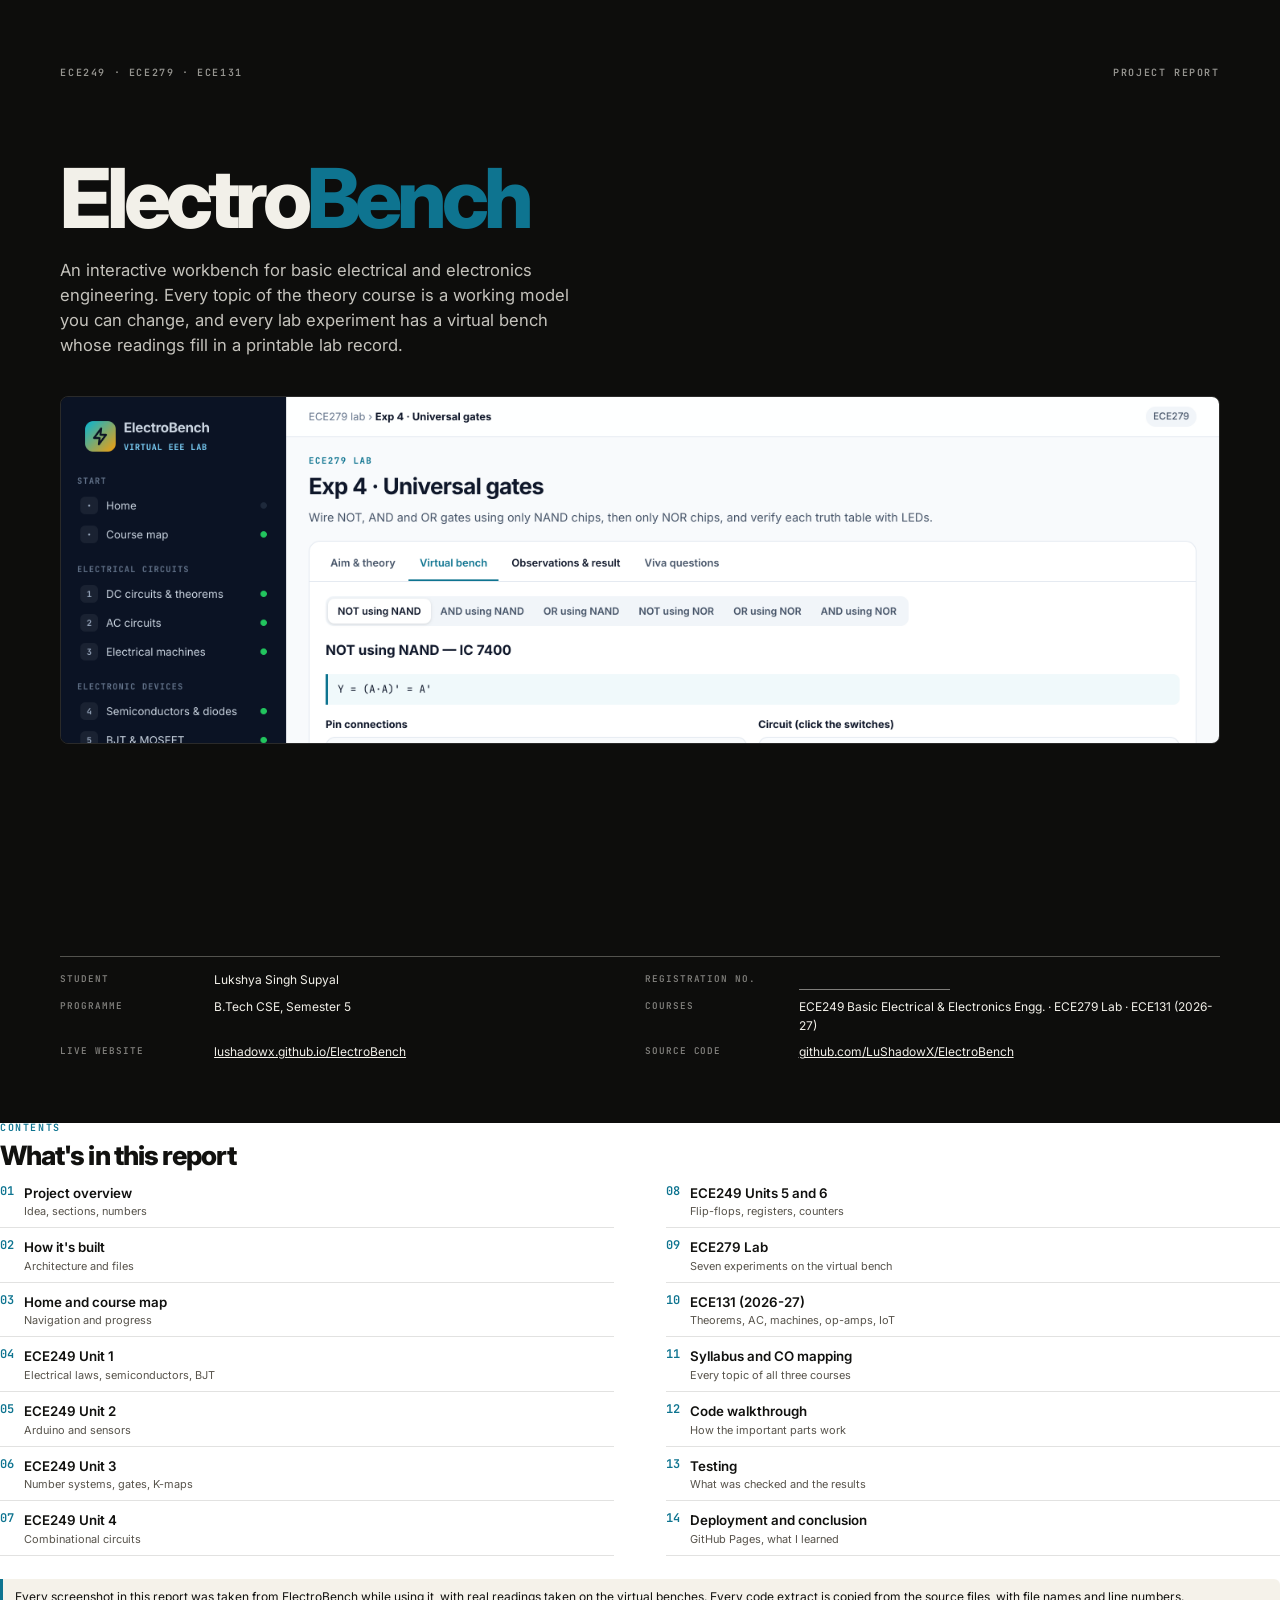
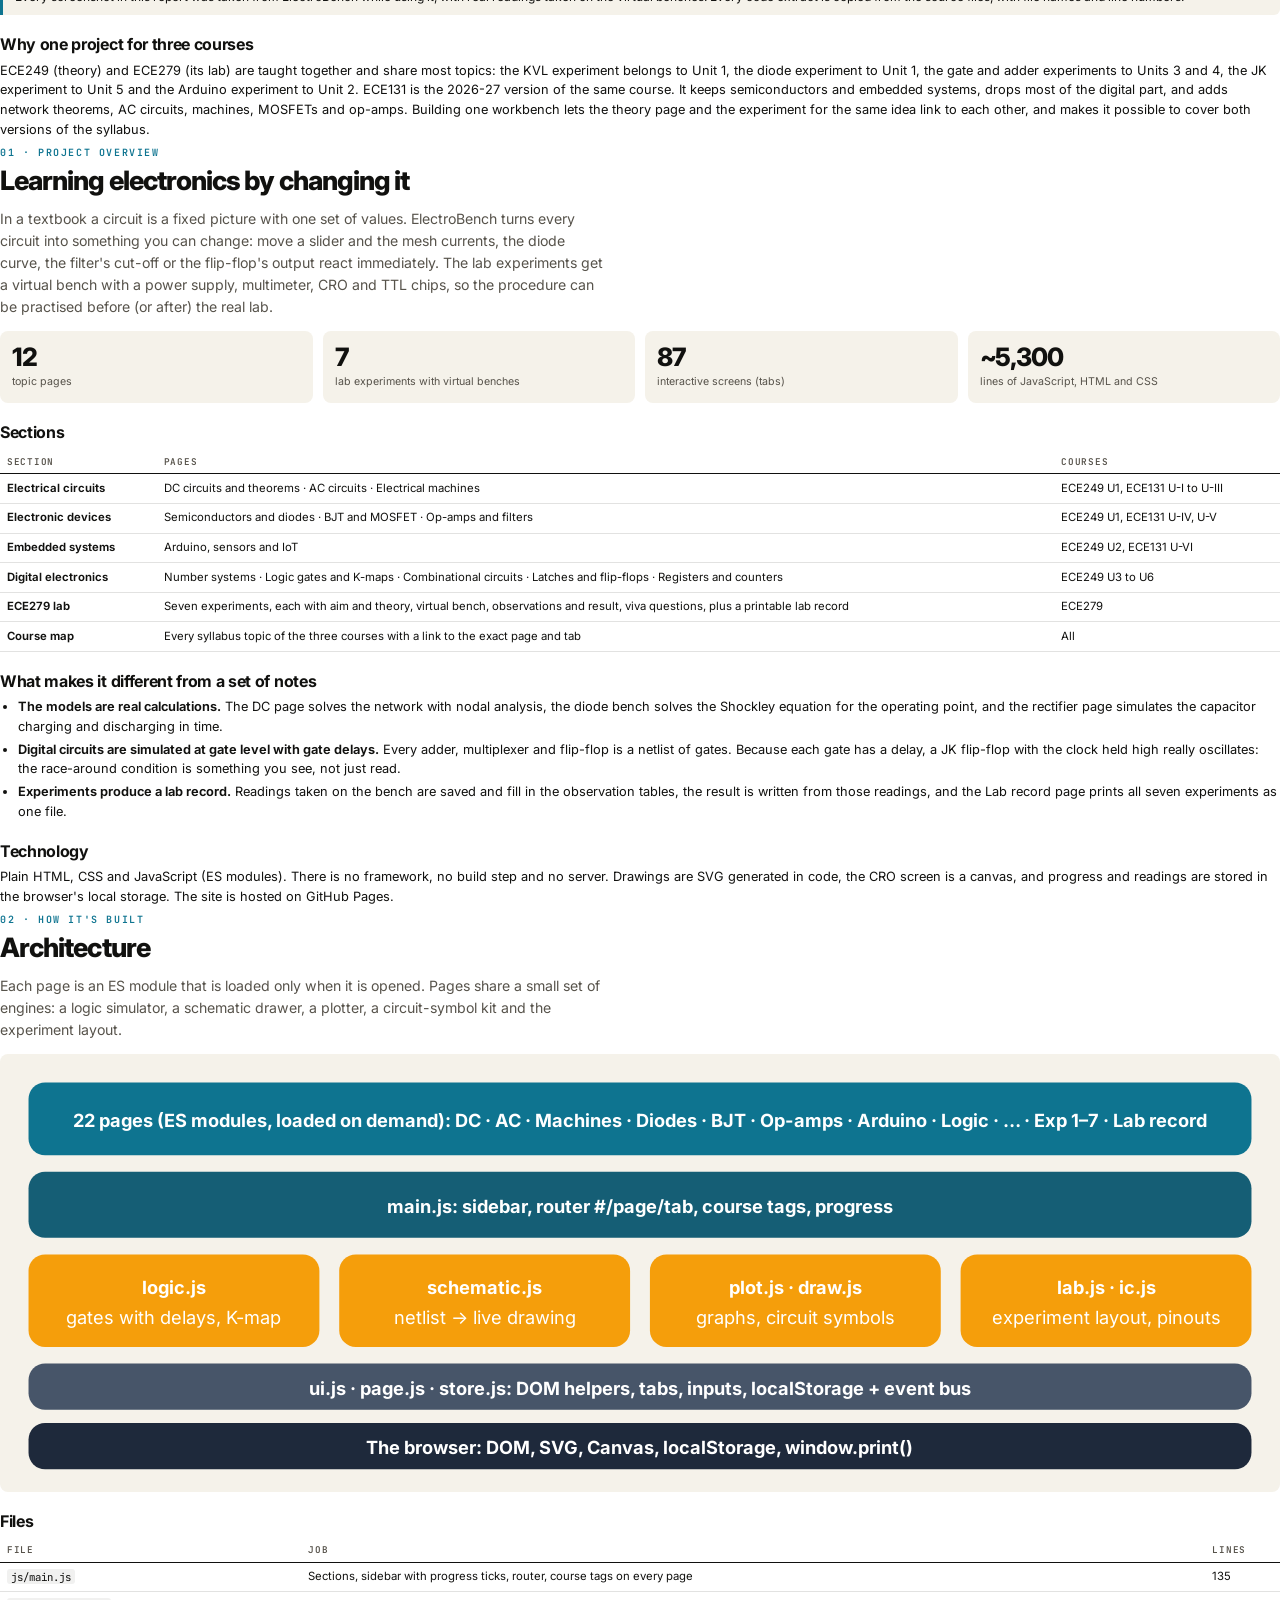
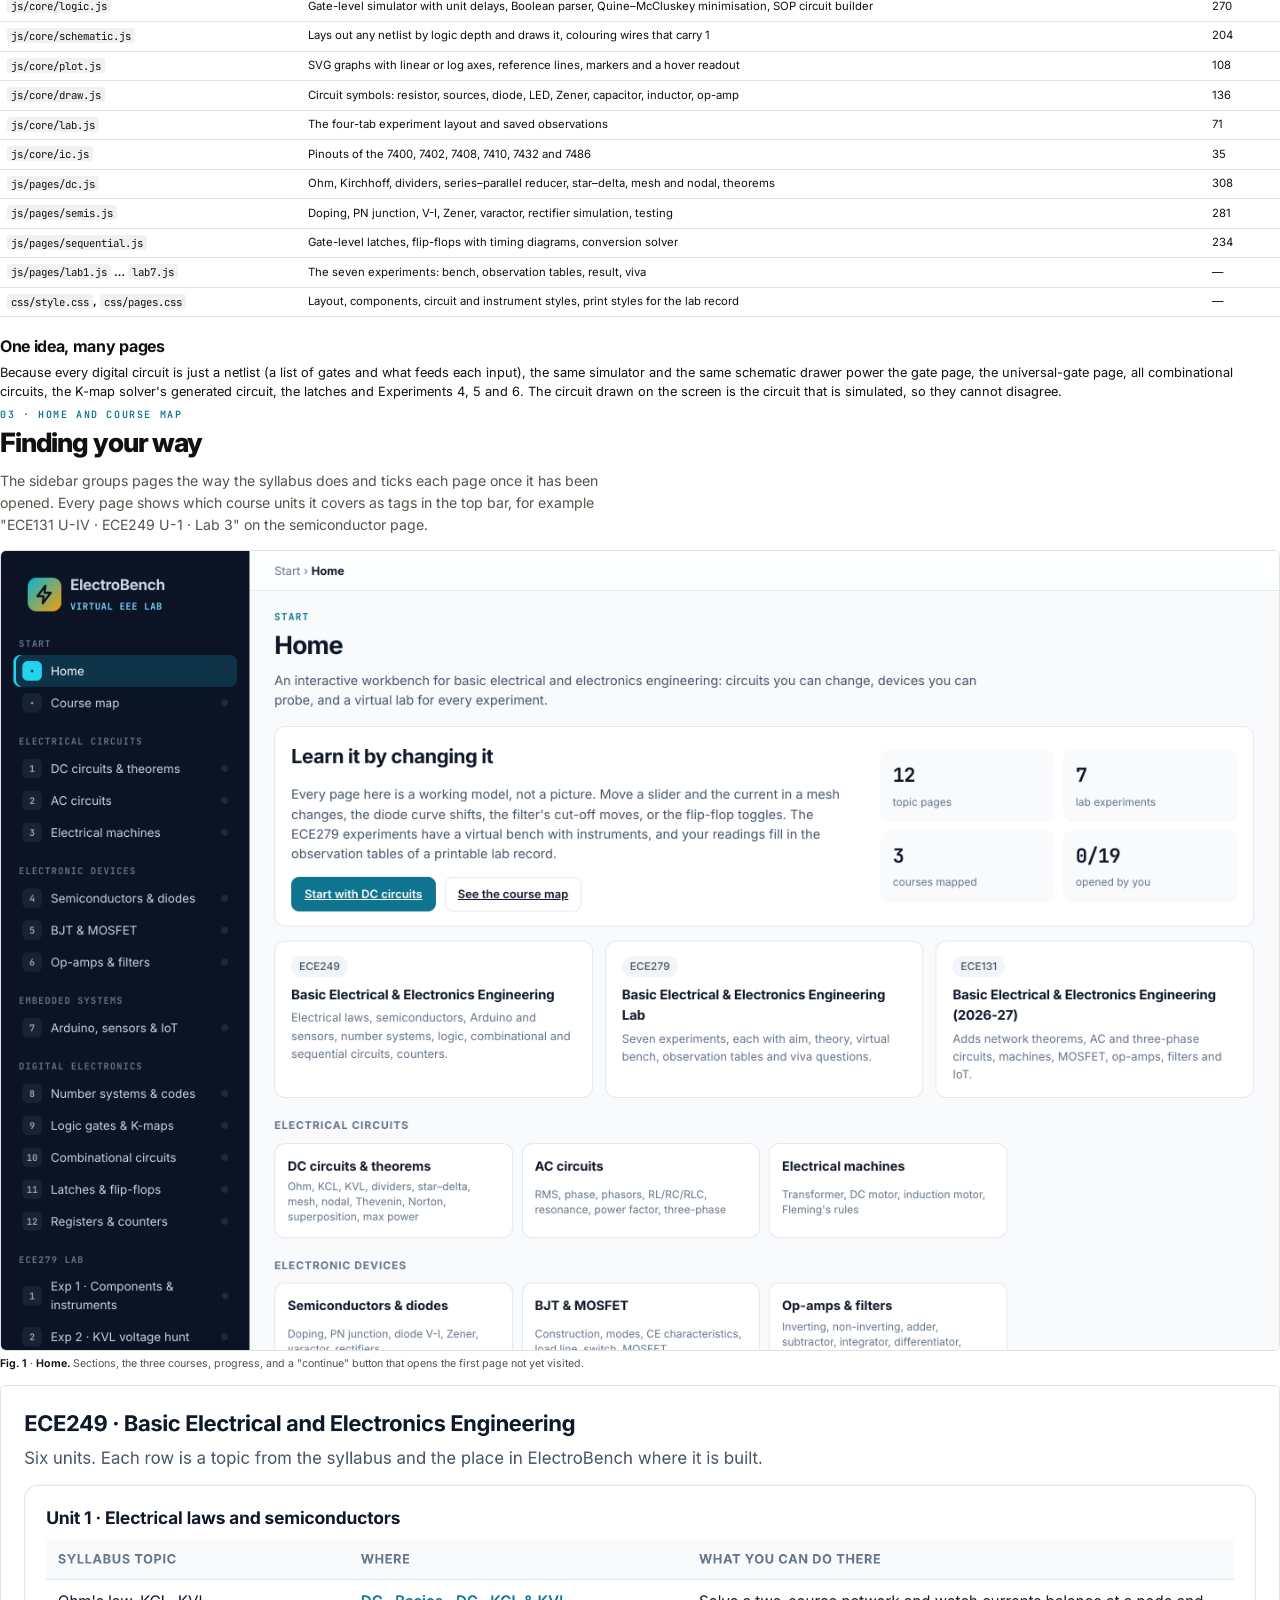
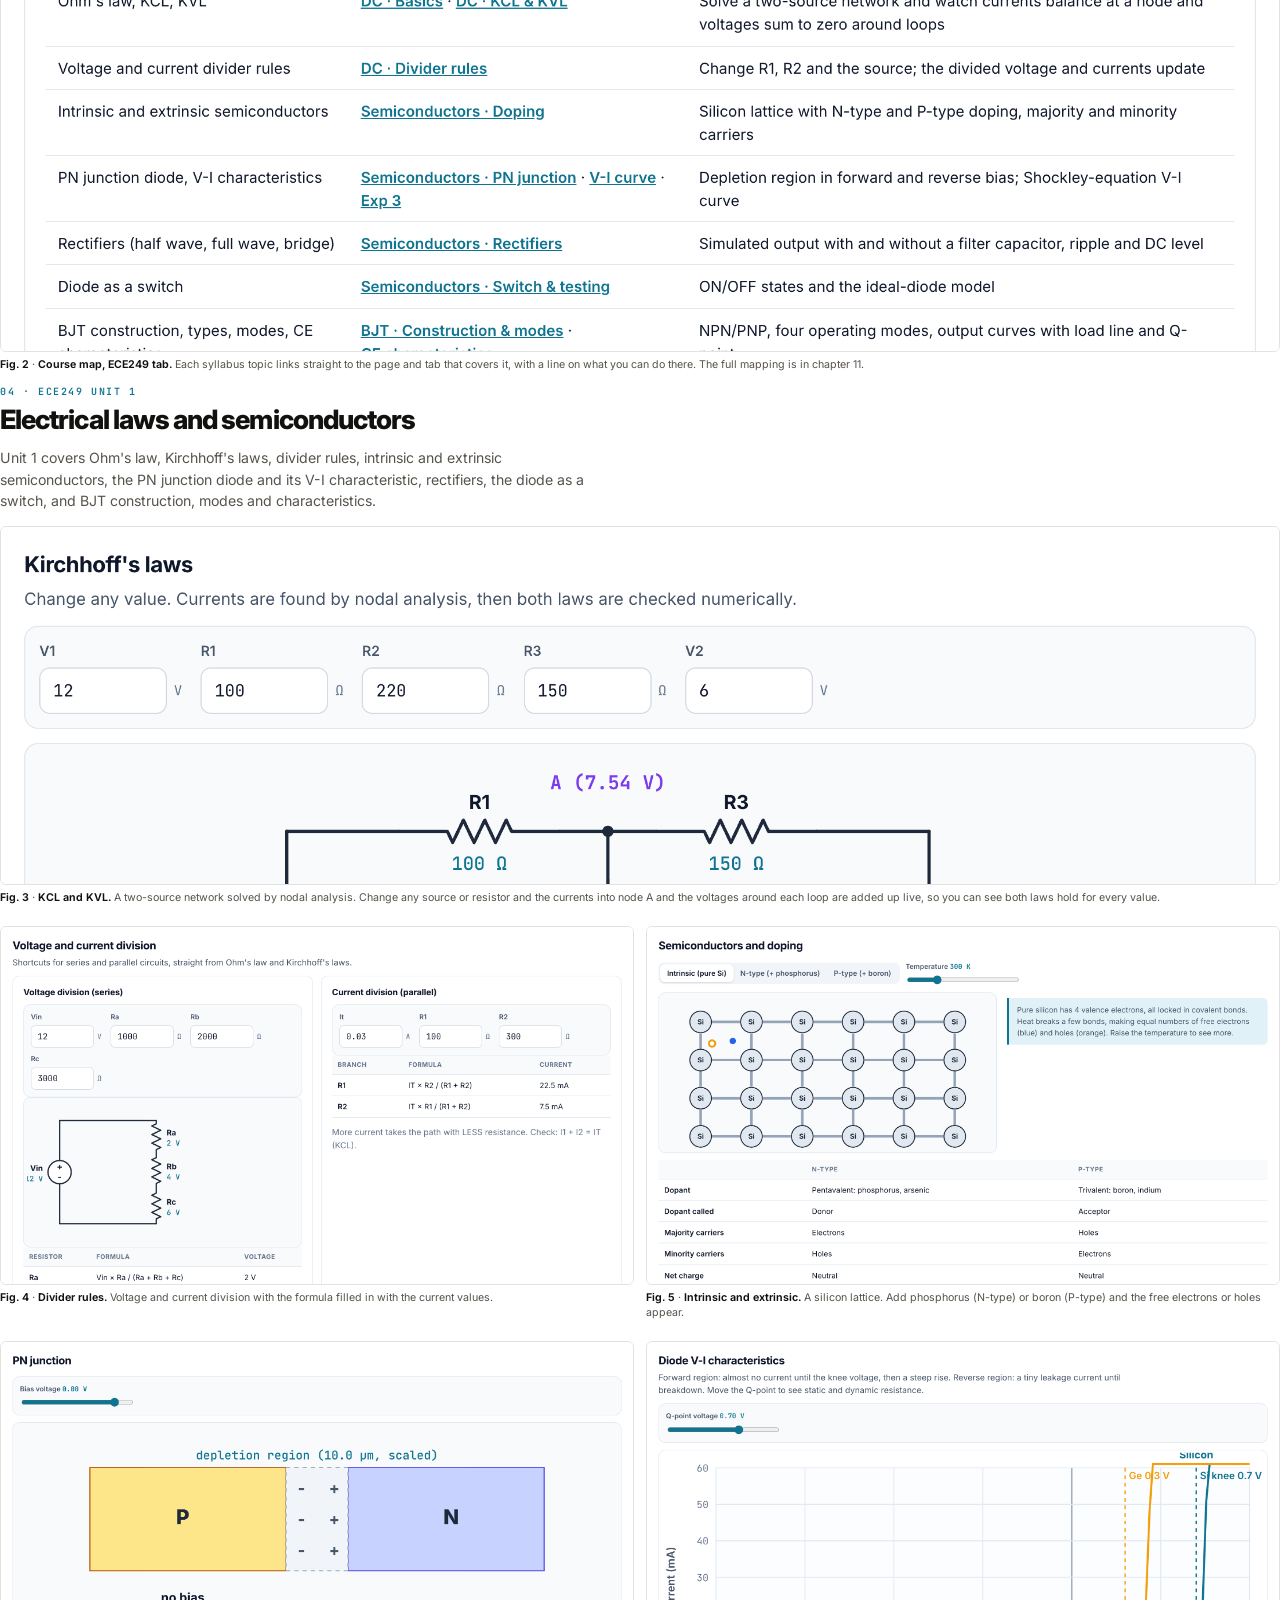
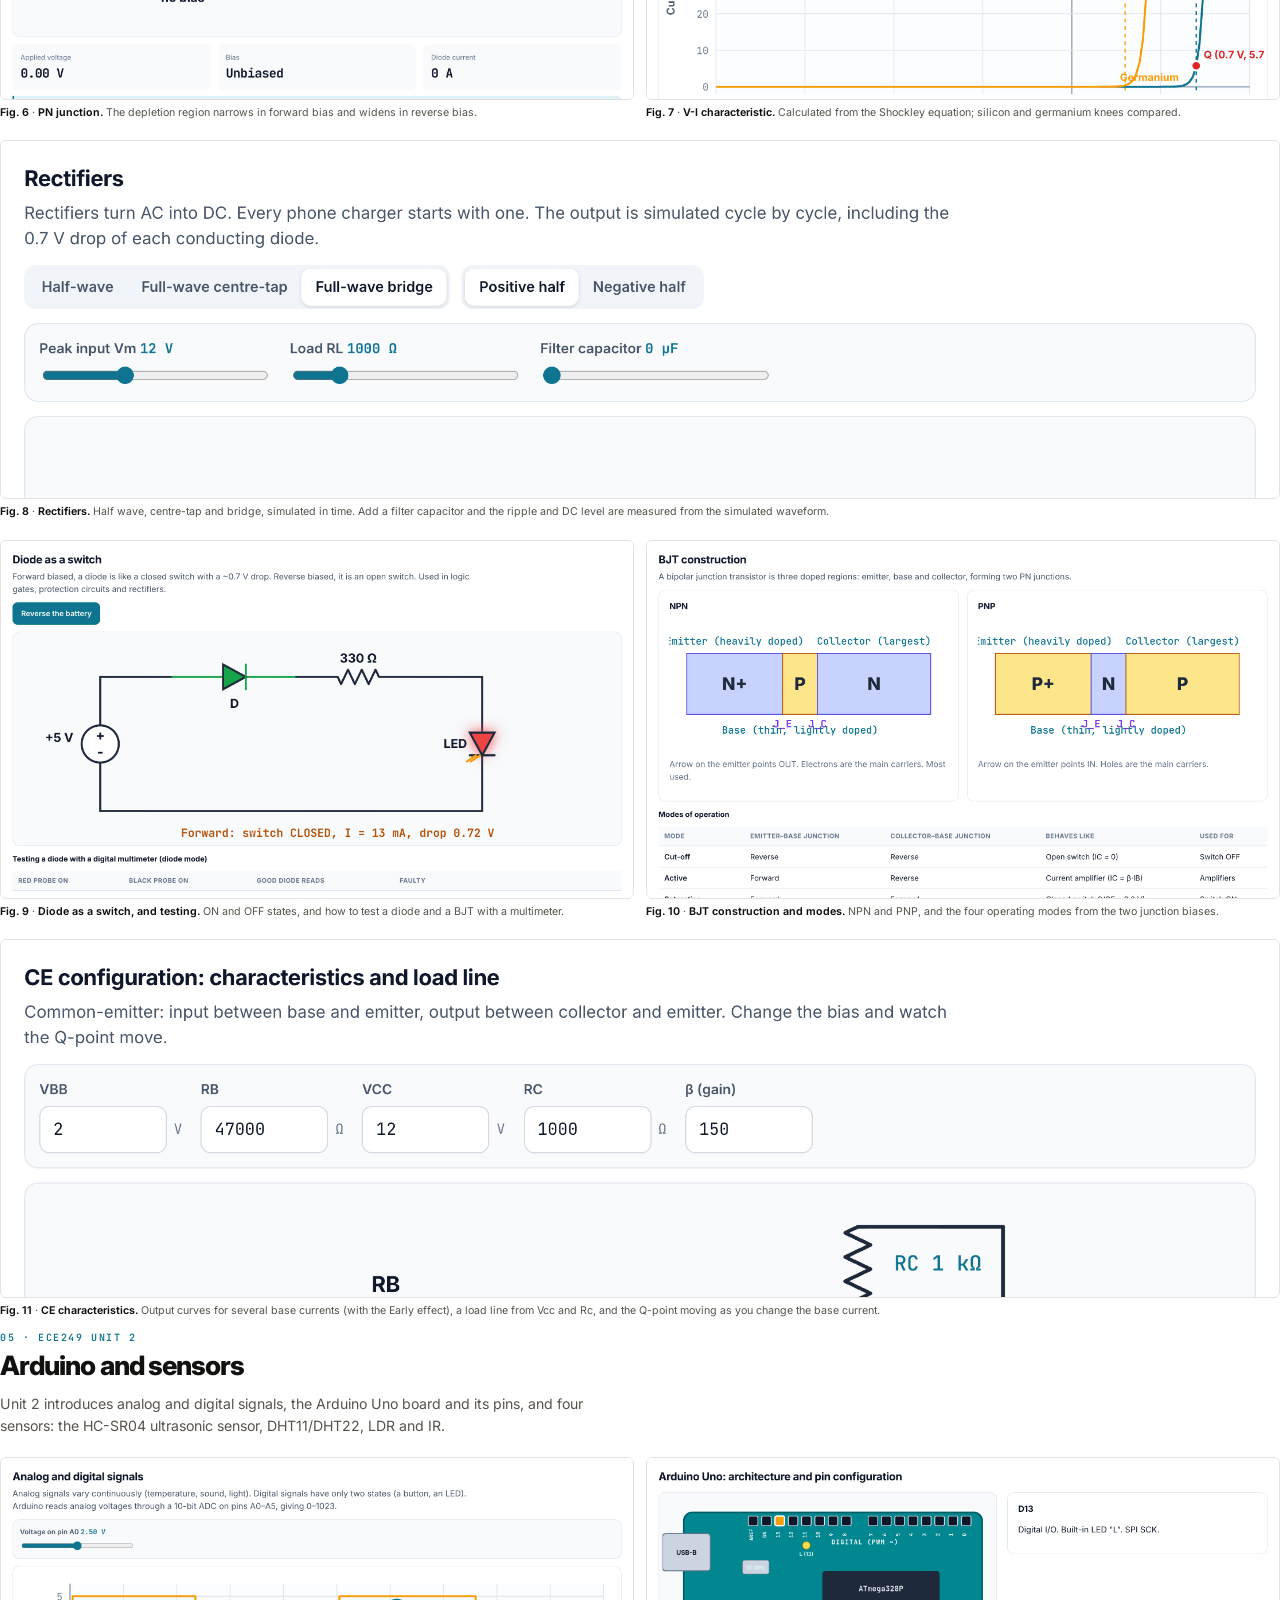
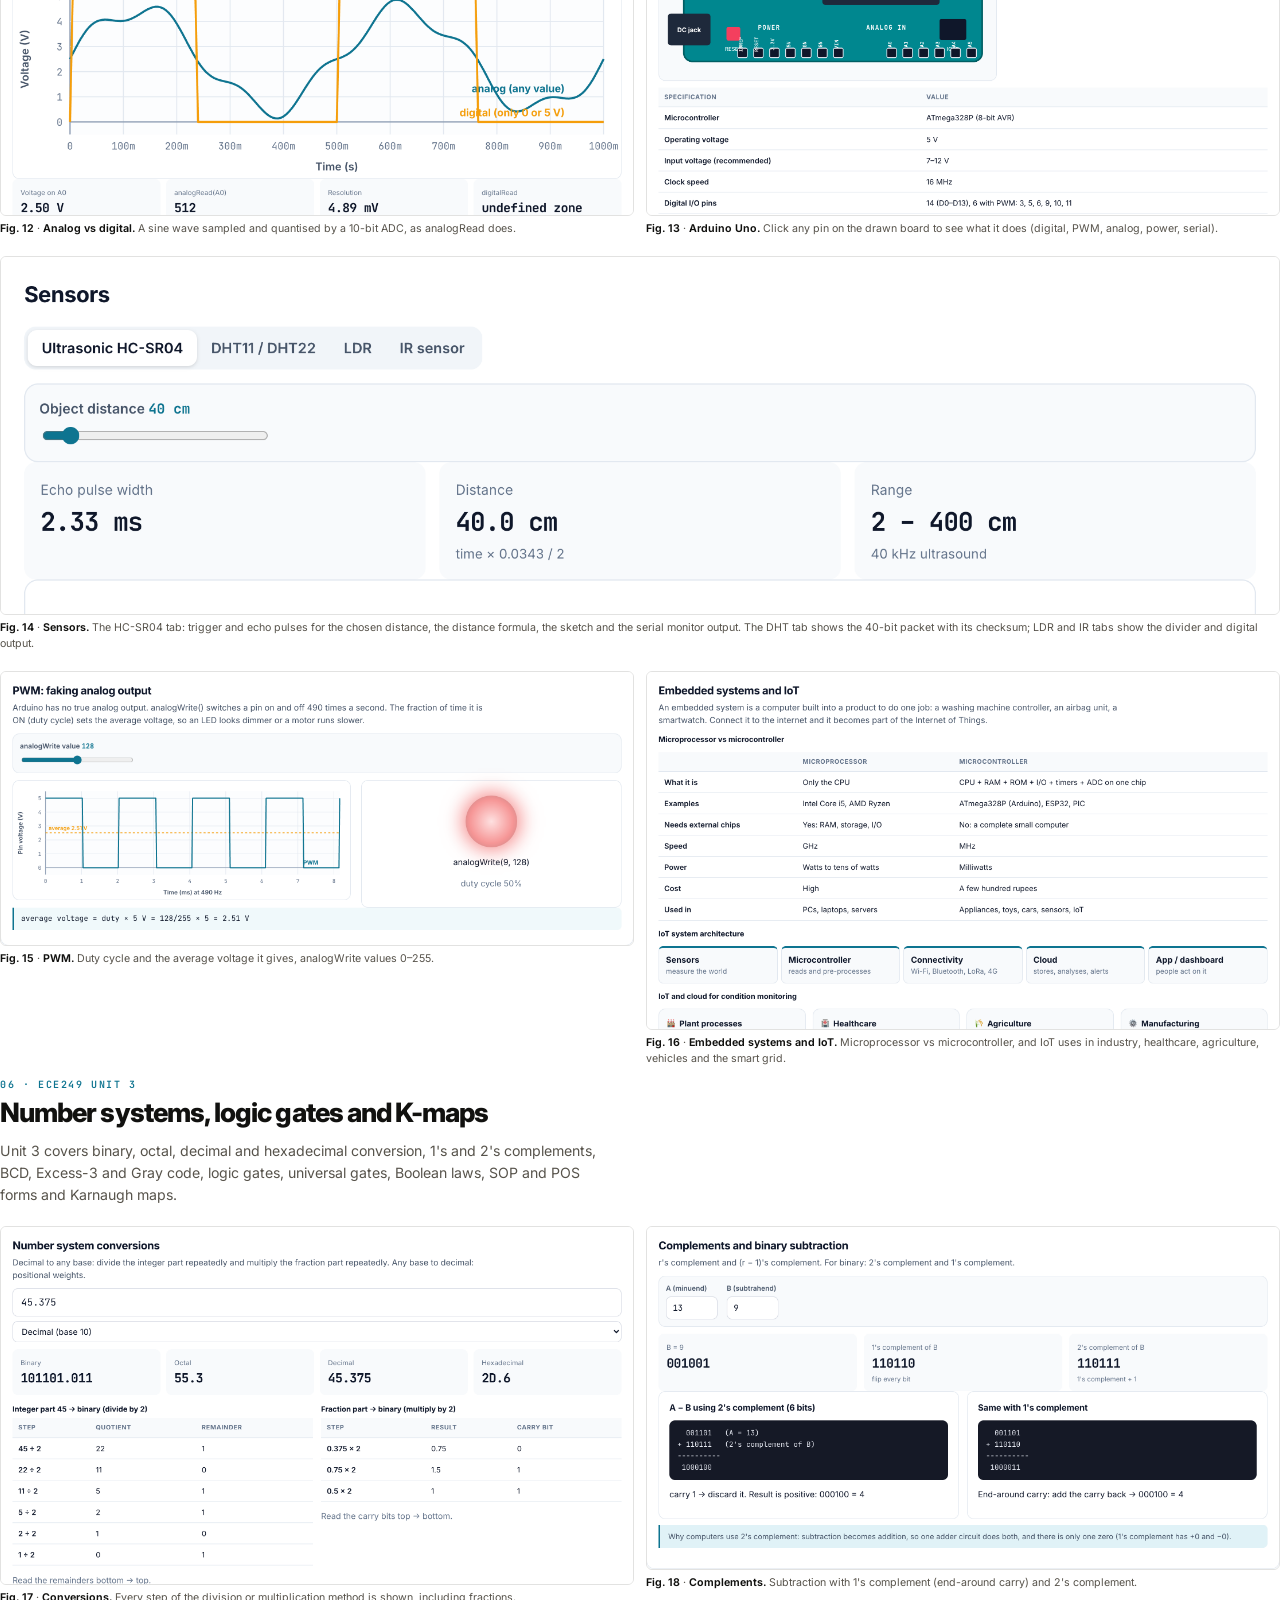
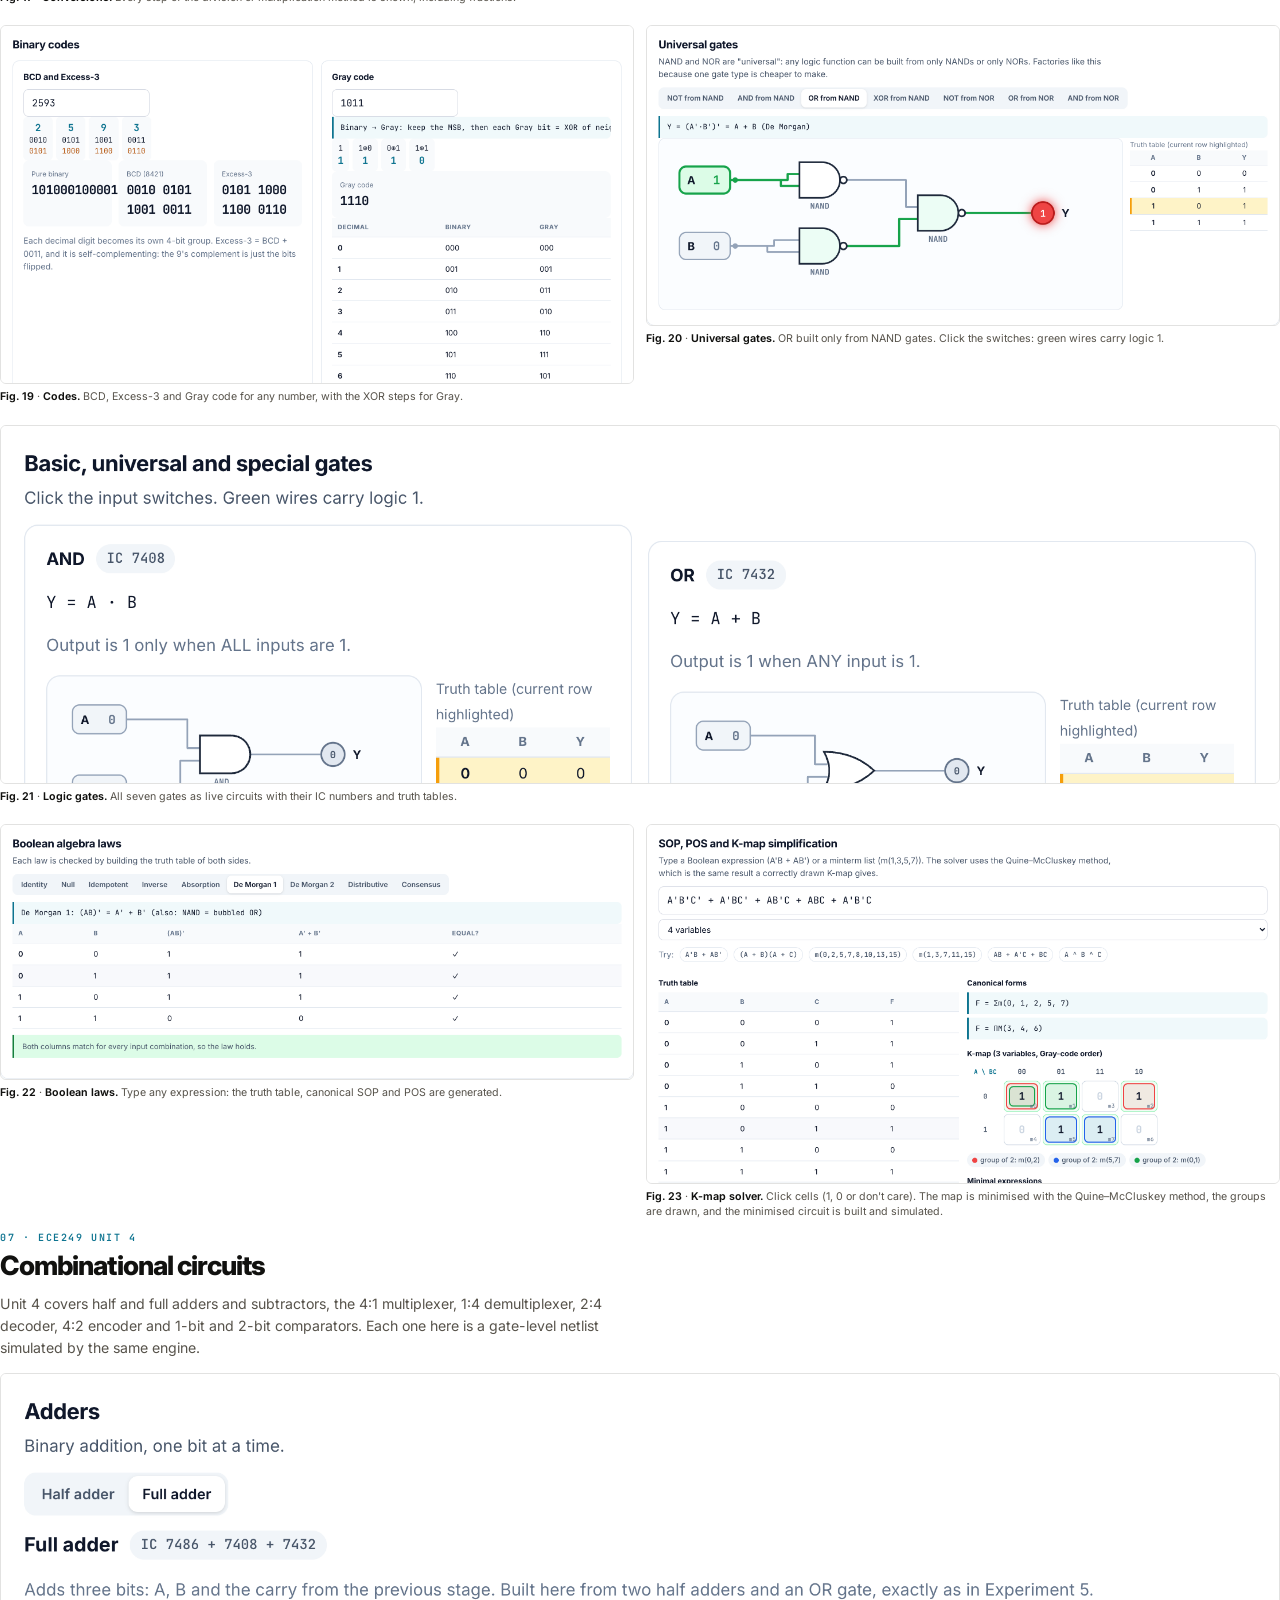
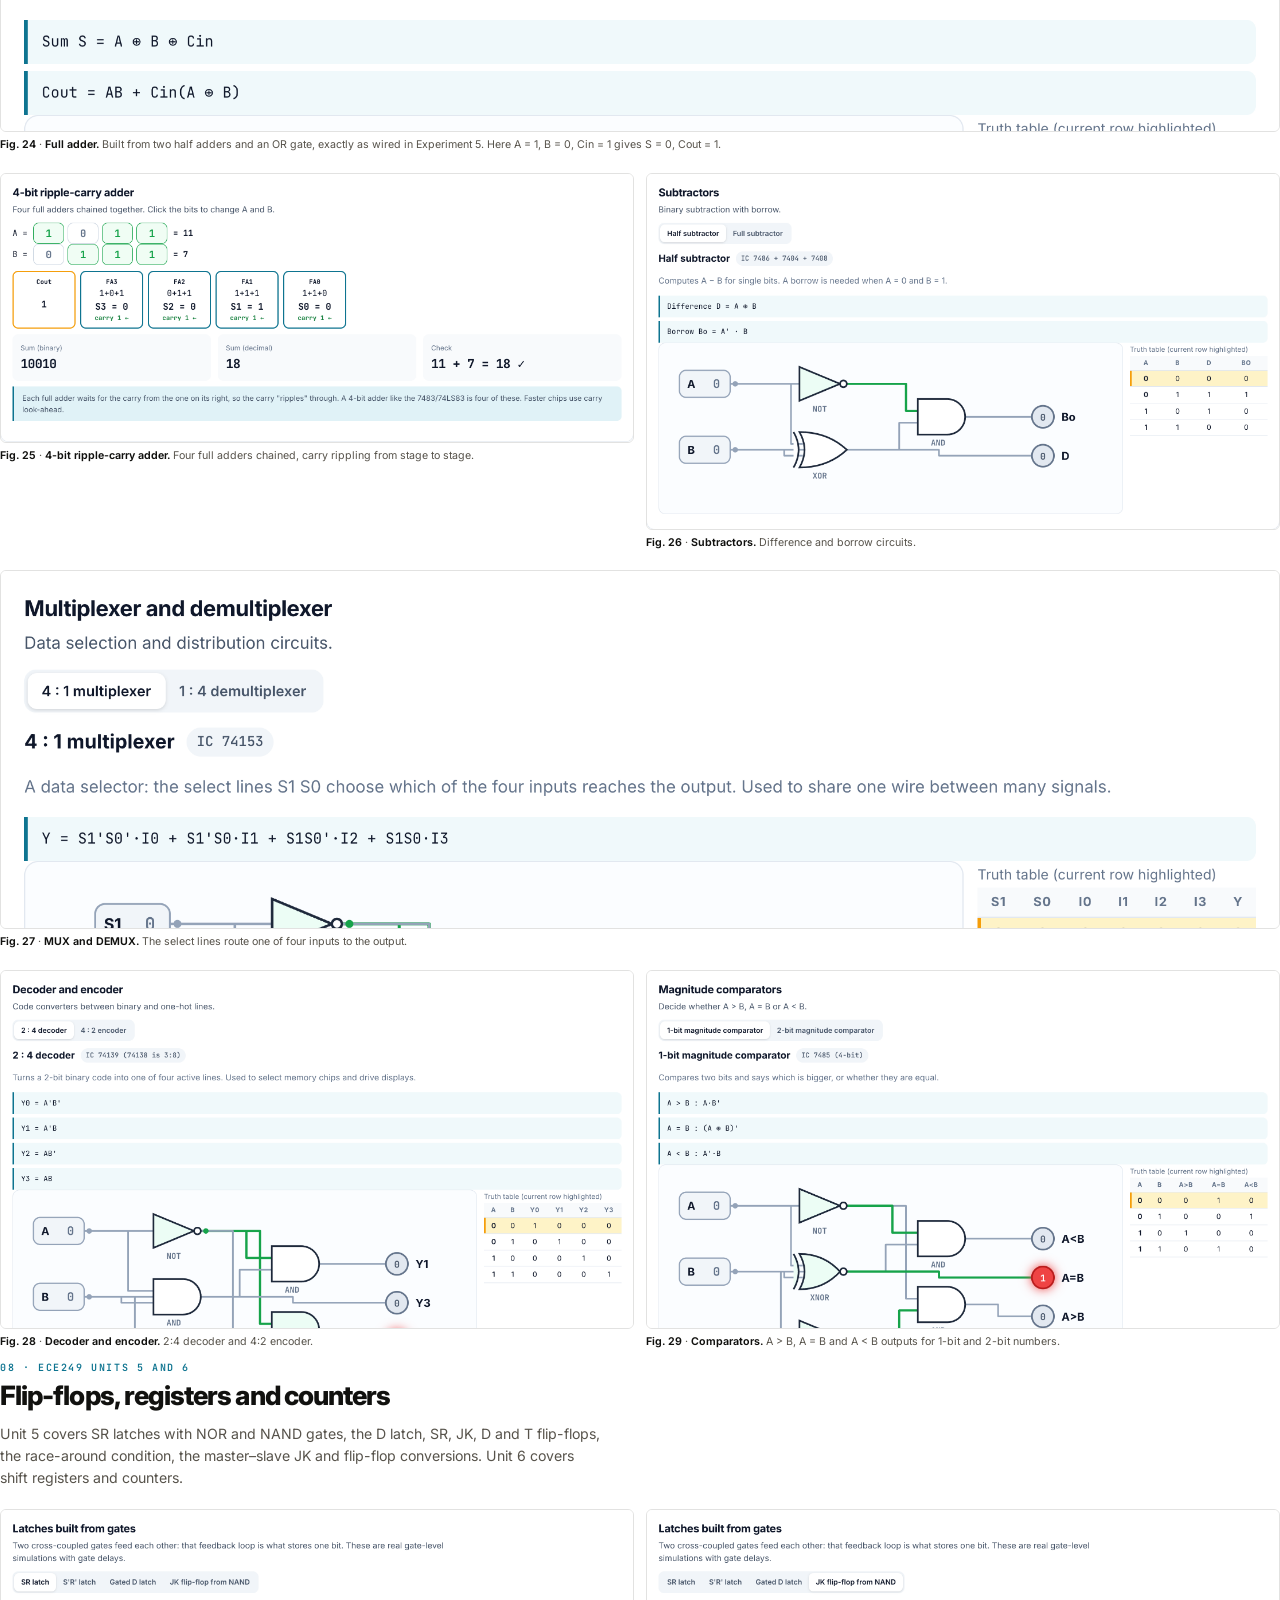
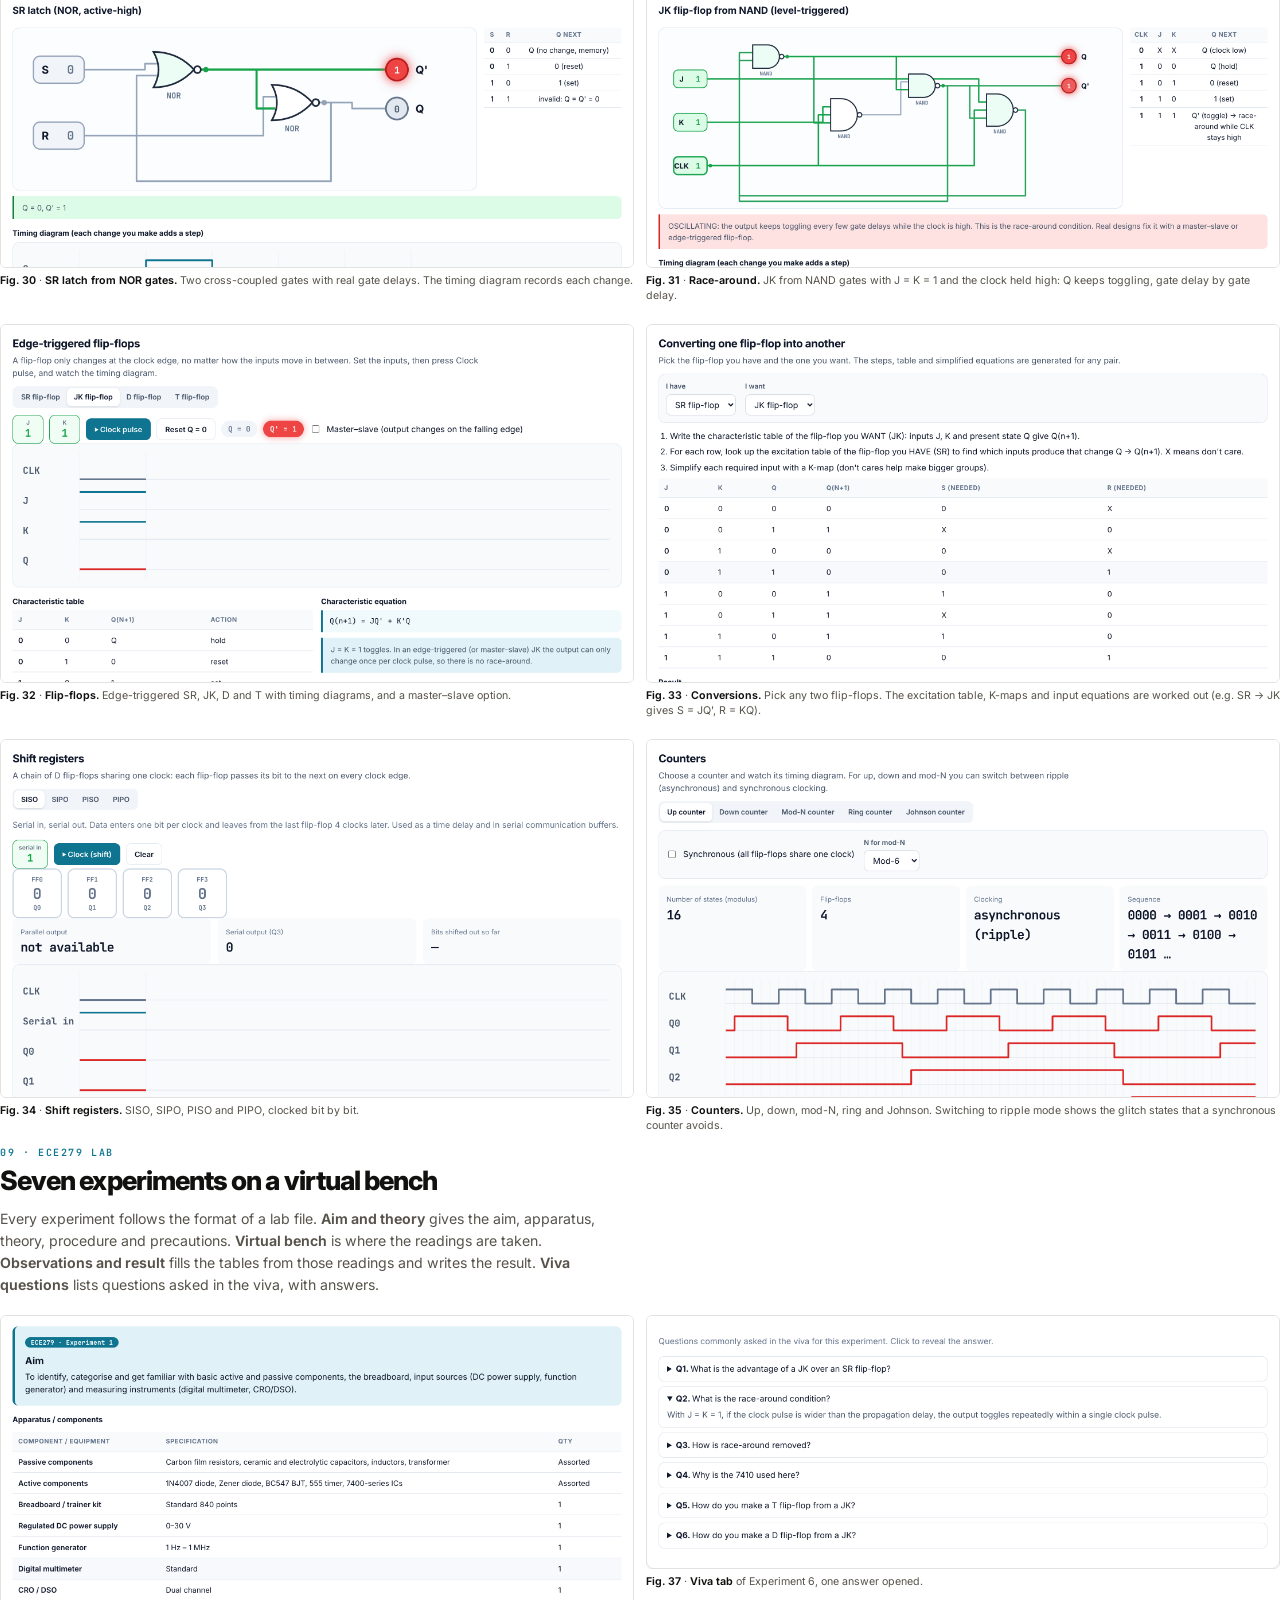
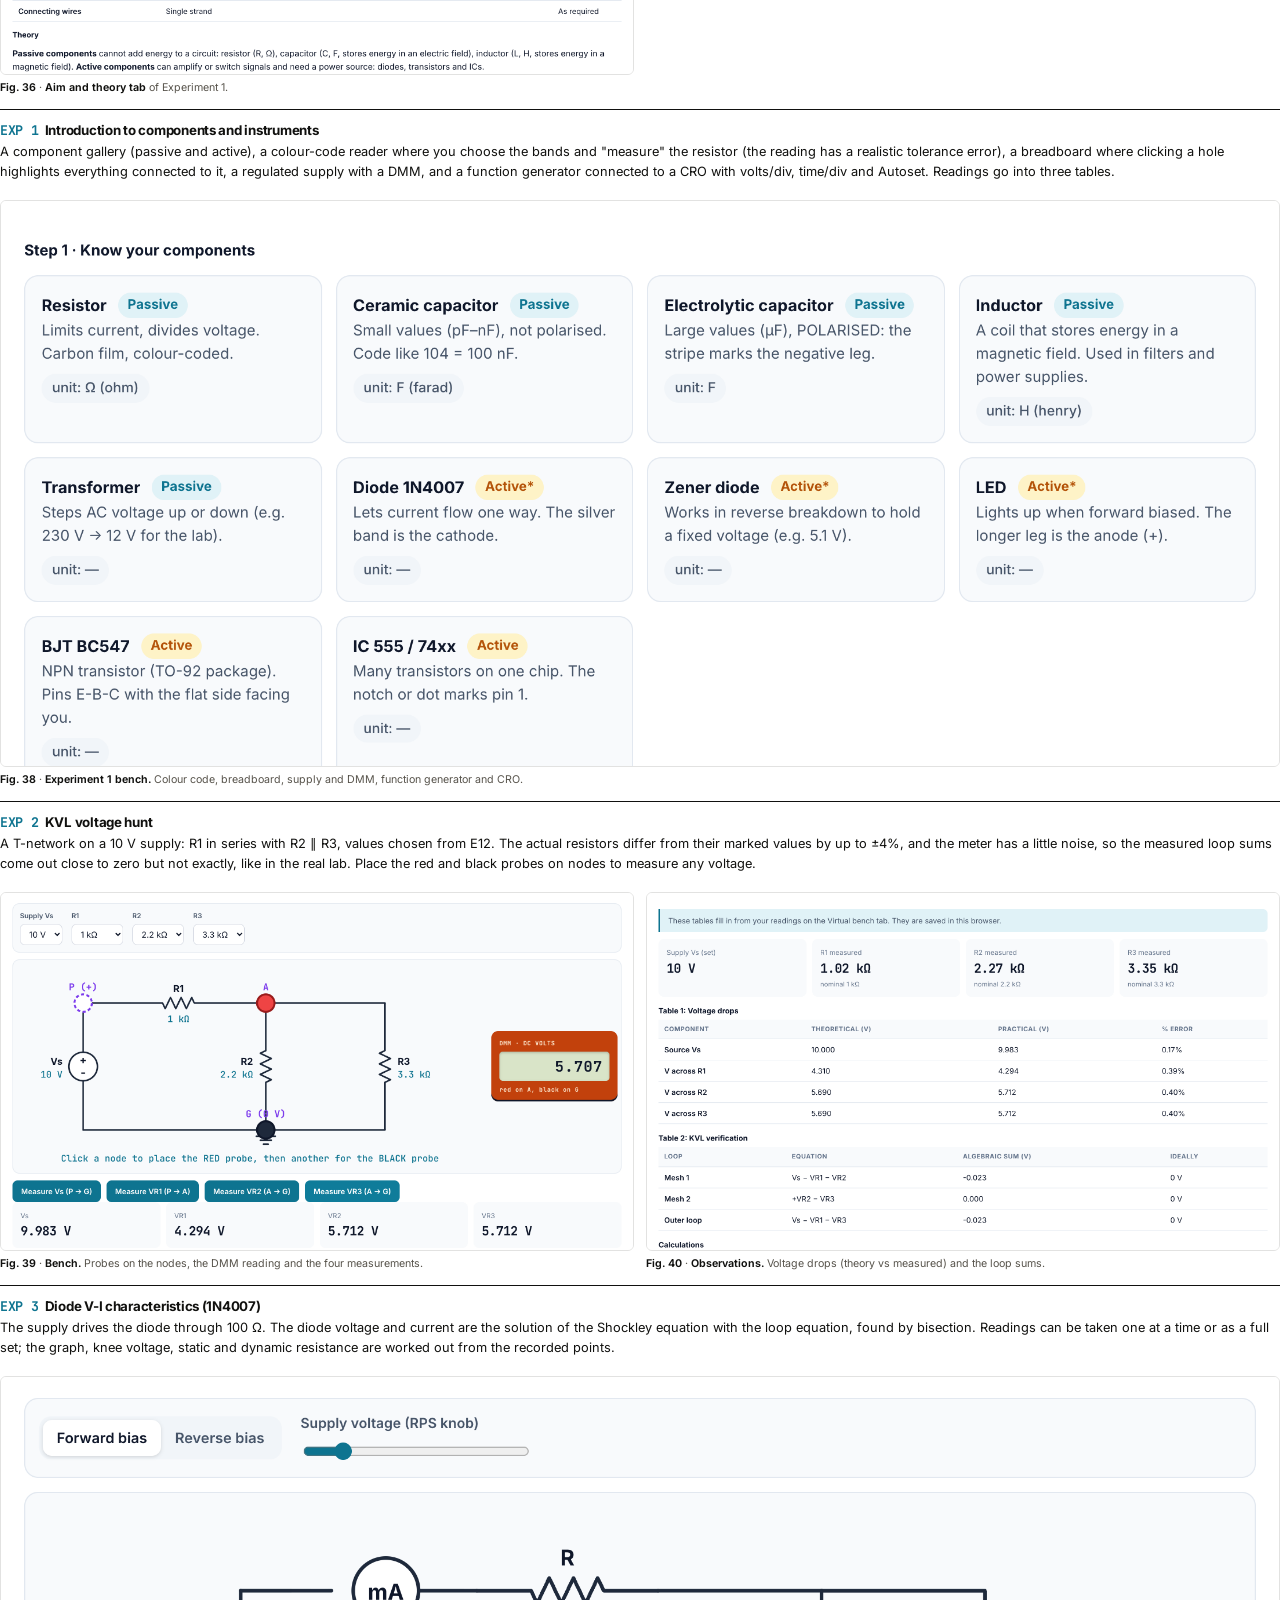
==== docs/ElectroBench_Report.html @ fcdd2e18 "README and project report" ====
<!DOCTYPE html>
<html lang="en">
<head>
<meta charset="UTF-8">
<title>ElectroBench | ECE249 · ECE279 · ECE131 Project Report</title>
<link href="https://fonts.googleapis.com/css2?family=Inter:wght@400;500;600;700;800&family=JetBrains+Mono:wght@400;600&display=swap" rel="stylesheet">
<style>
    :root { --ink: #11110f; --muted: #57534b; --faint: #8e897e; --line: #11110f1f; --accent: #0e7490; --paper: #f5f2ea; --code: #1b1b19; --green: #2f7a46; }
    @page { size: A4; margin: 15mm 14mm 16mm; }
    @page :first { margin: 0; }
    * { box-sizing: border-box; }
    html { -webkit-print-color-adjust: exact; print-color-adjust: exact; }
    body { margin: 0; color: var(--ink); font: 9.6pt/1.55 'Inter', -apple-system, 'Segoe UI', sans-serif; }
    h1, h2, h3, h4 { letter-spacing: -0.02em; line-height: 1.2; break-after: avoid; }
    h2 { margin: 0 0 12px; font-size: 20pt; font-weight: 800; letter-spacing: -0.035em; }
    h3 { margin: 20px 0 6px; font-size: 12pt; font-weight: 700; }
    h4 { margin: 14px 0 4px; font-size: 10pt; font-weight: 700; }
    p { margin: 0 0 8px; }
    a { color: var(--ink); }
    ul, ol { margin: 4px 0 10px; padding-left: 18px; }
    li { margin-bottom: 3px; }
    code { padding: 0.5px 4px; background: #11110f0f; border-radius: 3px; font: 8pt 'JetBrains Mono', ui-monospace, monospace; }
    b, strong { font-weight: 650; }

    .chapter { break-before: page; }
    .kicker { margin: 0 0 6px; color: var(--accent); font: 600 7.5pt/1 'JetBrains Mono', monospace; letter-spacing: 0.16em; text-transform: uppercase; }
    .lead { max-width: 160mm; margin-bottom: 14px; color: var(--muted); font-size: 10.6pt; line-height: 1.55; }

    table { width: 100%; margin: 8px 0 14px; border-collapse: collapse; font-size: 8.5pt; }
    th, td { padding: 5.5px 7px; text-align: left; vertical-align: top; border-bottom: 1px solid var(--line); }
    thead th { color: var(--muted); font: 600 7pt/1.3 'JetBrains Mono', monospace; letter-spacing: 0.08em; text-transform: uppercase; border-bottom: 1.5px solid var(--ink); }
    tbody th { font-weight: 650; }
    tr { break-inside: avoid; }
    .t-topics tbody th { width: 27%; }
    .t-topics td:last-child { width: 13%; color: var(--accent); font: 600 7.6pt 'JetBrains Mono', monospace; white-space: nowrap; }
    .ok { color: var(--green); font-weight: 700; }

    figure { margin: 6px 0 14px; break-inside: avoid; }
    figure img { display: block; width: 100%; border: 1px solid var(--line); border-radius: 6px; }
    figcaption { margin-top: 5px; color: var(--muted); font-size: 8pt; line-height: 1.45; }
    figcaption b { color: var(--ink); }
    .grid2 { display: grid; grid-template-columns: 1fr 1fr; gap: 0 12px; align-items: start; }
    .grid3 { display: grid; grid-template-columns: repeat(3, 1fr); gap: 0 10px; align-items: start; }
    .grid4 { display: grid; grid-template-columns: repeat(4, 1fr); gap: 0 10px; align-items: start; }
    .fig-phone { max-width: 70mm; }
    .fig-phone img { max-height: 125mm; object-fit: cover; object-position: top; }
    .fig-tall img { max-height: 150mm; object-fit: cover; object-position: top; }
    .fig-short img { max-height: 95mm; object-fit: cover; object-position: top; }

    pre { margin: 6px 0 12px; padding: 10px 12px; overflow: hidden; color: #ecebe6; background: var(--code); border-radius: 6px; font: 7.4pt/1.5 'JetBrains Mono', ui-monospace, monospace; white-space: pre-wrap; break-inside: avoid; }
    pre .file { display: block; margin-bottom: 6px; color: #7dd3e6; font-weight: 600; }
    .walk { display: grid; grid-template-columns: 1.15fr 1fr; gap: 14px; align-items: start; break-inside: avoid; margin-bottom: 6px; }
    .walk pre { margin-top: 0; }
    .walk p, .walk li { font-size: 8.8pt; }
    .tags { margin: 6px 0 0; }
    .tag { display: inline-block; margin: 0 4px 4px 0; padding: 1.5px 7px; color: var(--accent); background: #0e749014; border-radius: 99px; font: 600 7pt 'JetBrains Mono', monospace; }

    .note { margin: 8px 0 12px; padding: 9px 12px; background: var(--paper); border-left: 3px solid var(--accent); border-radius: 0 6px 6px 0; font-size: 9pt; }
    .stats { display: grid; grid-template-columns: repeat(4, 1fr); gap: 10px; margin: 12px 0 16px; }
    .stat { padding: 12px; background: var(--paper); border-radius: 8px; }
    .stat b { display: block; font-size: 19pt; font-weight: 800; letter-spacing: -0.04em; line-height: 1.1; }
    .stat span { color: var(--muted); font-size: 8pt; }
    .co-cards { display: grid; grid-template-columns: repeat(3, 1fr); gap: 8px; margin: 10px 0 14px; }
    .co-card { padding: 10px 11px; background: var(--paper); border-radius: 8px; font-size: 8.4pt; break-inside: avoid; }
    .co-card b { display: block; margin-bottom: 2px; color: var(--accent); font: 700 8.5pt 'JetBrains Mono', monospace; }
    .co-card em { display: block; margin-top: 5px; color: var(--muted); font-style: normal; font-size: 7.8pt; }
    .prac { padding: 12px 0 4px; border-top: 1.5px solid var(--ink); break-inside: avoid; }
    .prac h4 { margin: 0 0 4px; }
    .prac h4 span { color: var(--accent); font-family: 'JetBrains Mono', monospace; margin-right: 6px; }
    .toc { columns: 2; column-gap: 14mm; margin-top: 10px; padding: 0; list-style: none; }
    .toc li { display: flex; gap: 10px; margin-bottom: 9px; padding-bottom: 7px; border-bottom: 1px solid var(--line); break-inside: avoid; font-size: 10pt; font-weight: 600; }
    .toc li span { color: var(--accent); font: 600 9pt 'JetBrains Mono', monospace; }
    .toc li small { display: block; color: var(--muted); font-weight: 400; font-size: 8.2pt; }

    /* cover */
    .cover { position: relative; height: 297mm; padding: 18mm 16mm 16mm; overflow: hidden; color: #f2f0e9; background: #0d0d0c; break-after: page; }
    .cover__top { display: flex; justify-content: space-between; color: #f2f0e999; font: 600 7.5pt/1 'JetBrains Mono', monospace; letter-spacing: 0.16em; text-transform: uppercase; }
    .cover h1 { margin: 22mm 0 6mm; font-size: 62pt; font-weight: 800; letter-spacing: -0.06em; line-height: 0.9; }
    .cover h1 span { color: var(--accent); }
    .cover__sub { max-width: 140mm; margin: 0 0 10mm; color: #f2f0e9cc; font-size: 12.5pt; line-height: 1.5; }
    .cover__shot { width: 100%; height: 92mm; object-fit: cover; object-position: top; border-radius: 8px; border: 1px solid #ffffff1f; }
    .cover dl { position: absolute; left: 16mm; right: 16mm; bottom: 16mm; display: grid; grid-template-columns: 38mm 1fr 38mm 1fr; gap: 8px 10px; margin: 0; padding-top: 14px; border-top: 1px solid #f2f0e94d; font-size: 9pt; }
    .cover dt { color: #f2f0e980; font: 600 7pt/1.8 'JetBrains Mono', monospace; letter-spacing: 0.1em; text-transform: uppercase; }
    .cover dd { margin: 0; }
    .cover a { color: #f2f0e9; }
    .blank { display: inline-block; min-width: 40mm; border-bottom: 1px solid #f2f0e980; }

    .diagram { margin: 6px 0 14px; padding: 12px; background: var(--paper); border-radius: 8px; break-inside: avoid; }
    .diagram svg { display: block; width: 100%; height: auto; }
</style>
</head>
<body>

<!-- ============ COVER ============ -->
<section class="cover">
    <div class="cover__top"><span>ECE249 · ECE279 · ECE131</span><span>Project report</span></div>
    <h1>Electro<span>Bench</span></h1>
    <p class="cover__sub">An interactive workbench for basic electrical and electronics engineering. Every topic of the theory course is a working model you can change, and every lab experiment has a virtual bench whose readings fill in a printable lab record.</p>
    <img class="cover__shot" src="images/lab-window.png" alt="">
    <dl>
        <dt>Student</dt><dd>Lukshya Singh Supyal</dd>
        <dt>Registration no.</dt><dd><span class="blank">&nbsp;</span></dd>
        <dt>Programme</dt><dd>B.Tech CSE, Semester 5</dd>
        <dt>Courses</dt><dd>ECE249 Basic Electrical &amp; Electronics Engg. · ECE279 Lab · ECE131 (2026-27)</dd>
        <dt>Live website</dt><dd><a href="https://lushadowx.github.io/ElectroBench/">lushadowx.github.io/ElectroBench</a></dd>
        <dt>Source code</dt><dd><a href="https://github.com/LuShadowX/ElectroBench">github.com/LuShadowX/ElectroBench</a></dd>
    </dl>
</section>

<!-- ============ CONTENTS ============ -->
<section>
    <p class="kicker">Contents</p>
    <h2>What's in this report</h2>
    <ol class="toc">
        <li><span>01</span><div>Project overview<small>Idea, sections, numbers</small></div></li>
        <li><span>02</span><div>How it's built<small>Architecture and files</small></div></li>
        <li><span>03</span><div>Home and course map<small>Navigation and progress</small></div></li>
        <li><span>04</span><div>ECE249 Unit 1<small>Electrical laws, semiconductors, BJT</small></div></li>
        <li><span>05</span><div>ECE249 Unit 2<small>Arduino and sensors</small></div></li>
        <li><span>06</span><div>ECE249 Unit 3<small>Number systems, gates, K-maps</small></div></li>
        <li><span>07</span><div>ECE249 Unit 4<small>Combinational circuits</small></div></li>
        <li><span>08</span><div>ECE249 Units 5 and 6<small>Flip-flops, registers, counters</small></div></li>
        <li><span>09</span><div>ECE279 Lab<small>Seven experiments on the virtual bench</small></div></li>
        <li><span>10</span><div>ECE131 (2026-27)<small>Theorems, AC, machines, op-amps, IoT</small></div></li>
        <li><span>11</span><div>Syllabus and CO mapping<small>Every topic of all three courses</small></div></li>
        <li><span>12</span><div>Code walkthrough<small>How the important parts work</small></div></li>
        <li><span>13</span><div>Testing<small>What was checked and the results</small></div></li>
        <li><span>14</span><div>Deployment and conclusion<small>GitHub Pages, what I learned</small></div></li>
    </ol>
    <div class="note" style="margin-top:14px">Every screenshot in this report was taken from ElectroBench while using it, with real readings taken on the virtual benches. Every code extract is copied from the source files, with file names and line numbers.</div>
    <h3>Why one project for three courses</h3>
    <p>ECE249 (theory) and ECE279 (its lab) are taught together and share most topics: the KVL experiment belongs to Unit 1, the diode experiment to Unit 1, the gate and adder experiments to Units 3 and 4, the JK experiment to Unit 5 and the Arduino experiment to Unit 2. ECE131 is the 2026-27 version of the same course. It keeps semiconductors and embedded systems, drops most of the digital part, and adds network theorems, AC circuits, machines, MOSFETs and op-amps. Building one workbench lets the theory page and the experiment for the same idea link to each other, and makes it possible to cover both versions of the syllabus.</p>
</section>

<!-- ============ 01 OVERVIEW ============ -->
<section class="chapter">
    <p class="kicker">01 · Project overview</p>
    <h2>Learning electronics by changing it</h2>
    <p class="lead">In a textbook a circuit is a fixed picture with one set of values. ElectroBench turns every circuit into something you can change: move a slider and the mesh currents, the diode curve, the filter's cut-off or the flip-flop's output react immediately. The lab experiments get a virtual bench with a power supply, multimeter, CRO and TTL chips, so the procedure can be practised before (or after) the real lab.</p>
    <div class="stats">
        <div class="stat"><b>12</b><span>topic pages</span></div>
        <div class="stat"><b>7</b><span>lab experiments with virtual benches</span></div>
        <div class="stat"><b>87</b><span>interactive screens (tabs)</span></div>
        <div class="stat"><b>~5,300</b><span>lines of JavaScript, HTML and CSS</span></div>
    </div>
    <h3>Sections</h3>
    <table>
        <thead><tr><th>Section</th><th>Pages</th><th>Courses</th></tr></thead>
        <tbody>
            <tr><th>Electrical circuits</th><td>DC circuits and theorems · AC circuits · Electrical machines</td><td>ECE249 U1, ECE131 U-I to U-III</td></tr>
            <tr><th>Electronic devices</th><td>Semiconductors and diodes · BJT and MOSFET · Op-amps and filters</td><td>ECE249 U1, ECE131 U-IV, U-V</td></tr>
            <tr><th>Embedded systems</th><td>Arduino, sensors and IoT</td><td>ECE249 U2, ECE131 U-VI</td></tr>
            <tr><th>Digital electronics</th><td>Number systems · Logic gates and K-maps · Combinational circuits · Latches and flip-flops · Registers and counters</td><td>ECE249 U3 to U6</td></tr>
            <tr><th>ECE279 lab</th><td>Seven experiments, each with aim and theory, virtual bench, observations and result, viva questions, plus a printable lab record</td><td>ECE279</td></tr>
            <tr><th>Course map</th><td>Every syllabus topic of the three courses with a link to the exact page and tab</td><td>All</td></tr>
        </tbody>
    </table>
    <h3>What makes it different from a set of notes</h3>
    <ul>
        <li><b>The models are real calculations.</b> The DC page solves the network with nodal analysis, the diode bench solves the Shockley equation for the operating point, and the rectifier page simulates the capacitor charging and discharging in time.</li>
        <li><b>Digital circuits are simulated at gate level with gate delays.</b> Every adder, multiplexer and flip-flop is a netlist of gates. Because each gate has a delay, a JK flip-flop with the clock held high really oscillates: the race-around condition is something you see, not just read.</li>
        <li><b>Experiments produce a lab record.</b> Readings taken on the bench are saved and fill in the observation tables, the result is written from those readings, and the Lab record page prints all seven experiments as one file.</li>
    </ul>
    <h3>Technology</h3>
    <p>Plain HTML, CSS and JavaScript (ES modules). There is no framework, no build step and no server. Drawings are SVG generated in code, the CRO screen is a canvas, and progress and readings are stored in the browser's local storage. The site is hosted on GitHub Pages.</p>
</section>

<!-- ============ 02 ARCHITECTURE ============ -->
<section class="chapter">
    <p class="kicker">02 · How it's built</p>
    <h2>Architecture</h2>
    <p class="lead">Each page is an ES module that is loaded only when it is opened. Pages share a small set of engines: a logic simulator, a schematic drawer, a plotter, a circuit-symbol kit and the experiment layout.</p>
    <div class="diagram">
        <svg viewBox="0 0 760 250" font-family="Inter, sans-serif" font-size="11">
            <rect x="10" y="10" width="740" height="44" rx="10" fill="#0e7490"/><text x="380" y="37" text-anchor="middle" fill="#fff" font-weight="700">22 pages (ES modules, loaded on demand): DC · AC · Machines · Diodes · BJT · Op-amps · Arduino · Logic · … · Exp 1–7 · Lab record</text>
            <rect x="10" y="64" width="740" height="40" rx="10" fill="#155e75"/><text x="380" y="89" text-anchor="middle" fill="#fff" font-weight="700">main.js: sidebar, router #/page/tab, course tags, progress</text>
            <rect x="10" y="114" width="176" height="56" rx="10" fill="#f59e0b"/><text x="98" y="138" text-anchor="middle" fill="#fff" font-weight="700">logic.js</text><text x="98" y="156" text-anchor="middle" fill="#fff">gates with delays, K-map</text>
            <rect x="198" y="114" width="176" height="56" rx="10" fill="#f59e0b"/><text x="286" y="138" text-anchor="middle" fill="#fff" font-weight="700">schematic.js</text><text x="286" y="156" text-anchor="middle" fill="#fff">netlist → live drawing</text>
            <rect x="386" y="114" width="176" height="56" rx="10" fill="#f59e0b"/><text x="474" y="138" text-anchor="middle" fill="#fff" font-weight="700">plot.js · draw.js</text><text x="474" y="156" text-anchor="middle" fill="#fff">graphs, circuit symbols</text>
            <rect x="574" y="114" width="176" height="56" rx="10" fill="#f59e0b"/><text x="662" y="138" text-anchor="middle" fill="#fff" font-weight="700">lab.js · ic.js</text><text x="662" y="156" text-anchor="middle" fill="#fff">experiment layout, pinouts</text>
            <rect x="10" y="180" width="740" height="28" rx="10" fill="#475569"/><text x="380" y="199" text-anchor="middle" fill="#fff" font-weight="700">ui.js · page.js · store.js: DOM helpers, tabs, inputs, localStorage + event bus</text>
            <rect x="10" y="216" width="740" height="28" rx="10" fill="#1e293b"/><text x="380" y="235" text-anchor="middle" fill="#fff" font-weight="700">The browser: DOM, SVG, Canvas, localStorage, window.print()</text>
        </svg>
    </div>
    <h3>Files</h3>
    <table>
        <thead><tr><th>File</th><th>Job</th><th>Lines</th></tr></thead>
        <tbody>
            <tr><th><code>js/main.js</code></th><td>Sections, sidebar with progress ticks, router, course tags on every page</td><td>135</td></tr>
            <tr><th><code>js/core/logic.js</code></th><td>Gate-level simulator with unit delays, Boolean parser, Quine–McCluskey minimisation, SOP circuit builder</td><td>270</td></tr>
            <tr><th><code>js/core/schematic.js</code></th><td>Lays out any netlist by logic depth and draws it, colouring wires that carry 1</td><td>204</td></tr>
            <tr><th><code>js/core/plot.js</code></th><td>SVG graphs with linear or log axes, reference lines, markers and a hover readout</td><td>108</td></tr>
            <tr><th><code>js/core/draw.js</code></th><td>Circuit symbols: resistor, sources, diode, LED, Zener, capacitor, inductor, op-amp</td><td>136</td></tr>
            <tr><th><code>js/core/lab.js</code></th><td>The four-tab experiment layout and saved observations</td><td>71</td></tr>
            <tr><th><code>js/core/ic.js</code></th><td>Pinouts of the 7400, 7402, 7408, 7410, 7432 and 7486</td><td>35</td></tr>
            <tr><th><code>js/pages/dc.js</code></th><td>Ohm, Kirchhoff, dividers, series–parallel reducer, star–delta, mesh and nodal, theorems</td><td>308</td></tr>
            <tr><th><code>js/pages/semis.js</code></th><td>Doping, PN junction, V-I, Zener, varactor, rectifier simulation, testing</td><td>281</td></tr>
            <tr><th><code>js/pages/sequential.js</code></th><td>Gate-level latches, flip-flops with timing diagrams, conversion solver</td><td>234</td></tr>
            <tr><th><code>js/pages/lab1.js</code> … <code>lab7.js</code></th><td>The seven experiments: bench, observation tables, result, viva</td><td>—</td></tr>
            <tr><th><code>css/style.css</code>, <code>css/pages.css</code></th><td>Layout, components, circuit and instrument styles, print styles for the lab record</td><td>—</td></tr>
        </tbody>
    </table>
    <h3>One idea, many pages</h3>
    <p>Because every digital circuit is just a netlist (a list of gates and what feeds each input), the same simulator and the same schematic drawer power the gate page, the universal-gate page, all combinational circuits, the K-map solver's generated circuit, the latches and Experiments 4, 5 and 6. The circuit drawn on the screen is the circuit that is simulated, so they cannot disagree.</p>
</section>

<!-- ============ 03 HOME + MAP ============ -->
<section class="chapter">
    <p class="kicker">03 · Home and course map</p>
    <h2>Finding your way</h2>
    <p class="lead">The sidebar groups pages the way the syllabus does and ticks each page once it has been opened. Every page shows which course units it covers as tags in the top bar, for example "ECE131 U-IV · ECE249 U-1 · Lab 3" on the semiconductor page.</p>
    <figure class=""><img src="images/home.png" alt=""><figcaption><b>Fig. 1</b> · <b>Home.</b> Sections, the three courses, progress, and a "continue" button that opens the first page not yet visited.</figcaption></figure>
    <figure class="fig-tall"><img src="images/map249.png" alt=""><figcaption><b>Fig. 2</b> · <b>Course map, ECE249 tab.</b> Each syllabus topic links straight to the page and tab that covers it, with a line on what you can do there. The full mapping is in chapter 11.</figcaption></figure>
</section>

<!-- ============ 04 UNIT 1 ============ -->
<section class="chapter">
    <p class="kicker">04 · ECE249 Unit 1</p>
    <h2>Electrical laws and semiconductors</h2>
    <p class="lead">Unit 1 covers Ohm's law, Kirchhoff's laws, divider rules, intrinsic and extrinsic semiconductors, the PN junction diode and its V-I characteristic, rectifiers, the diode as a switch, and BJT construction, modes and characteristics.</p>
    <figure class="fig-short"><img src="images/dc-kirchhoff.png" alt=""><figcaption><b>Fig. 3</b> · <b>KCL and KVL.</b> A two-source network solved by nodal analysis. Change any source or resistor and the currents into node A and the voltages around each loop are added up live, so you can see both laws hold for every value.</figcaption></figure>
    <div class="grid2">
        <figure class="fig-short"><img src="images/dc-dividers.png" alt=""><figcaption><b>Fig. 4</b> · <b>Divider rules.</b> Voltage and current division with the formula filled in with the current values.</figcaption></figure>
        <figure class="fig-short"><img src="images/s-doping.png" alt=""><figcaption><b>Fig. 5</b> · <b>Intrinsic and extrinsic.</b> A silicon lattice. Add phosphorus (N-type) or boron (P-type) and the free electrons or holes appear.</figcaption></figure>
    </div>
    <div class="grid2">
        <figure class="fig-short"><img src="images/s-junction.png" alt=""><figcaption><b>Fig. 6</b> · <b>PN junction.</b> The depletion region narrows in forward bias and widens in reverse bias.</figcaption></figure>
        <figure class="fig-short"><img src="images/s-vi.png" alt=""><figcaption><b>Fig. 7</b> · <b>V-I characteristic.</b> Calculated from the Shockley equation; silicon and germanium knees compared.</figcaption></figure>
    </div>
    <figure class="fig-short"><img src="images/s-rectifiers.png" alt=""><figcaption><b>Fig. 8</b> · <b>Rectifiers.</b> Half wave, centre-tap and bridge, simulated in time. Add a filter capacitor and the ripple and DC level are measured from the simulated waveform.</figcaption></figure>
    <div class="grid2">
        <figure class="fig-short"><img src="images/s-switch.png" alt=""><figcaption><b>Fig. 9</b> · <b>Diode as a switch, and testing.</b> ON and OFF states, and how to test a diode and a BJT with a multimeter.</figcaption></figure>
        <figure class="fig-short"><img src="images/t-construction.png" alt=""><figcaption><b>Fig. 10</b> · <b>BJT construction and modes.</b> NPN and PNP, and the four operating modes from the two junction biases.</figcaption></figure>
    </div>
    <figure class="fig-short"><img src="images/t-characteristics.png" alt=""><figcaption><b>Fig. 11</b> · <b>CE characteristics.</b> Output curves for several base currents (with the Early effect), a load line from Vcc and Rc, and the Q-point moving as you change the base current.</figcaption></figure>
</section>

<!-- ============ 05 UNIT 2 ============ -->
<section class="chapter">
    <p class="kicker">05 · ECE249 Unit 2</p>
    <h2>Arduino and sensors</h2>
    <p class="lead">Unit 2 introduces analog and digital signals, the Arduino Uno board and its pins, and four sensors: the HC-SR04 ultrasonic sensor, DHT11/DHT22, LDR and IR.</p>
    <div class="grid2">
        <figure class="fig-short"><img src="images/a-signals.png" alt=""><figcaption><b>Fig. 12</b> · <b>Analog vs digital.</b> A sine wave sampled and quantised by a 10-bit ADC, as analogRead does.</figcaption></figure>
        <figure class="fig-short"><img src="images/a-board.png" alt=""><figcaption><b>Fig. 13</b> · <b>Arduino Uno.</b> Click any pin on the drawn board to see what it does (digital, PWM, analog, power, serial).</figcaption></figure>
    </div>
    <figure class="fig-short"><img src="images/a-sensors.png" alt=""><figcaption><b>Fig. 14</b> · <b>Sensors.</b> The HC-SR04 tab: trigger and echo pulses for the chosen distance, the distance formula, the sketch and the serial monitor output. The DHT tab shows the 40-bit packet with its checksum; LDR and IR tabs show the divider and digital output.</figcaption></figure>
    <div class="grid2">
        <figure class="fig-short"><img src="images/a-pwm.png" alt=""><figcaption><b>Fig. 15</b> · <b>PWM.</b> Duty cycle and the average voltage it gives, analogWrite values 0–255.</figcaption></figure>
        <figure class="fig-short"><img src="images/a-embedded.png" alt=""><figcaption><b>Fig. 16</b> · <b>Embedded systems and IoT.</b> Microprocessor vs microcontroller, and IoT uses in industry, healthcare, agriculture, vehicles and the smart grid.</figcaption></figure>
    </div>
</section>

<!-- ============ 06 UNIT 3 ============ -->
<section class="chapter">
    <p class="kicker">06 · ECE249 Unit 3</p>
    <h2>Number systems, logic gates and K-maps</h2>
    <p class="lead">Unit 3 covers binary, octal, decimal and hexadecimal conversion, 1's and 2's complements, BCD, Excess-3 and Gray code, logic gates, universal gates, Boolean laws, SOP and POS forms and Karnaugh maps.</p>
    <div class="grid2">
        <figure class="fig-short"><img src="images/n-convert.png" alt=""><figcaption><b>Fig. 17</b> · <b>Conversions.</b> Every step of the division or multiplication method is shown, including fractions.</figcaption></figure>
        <figure class="fig-short"><img src="images/n-complements.png" alt=""><figcaption><b>Fig. 18</b> · <b>Complements.</b> Subtraction with 1's complement (end-around carry) and 2's complement.</figcaption></figure>
    </div>
    <div class="grid2">
        <figure class="fig-short"><img src="images/n-codes.png" alt=""><figcaption><b>Fig. 19</b> · <b>Codes.</b> BCD, Excess-3 and Gray code for any number, with the XOR steps for Gray.</figcaption></figure>
        <figure class="fig-short"><img src="images/l-universal.png" alt=""><figcaption><b>Fig. 20</b> · <b>Universal gates.</b> OR built only from NAND gates. Click the switches: green wires carry logic 1.</figcaption></figure>
    </div>
    <figure class="fig-short"><img src="images/l-gates.png" alt=""><figcaption><b>Fig. 21</b> · <b>Logic gates.</b> All seven gates as live circuits with their IC numbers and truth tables.</figcaption></figure>
    <div class="grid2">
        <figure class="fig-short"><img src="images/l-laws.png" alt=""><figcaption><b>Fig. 22</b> · <b>Boolean laws.</b> Type any expression: the truth table, canonical SOP and POS are generated.</figcaption></figure>
        <figure class="fig-short"><img src="images/l-kmap.png" alt=""><figcaption><b>Fig. 23</b> · <b>K-map solver.</b> Click cells (1, 0 or don't care). The map is minimised with the Quine–McCluskey method, the groups are drawn, and the minimised circuit is built and simulated.</figcaption></figure>
    </div>
</section>

<!-- ============ 07 UNIT 4 ============ -->
<section class="chapter">
    <p class="kicker">07 · ECE249 Unit 4</p>
    <h2>Combinational circuits</h2>
    <p class="lead">Unit 4 covers half and full adders and subtractors, the 4:1 multiplexer, 1:4 demultiplexer, 2:4 decoder, 4:2 encoder and 1-bit and 2-bit comparators. Each one here is a gate-level netlist simulated by the same engine.</p>
    <figure class="fig-short"><img src="images/c-adders.png" alt=""><figcaption><b>Fig. 24</b> · <b>Full adder.</b> Built from two half adders and an OR gate, exactly as wired in Experiment 5. Here A = 1, B = 0, Cin = 1 gives S = 0, Cout = 1.</figcaption></figure>
    <div class="grid2">
        <figure class="fig-short"><img src="images/c-ripple.png" alt=""><figcaption><b>Fig. 25</b> · <b>4-bit ripple-carry adder.</b> Four full adders chained, carry rippling from stage to stage.</figcaption></figure>
        <figure class="fig-short"><img src="images/c-subtractors.png" alt=""><figcaption><b>Fig. 26</b> · <b>Subtractors.</b> Difference and borrow circuits.</figcaption></figure>
    </div>
    <figure class="fig-short"><img src="images/c-mux.png" alt=""><figcaption><b>Fig. 27</b> · <b>MUX and DEMUX.</b> The select lines route one of four inputs to the output.</figcaption></figure>
    <div class="grid2">
        <figure class="fig-short"><img src="images/c-codec.png" alt=""><figcaption><b>Fig. 28</b> · <b>Decoder and encoder.</b> 2:4 decoder and 4:2 encoder.</figcaption></figure>
        <figure class="fig-short"><img src="images/c-comparators.png" alt=""><figcaption><b>Fig. 29</b> · <b>Comparators.</b> A &gt; B, A = B and A &lt; B outputs for 1-bit and 2-bit numbers.</figcaption></figure>
    </div>
</section>

<!-- ============ 08 UNITS 5-6 ============ -->
<section class="chapter">
    <p class="kicker">08 · ECE249 Units 5 and 6</p>
    <h2>Flip-flops, registers and counters</h2>
    <p class="lead">Unit 5 covers SR latches with NOR and NAND gates, the D latch, SR, JK, D and T flip-flops, the race-around condition, the master–slave JK and flip-flop conversions. Unit 6 covers shift registers and counters.</p>
    <div class="grid2">
        <figure class="fig-short"><img src="images/q-latches.png" alt=""><figcaption><b>Fig. 30</b> · <b>SR latch from NOR gates.</b> Two cross-coupled gates with real gate delays. The timing diagram records each change.</figcaption></figure>
        <figure class="fig-short"><img src="images/q-race.png" alt=""><figcaption><b>Fig. 31</b> · <b>Race-around.</b> JK from NAND gates with J = K = 1 and the clock held high: Q keeps toggling, gate delay by gate delay.</figcaption></figure>
    </div>
    <div class="grid2">
        <figure class="fig-short"><img src="images/q-flipflops.png" alt=""><figcaption><b>Fig. 32</b> · <b>Flip-flops.</b> Edge-triggered SR, JK, D and T with timing diagrams, and a master–slave option.</figcaption></figure>
        <figure class="fig-short"><img src="images/q-conversions.png" alt=""><figcaption><b>Fig. 33</b> · <b>Conversions.</b> Pick any two flip-flops. The excitation table, K-maps and input equations are worked out (e.g. SR → JK gives S = JQ', R = KQ).</figcaption></figure>
    </div>
    <div class="grid2">
        <figure class="fig-short"><img src="images/r-shift.png" alt=""><figcaption><b>Fig. 34</b> · <b>Shift registers.</b> SISO, SIPO, PISO and PIPO, clocked bit by bit.</figcaption></figure>
        <figure class="fig-short"><img src="images/r-counters.png" alt=""><figcaption><b>Fig. 35</b> · <b>Counters.</b> Up, down, mod-N, ring and Johnson. Switching to ripple mode shows the glitch states that a synchronous counter avoids.</figcaption></figure>
    </div>
</section>

<!-- ============ 09 LAB ============ -->
<section class="chapter">
    <p class="kicker">09 · ECE279 Lab</p>
    <h2>Seven experiments on a virtual bench</h2>
    <p class="lead">Every experiment follows the format of a lab file. <b>Aim and theory</b> gives the aim, apparatus, theory, procedure and precautions. <b>Virtual bench</b> is where the readings are taken. <b>Observations and result</b> fills the tables from those readings and writes the result. <b>Viva questions</b> lists questions asked in the viva, with answers.</p>
    <div class="grid2">
        <figure class="fig-short"><img src="images/lab1-aim.png" alt=""><figcaption><b>Fig. 36</b> · <b>Aim and theory tab</b> of Experiment 1.</figcaption></figure>
        <figure class="fig-short"><img src="images/lab-viva.png" alt=""><figcaption><b>Fig. 37</b> · <b>Viva tab</b> of Experiment 6, one answer opened.</figcaption></figure>
    </div>

    <div class="prac"><h4><span>EXP 1</span>Introduction to components and instruments</h4>
        <p>A component gallery (passive and active), a colour-code reader where you choose the bands and "measure" the resistor (the reading has a realistic tolerance error), a breadboard where clicking a hole highlights everything connected to it, a regulated supply with a DMM, and a function generator connected to a CRO with volts/div, time/div and Autoset. Readings go into three tables.</p></div>
    <figure class="fig-tall"><img src="images/lab1-bench.png" alt=""><figcaption><b>Fig. 38</b> · <b>Experiment 1 bench.</b> Colour code, breadboard, supply and DMM, function generator and CRO.</figcaption></figure>

    <div class="prac"><h4><span>EXP 2</span>KVL voltage hunt</h4>
        <p>A T-network on a 10 V supply: R1 in series with R2 ∥ R3, values chosen from E12. The actual resistors differ from their marked values by up to ±4%, and the meter has a little noise, so the measured loop sums come out close to zero but not exactly, like in the real lab. Place the red and black probes on nodes to measure any voltage.</p></div>
    <div class="grid2">
        <figure class="fig-short"><img src="images/lab2-bench.png" alt=""><figcaption><b>Fig. 39</b> · <b>Bench.</b> Probes on the nodes, the DMM reading and the four measurements.</figcaption></figure>
        <figure class="fig-short"><img src="images/lab2-obs.png" alt=""><figcaption><b>Fig. 40</b> · <b>Observations.</b> Voltage drops (theory vs measured) and the loop sums.</figcaption></figure>
    </div>

    <div class="prac"><h4><span>EXP 3</span>Diode V-I characteristics (1N4007)</h4>
        <p>The supply drives the diode through 100 Ω. The diode voltage and current are the solution of the Shockley equation with the loop equation, found by bisection. Readings can be taken one at a time or as a full set; the graph, knee voltage, static and dynamic resistance are worked out from the recorded points.</p></div>
    <figure class=""><img src="images/lab3-bench.png" alt=""><figcaption><b>Fig. 41</b> · <b>Bench.</b> Forward-bias circuit with voltmeter and milliammeter, and the V-I graph drawn from the readings: forward in quadrant I (mA) and reverse in quadrant III (nA).</figcaption></figure>
    <figure class="fig-tall"><img src="images/lab3-obs.png" alt=""><figcaption><b>Fig. 42</b> · <b>Observations and result.</b> Forward and reverse tables, the graph and the calculations, all from the recorded readings.</figcaption></figure>

    <div class="prac"><h4><span>EXP 4</span>Universal gates (7400, 7402)</h4>
        <p>NOT, AND and OR built from NAND only and from NOR only. For each circuit the IC pinout is drawn with the pins you wire highlighted and labelled, next to a connection table and the live gate circuit. "Record this row" saves the LED state for the current switches; the observation table marks each row ✓ or ✗ against the expected value.</p></div>
    <figure class="fig-short"><img src="images/lab4-bench.png" alt=""><figcaption><b>Fig. 43</b> · <b>Bench.</b> OR using NAND: A to pins 1 and 2, B to pins 4 and 5, pins 3 and 6 to pins 9 and 10, pin 8 to the LED. Note that the 7402 has its outputs on pins 1, 4, 10 and 13, which the drawing shows when you switch to the NOR circuits.</figcaption></figure>
    <figure class="fig-tall"><img src="images/lab4-obs.png" alt=""><figcaption><b>Fig. 44</b> · <b>Observations.</b> All six circuits verified.</figcaption></figure>
</section>

<section class="chapter">
    <p class="kicker">09 · ECE279 Lab (continued)</p>
    <div class="prac"><h4><span>EXP 5</span>Half and full adder (7486, 7408, 7432)</h4>
        <p>The pin wiring of all three chips for the full adder: gate 1 of the 7486 makes A⊕B, gate 2 adds Cin; the two AND gates of the 7408 make AB and Cin(A⊕B); the 7432 ORs them into Cout.</p></div>
    <figure class="fig-tall"><img src="images/lab5-bench.png" alt=""><figcaption><b>Fig. 45</b> · <b>Bench.</b> Full adder pinouts and live circuit.</figcaption></figure>
    <figure class="fig-short"><img src="images/lab5-obs.png" alt=""><figcaption><b>Fig. 46</b> · <b>Observations.</b> Both truth tables verified, observed against expected.</figcaption></figure>

    <div class="prac"><h4><span>EXP 6</span>JK flip-flop using NAND gates (7400, 7410)</h4>
        <p>The steering gates are 3-input NANDs from the 7410 (J, CLK, Q' and K, CLK, Q), and the latch is two NANDs of the 7400. A <b>short clock pulse</b> (two gate delays) lets the flip-flop change exactly once, so the truth table can be recorded: hold, reset, set, toggle. <b>Holding the clock high</b> with J = K = 1 shows the race-around condition and records how many times Q changed.</p></div>
    <figure class="fig-tall"><img src="images/lab6-bench.png" alt=""><figcaption><b>Fig. 47</b> · <b>Bench.</b> Gate-level circuit, a timing diagram with one column per gate delay after a sequence of set, hold, reset and two toggles. The pin connections of both ICs are drawn below it on the same tab.</figcaption></figure>
    <div class="grid2">
        <figure class="fig-short"><img src="images/lab6-race.png" alt=""><figcaption><b>Fig. 48</b> · <b>Race-around.</b> Clock held high with J = K = 1: Q oscillates.</figcaption></figure>
        <figure class="fig-short"><img src="images/lab6-obs.png" alt=""><figcaption><b>Fig. 49</b> · <b>Observations.</b> The truth table from the recorded pulses and the race-around observation.</figcaption></figure>
    </div>
</section>

<section>
    <div class="prac"><h4><span>EXP 7</span>Arduino projects</h4>
        <p>Three sense → decide → act projects with the full sketch, the connection table, a block diagram, the serial monitor and a picture that follows the same logic as the code: an <b>automatic street light</b> (LDR on A0, threshold 300, relay on pin 7, status LED on 13), a <b>temperature-controlled vent</b> (DHT11 on pin 2, servo on pin 5 opening to 90° above 28 °C) and a <b>parking distance alarm</b> (HC-SR04 trig 9 / echo 10, buzzer on pin 8 below 20 cm).</p></div>
    <figure class="fig-short"><img src="images/lab7-light.png" alt=""><figcaption><b>Fig. 50</b> · <b>Street light.</b> In the dark the ADC value falls below 300 and the lamp switches on.</figcaption></figure>
    <div class="grid2">
        <figure class="fig-short"><img src="images/lab7-vent.png" alt=""><figcaption><b>Fig. 51</b> · <b>Temperature vent.</b> 32 °C: the servo turns to 90°.</figcaption></figure>
        <figure class="fig-short"><img src="images/lab7-park.png" alt=""><figcaption><b>Fig. 52</b> · <b>Parking alarm.</b> 14 cm: buzzer and LED on.</figcaption></figure>
    </div>
    <figure class="fig-short"><img src="images/lab7-obs.png" alt=""><figcaption><b>Fig. 53</b> · <b>Observations.</b> Readings on both sides of each threshold.</figcaption></figure>
    <h3>Lab record</h3>
    <p>The Lab record page puts the aim, apparatus, observation tables and result of all seven experiments into one document. It has print styles, so "Print / save as PDF" gives a clean lab file without the sidebar.</p>
    <figure class="fig-short"><img src="images/record.png" alt=""><figcaption><b>Fig. 54</b> · <b>Lab record</b> (top part): the index shows which experiments have readings, followed by each experiment's aim, apparatus, tables and result.</figcaption></figure>
</section>

<!-- ============ 10 ECE131 ============ -->
<section class="chapter">
    <p class="kicker">10 · ECE131 (2026-27)</p>
    <h2>The newer syllabus</h2>
    <p class="lead">ECE131 keeps semiconductors and embedded systems from ECE249 and adds deeper circuit analysis, AC and three-phase circuits, electrical machines, the MOSFET, op-amps and filters. These pages cover those units.</p>
    <h3>Unit I · DC circuits</h3>
    <div class="grid2">
        <figure class="fig-short"><img src="images/dc-stardelta.png" alt=""><figcaption><b>Fig. 55</b> · <b>Star–delta.</b> Convert in either direction with the formulas filled in.</figcaption></figure>
        <figure class="fig-short"><img src="images/dc-mesh.png" alt=""><figcaption><b>Fig. 56</b> · <b>Mesh and nodal analysis.</b> The equations written out and solved, plus dependent and independent sources.</figcaption></figure>
    </div>
    <figure class="fig-tall"><img src="images/dc-theorems.png" alt=""><figcaption><b>Fig. 57</b> · <b>Theorems.</b> Thevenin, Norton, superposition and maximum power transfer on the same network, so the answers can be compared. The power curve peaks where RL = Rth.</figcaption></figure>
    <h3>Unit II · AC circuits</h3>
    <div class="grid2">
        <figure class="fig-short"><img src="images/ac-waveform.png" alt=""><figcaption><b>Fig. 58</b> · <b>AC waveform.</b> Amplitude, phase difference, RMS and average values.</figcaption></figure>
        <figure class="fig-short"><img src="images/ac-series.png" alt=""><figcaption><b>Fig. 59</b> · <b>RL, RC and RLC.</b> Impedance, phasor diagram, power factor and real, reactive and apparent power.</figcaption></figure>
    </div>
    <div class="grid2">
        <figure class="fig-short"><img src="images/ac-resonance.png" alt=""><figcaption><b>Fig. 60</b> · <b>Resonance.</b> Current against frequency; f0, bandwidth and Q.</figcaption></figure>
        <figure class="fig-short"><img src="images/ac-threephase.png" alt=""><figcaption><b>Fig. 61</b> · <b>Three-phase.</b> Star and delta, line and phase relations.</figcaption></figure>
    </div>
</section>

<section class="chapter">
    <p class="kicker">10 · ECE131 (continued)</p>
    <h3>Unit III · Electrical machines</h3>
    <div class="grid2">
        <figure class="fig-short"><img src="images/m-transformer.png" alt=""><figcaption><b>Fig. 62</b> · <b>Transformer.</b> Mutual induction with animated flux, turns ratio, and what happens on DC; auto- and instrument transformers.</figcaption></figure>
        <figure class="fig-short"><img src="images/m-dcmotor.png" alt=""><figcaption><b>Fig. 63</b> · <b>DC motor.</b> Working principle, types, starting and speed control (N ∝ (V − IaRa)/Φ).</figcaption></figure>
    </div>
    <div class="grid2">
        <figure class="fig-short"><img src="images/m-induction.png" alt=""><figcaption><b>Fig. 64</b> · <b>Induction motor.</b> The rotating field of three phases, slip, single- and three-phase motors.</figcaption></figure>
        <figure class="fig-short"><img src="images/m-fleming.png" alt=""><figcaption><b>Fig. 65</b> · <b>Fleming's rules.</b> Set the field and current directions; the force comes from the cross product.</figcaption></figure>
    </div>
    <h3>Unit IV · Semiconductor devices</h3>
    <div class="grid3">
        <figure class="fig-short"><img src="images/s-zener.png" alt=""><figcaption><b>Fig. 66</b> · <b>Zener.</b> Regulator with line and load changes.</figcaption></figure>
        <figure class="fig-short"><img src="images/s-varactor.png" alt=""><figcaption><b>Fig. 67</b> · <b>Varactor.</b> Capacitance falls with reverse voltage.</figcaption></figure>
        <figure class="fig-short"><img src="images/t-mosfet.png" alt=""><figcaption><b>Fig. 68</b> · <b>MOSFET.</b> Symbols and square-law characteristics.</figcaption></figure>
    </div>
    <figure class="fig-short"><img src="images/t-switch.png" alt=""><figcaption><b>Fig. 69</b> · <b>BJT as a switch</b>, with the base resistor calculation for saturation.</figcaption></figure>
</section>

<section class="chapter">
    <p class="kicker">10 · ECE131 (continued)</p>
    <h3>Unit V · Filters and operational amplifiers</h3>
    <div class="grid2">
        <figure class="fig-short"><img src="images/o-properties.png" alt=""><figcaption><b>Fig. 70</b> · <b>Op-amp properties.</b> Ideal vs 741, virtual ground.</figcaption></figure>
        <figure class="fig-short"><img src="images/o-configs.png" alt=""><figcaption><b>Fig. 71</b> · <b>Configurations.</b> Inverting, non-inverting, follower, adder and subtractor, with saturation at ±13.5 V.</figcaption></figure>
    </div>
    <div class="grid2">
        <figure class="fig-short"><img src="images/o-integrator.png" alt=""><figcaption><b>Fig. 72</b> · <b>Integrator and differentiator.</b> Square in, triangle out (and the reverse).</figcaption></figure>
        <figure class="fig-short"><img src="images/o-filters.png" alt=""><figcaption><b>Fig. 73</b> · <b>Filters.</b> Low-, high-, band-pass and band-stop on a log frequency axis, passive or active.</figcaption></figure>
    </div>
    <figure class="fig-short"><img src="images/o-comparator.png" alt=""><figcaption><b>Fig. 74</b> · <b>Comparator and ABS.</b> The comparator switches when the input crosses Vref. Below, an anti-lock braking simulation: the comparator watches wheel slip and releases the brake briefly whenever the wheel starts to lock.</figcaption></figure>
    <h3>Unit VI · Embedded systems and IoT</h3>
    <p>Covered by the Arduino page (Fig. 13, 14 and 16) and Experiment 7.</p>
</section>

<!-- ============ 11 MAPPING ============ -->
<section class="chapter">
    <p class="kicker">11 · Syllabus and CO mapping</p>
    <h2>Every topic, every course</h2>
    <p class="lead">The tables below list every topic from the ECE249 unit notes, every ECE279 practical and every line of the ECE131 2026-27 syllabus, with the place in ElectroBench that covers it.</p>
    <h3>ECE249 · Basic Electrical and Electronics Engineering</h3>
    <table class="t-topics">
        <thead><tr><th>Syllabus topic</th><th>Where in ElectroBench</th><th>Unit</th></tr></thead>
        <tbody>
            <tr><th>Ohm's law, KCL, KVL, voltage and current divider rules</th><td>DC circuits: Basics, KCL &amp; KVL, Divider rules (Fig. 3, 4); Exp 2</td><td>Unit 1</td></tr>
            <tr><th>Intrinsic and extrinsic semiconductors</th><td>Semiconductors: Doping (Fig. 5)</td><td>Unit 1</td></tr>
            <tr><th>PN junction diode, V-I characteristics</th><td>Semiconductors: PN junction, V-I curve (Fig. 6, 7); Exp 3</td><td>Unit 1</td></tr>
            <tr><th>Rectifiers: half wave, full wave, bridge</th><td>Semiconductors: Rectifiers (Fig. 8)</td><td>Unit 1</td></tr>
            <tr><th>Diode as a switch</th><td>Semiconductors: Switch &amp; testing (Fig. 9)</td><td>Unit 1</td></tr>
            <tr><th>BJT construction, types, modes, CE characteristics</th><td>BJT &amp; MOSFET: Construction, CE characteristics (Fig. 10, 11)</td><td>Unit 1</td></tr>
            <tr><th>Analog and digital signals</th><td>Arduino: Analog vs digital (Fig. 12)</td><td>Unit 2</td></tr>
            <tr><th>Arduino Uno board and pins</th><td>Arduino: Arduino Uno (Fig. 13)</td><td>Unit 2</td></tr>
            <tr><th>HC-SR04, DHT11/DHT22, LDR, IR sensors</th><td>Arduino: Sensors (Fig. 14); Exp 7</td><td>Unit 2</td></tr>
            <tr><th>Number systems and conversions</th><td>Number systems: Conversions (Fig. 17)</td><td>Unit 3</td></tr>
            <tr><th>1's and 2's complement</th><td>Number systems: Complements (Fig. 18)</td><td>Unit 3</td></tr>
            <tr><th>BCD, Excess-3, Gray code</th><td>Number systems: Codes (Fig. 19)</td><td>Unit 3</td></tr>
            <tr><th>Logic gates, universal gates</th><td>Logic: Gates, Universal gates (Fig. 21, 20); Exp 4</td><td>Unit 3</td></tr>
            <tr><th>Boolean laws, SOP and POS</th><td>Logic: Boolean laws (Fig. 22)</td><td>Unit 3</td></tr>
            <tr><th>Karnaugh maps</th><td>Logic: K-map solver (Fig. 23)</td><td>Unit 3</td></tr>
            <tr><th>Half and full adder, half and full subtractor</th><td>Combinational: Adders, 4-bit adder, Subtractors (Fig. 24, 25, 26); Exp 5</td><td>Unit 4</td></tr>
            <tr><th>MUX 4:1, DEMUX 1:4</th><td>Combinational: MUX &amp; DEMUX (Fig. 27)</td><td>Unit 4</td></tr>
            <tr><th>Decoder 2:4, encoder 4:2</th><td>Combinational: Decoder &amp; encoder (Fig. 28)</td><td>Unit 4</td></tr>
            <tr><th>1-bit and 2-bit comparators</th><td>Combinational: Comparators (Fig. 29)</td><td>Unit 4</td></tr>
            <tr><th>SR latch (NOR, NAND), D latch</th><td>Latches &amp; flip-flops: Latches (Fig. 30)</td><td>Unit 5</td></tr>
            <tr><th>SR, JK, D, T flip-flops</th><td>Latches &amp; flip-flops: Flip-flops (Fig. 32); Exp 6</td><td>Unit 5</td></tr>
            <tr><th>Race-around condition, master–slave JK</th><td>Latches (Fig. 31), Flip-flops; Exp 6 (Fig. 48)</td><td>Unit 5</td></tr>
            <tr><th>Flip-flop conversions</th><td>Latches &amp; flip-flops: Conversions (Fig. 33)</td><td>Unit 5</td></tr>
            <tr><th>Shift registers SISO, SIPO, PISO, PIPO</th><td>Registers &amp; counters: Shift registers (Fig. 34)</td><td>Unit 6</td></tr>
            <tr><th>Asynchronous and synchronous counters, up/down, mod-N, ring, Johnson</th><td>Registers &amp; counters: Counters (Fig. 35)</td><td>Unit 6</td></tr>
        </tbody>
    </table>
    <h3>ECE279 · Laboratory</h3>
    <table class="t-topics">
        <thead><tr><th>Practical</th><th>Virtual bench in ElectroBench</th><th>Linked theory</th></tr></thead>
        <tbody>
            <tr><th>1. Introduction to components and instruments</th><td>Gallery, colour code, breadboard, RPS + DMM, function generator + CRO (Fig. 38)</td><td>U1</td></tr>
            <tr><th>2. KVL voltage hunt</th><td>T-network with probes and loop sums (Fig. 39, 40)</td><td>U1</td></tr>
            <tr><th>3. Diode V-I characteristics</th><td>1N4007 forward and reverse, knee, static and dynamic resistance (Fig. 41, 42)</td><td>U1</td></tr>
            <tr><th>4. Universal gates</th><td>7400 and 7402 pin wiring, six circuits (Fig. 43, 44)</td><td>U3</td></tr>
            <tr><th>5. Half and full adder</th><td>7486 + 7408 + 7432 pin wiring (Fig. 45, 46)</td><td>U4</td></tr>
            <tr><th>6. JK flip-flop using NAND gates</th><td>7400 + 7410, short pulse vs held clock (Fig. 47, 48, 49)</td><td>U5</td></tr>
            <tr><th>7. Arduino projects with sensors</th><td>Street light, temperature vent, parking alarm (Fig. 50, 51, 52)</td><td>U2</td></tr>
        </tbody>
    </table>
</section>

<section class="chapter">
    <p class="kicker">11 · Syllabus and CO mapping (continued)</p>
    <h3>ECE131 · Basic Electrical and Electronics Engineering (session 2026-27)</h3>
    <table class="t-topics">
        <thead><tr><th>Syllabus topic</th><th>Where in ElectroBench</th><th>Unit / CO</th></tr></thead>
        <tbody>
            <tr><th>R, L, C, voltage, current, power and energy; Ohm's law; Kirchhoff's laws</th><td>DC: Basics, KCL &amp; KVL (Fig. 3)</td><td>I · CO1, CO2</td></tr>
            <tr><th>Series and parallel simplification, voltage and current division</th><td>DC: Series–parallel, Divider rules (Fig. 4)</td><td>I · CO2</td></tr>
            <tr><th>Star–delta transformation; dependent and independent sources</th><td>DC: Star–delta, Mesh &amp; nodal (Fig. 55, 56)</td><td>I · CO2</td></tr>
            <tr><th>Mesh and nodal analysis</th><td>DC: Mesh &amp; nodal (Fig. 56)</td><td>I · CO2</td></tr>
            <tr><th>Thevenin, Norton, maximum power transfer, superposition</th><td>DC: Theorems (Fig. 57)</td><td>I · CO2</td></tr>
            <tr><th>Amplitude, phase, phase difference, RMS and average value; notation i, v, I, V</th><td>AC: Waveform (Fig. 58)</td><td>II · CO2</td></tr>
            <tr><th>Complex impedance; RL, RC, RLC series; power factor and power</th><td>AC: RL · RC · RLC (Fig. 59)</td><td>II · CO2</td></tr>
            <tr><th>Resonance in series RLC</th><td>AC: Resonance (Fig. 60)</td><td>II · CO2</td></tr>
            <tr><th>Three-phase star and delta; line and phase relations</th><td>AC: Three-phase (Fig. 61)</td><td>II · CO2</td></tr>
            <tr><th>Mutual inductance, transformer working, turns ratio, transformer on DC, auto- and instrument transformers</th><td>Machines: Transformer (Fig. 62)</td><td>III · CO3</td></tr>
            <tr><th>DC machines: principle, classification, starting, speed control, applications</th><td>Machines: DC motor (Fig. 63)</td><td>III · CO3</td></tr>
            <tr><th>Single- and three-phase induction motors; AC motor applications</th><td>Machines: Induction motor (Fig. 64)</td><td>III · CO3</td></tr>
            <tr><th>Fleming's left- and right-hand rules</th><td>Machines: Fleming's rules (Fig. 65)</td><td>III · CO3</td></tr>
            <tr><th>PN junction diode working and characteristics</th><td>Semiconductors (Fig. 6, 7); Exp 3</td><td>IV · CO4</td></tr>
            <tr><th>Zener diode; varactor diode</th><td>Semiconductors: Zener, Varactor (Fig. 66, 67)</td><td>IV · CO4</td></tr>
            <tr><th>Logic gates</th><td>Logic: Gates (Fig. 21); Exp 4</td><td>IV · CO4</td></tr>
            <tr><th>Testing of diode and BJT</th><td>Semiconductors: Switch &amp; testing (Fig. 9)</td><td>IV · CO4</td></tr>
            <tr><th>Half wave, full wave and bridge rectifiers</th><td>Semiconductors: Rectifiers (Fig. 8)</td><td>IV · CO4</td></tr>
            <tr><th>MOSFET representation and characteristics; applications of diodes, transistors, MOSFET</th><td>BJT &amp; MOSFET (Fig. 68, 69)</td><td>IV · CO4</td></tr>
            <tr><th>Filters: low-, high-, band-pass, band-stop (active)</th><td>Op-amps: Filters (Fig. 73)</td><td>V · CO5</td></tr>
            <tr><th>Op-amp properties, virtual ground</th><td>Op-amps: Properties (Fig. 70)</td><td>V · CO5</td></tr>
            <tr><th>Inverting, non-inverting, adder, subtractor</th><td>Op-amps: Configurations (Fig. 71)</td><td>V · CO5</td></tr>
            <tr><th>Integrator and differentiator</th><td>Op-amps: Integrator &amp; differentiator (Fig. 72)</td><td>V · CO5</td></tr>
            <tr><th>Comparator and its use in anti-lock braking</th><td>Op-amps: Comparator &amp; ABS (Fig. 74)</td><td>V · CO5</td></tr>
            <tr><th>Embedded systems; microprocessor vs microcontroller</th><td>Arduino: Embedded systems &amp; IoT (Fig. 16)</td><td>VI · CO6</td></tr>
            <tr><th>Arduino and sensors</th><td>Arduino: Uno, Sensors (Fig. 13, 14); Exp 7</td><td>VI · CO6</td></tr>
            <tr><th>IoT and cloud in plants, healthcare, agriculture, manufacturing, automobiles, smart grid</th><td>Arduino: Embedded systems &amp; IoT (Fig. 16)</td><td>VI · CO6</td></tr>
        </tbody>
    </table>
    <h3>ECE131 course outcomes</h3>
    <div class="co-cards">
        <div class="co-card"><b>CO1</b>Enumerate the basic terminology of electrical and electronics engineering<em>DC basics, component gallery (Exp 1), properties tables on every device page</em></div>
        <div class="co-card"><b>CO2</b>Understand the behaviour and notation of electrical circuits<em>DC circuits and AC circuits pages, Exp 2</em></div>
        <div class="co-card"><b>CO3</b>Explain the principles and applications of electrical machines<em>Transformer, DC motor, induction motor, Fleming's rules</em></div>
        <div class="co-card"><b>CO4</b>Determine the characteristics of semiconductor devices<em>Diode, Zener, varactor, BJT, MOSFET pages; Exp 3 measures a real characteristic</em></div>
        <div class="co-card"><b>CO5</b>Analyse filters and operational amplifiers<em>Op-amp configurations, integrator, filters, comparator and ABS</em></div>
        <div class="co-card"><b>CO6</b>Illustrate IoT, cloud and embedded systems in various fields<em>Arduino page and the three projects of Exp 7</em></div>
    </div>
    <figure class="fig-tall"><img src="images/map131.png" alt=""><figcaption><b>Fig. 75</b> · <b>The same mapping inside the site</b> (Course map, ECE131 tab): every row is a link to the page and tab.</figcaption></figure>
</section>

<!-- ============ 12 CODE ============ -->
<section class="chapter">
    <p class="kicker">12 · Code walkthrough</p>
    <h2>How the important parts work</h2>
    <h3>Gate-level simulation with delays</h3>
    <div class="walk">
        <pre><span class="file">logic.js · lines 47–57</span>step() {
    const next = {};
    let changed = false;
    for (const g of this.gates) {
        const v = OPS[g.type](g.in.map(sig =&gt; this.get(sig))) ? 1 : 0;
        next[g.id] = v;
        if (v !== this.values[g.id]) changed = true;
    }
    Object.assign(this.values, next);
    return changed;
}</pre>
        <div>
            <p>Every gate computes its new output from the values of the <i>previous</i> instant, then all outputs change together. That is one gate delay.</p>
            <p>Combinational circuits settle after a few steps. A latch settles too, because its feedback loop reaches a stable state. A JK flip-flop with J = K = 1 and the clock high never settles: each step flips the output, which feeds back and flips it again. <code>settle()</code> reports that, and the page shows it as the race-around condition. Nothing about race-around is hard-coded; it comes out of the gate delays.</p>
        </div>
    </div>
    <h3>A clean clock pulse for Experiment 6</h3>
    <div class="walk">
        <pre><span class="file">lab6.js · lines 23–27</span>function settleLatch(c) {
    if (c.settle().stable) return;
    for (let k = 0; k &lt; 4; k++) c.gates.forEach(g =&gt; { c.values[g.id] = OPS[g.type](g.in.map(sig =&gt; c.get(sig))) ? 1 : 0; });
    c.settle();
}</pre>
        <div>
            <p>A short pulse holds the clock high for two gate delays: long enough for the steering gate and the latch to change once, too short for the new output to come back round. Tests (chapter 13) confirm every J, K, Q combination gives the right next state.</p>
            <p>If both latch outputs end up equal, a unit-delay model would oscillate for ever. Real gates are never exactly equal in speed, so the tie is broken with a few in-order passes, the same way the simulator does when a circuit is first built.</p>
        </div>
    </div>
    <h3>The diode operating point</h3>
    <div class="walk">
        <pre><span class="file">lab3.js · lines 17–30</span>export function diodeReading(Vs, reverse) {
    if (reverse) {
        const I = (0.005 * (1 - Math.exp(-Vs)) + 0.0016 * Vs) * 1e-6; // nA–µA leakage
        return { Vd: Math.max(0, Vs - I * R), I };
    }
    let lo = 0;
    let hi = Math.max(0, Vs);
    for (let k = 0; k &lt; 80; k++) {
        const mid = (lo + hi) / 2;
        if (mid + IS * (Math.exp(mid / (N * VT)) - 1) * R &gt; Vs) hi = mid; else lo = mid;
    }
    const Vd = (lo + hi) / 2;
    return { Vd, I: (Vs - Vd) / R };
}</pre>
        <div>
            <p>The current through the series resistor must equal the diode current from the Shockley equation. There is no closed-form answer, so the diode voltage is found by bisection: 80 halvings of the interval 0 to Vs, which is far more precise than the meter shows.</p>
            <p>The ideality factor and saturation current (n ≈ 1.9, Is = 5 nA) put the knee of the simulated 1N4007 at about 0.6–0.7 V, like the real diode.</p>
        </div>
    </div>
</section>

<section class="chapter">
    <p class="kicker">12 · Code walkthrough (continued)</p>
    <h3>Nodal analysis for the two-source network</h3>
    <div class="walk">
        <pre><span class="file">dc.js · lines 13–19</span>export function solveNetwork({ V1, V2, R1, R2, R3 }) {
    const VA = (V1 / R1 + V2 / R3) / (1 / R1 + 1 / R2 + 1 / R3);
    const I1 = (V1 - VA) / R1; // left source → node A
    const I3 = (V2 - VA) / R3; // right source → node A
    const I2 = VA / R2; // node A → ground
    return { VA, I1, I2, I3 };
}</pre>
        <div>
            <p>Node A is the only unknown, so KCL at A gives one equation: the currents in from both sources equal the current down through R2. Solving it gives VA, and every branch current follows from Ohm's law.</p>
            <p>The page then adds up the currents at the node and the voltages around each loop and prints the sums, which is how it demonstrates KCL and KVL.</p>
        </div>
    </div>
    <h3>Series AC circuits</h3>
    <div class="walk">
        <pre><span class="file">ac.js · lines 65–74</span>export function seriesAC({ type, R, L, C, V, f }) {
    const w = TAU * f;
    const XL = type.includes(&#x27;L&#x27;) ? w * L : 0;
    const XC = type.includes(&#x27;C&#x27;) ? 1 / (w * C) : 0;
    const X = XL - XC;
    const Z = Math.hypot(R, X);
    const theta = Math.atan2(X, R);
    const I = V / Z;
    return { XL, XC, X, Z, theta, I, VR: I * R, VL: I * XL, VC: I * XC, pf: Math.cos(theta), P: V * I * Math.cos(theta), Q: V * I * Math.sin(theta), S: V * I };
}</pre>
        <div>
            <p>Reactances come from ω = 2πf. The impedance is the magnitude of R + jX, and the phase angle its argument. Power factor, real, reactive and apparent power follow. The same function drives the phasor diagram and the resonance sweep.</p>
        </div>
    </div>
    <h3>IC pinouts</h3>
    <div class="walk">
        <pre><span class="file">ic.js · lines 17–35</span>export function drawIC(part, used = {}) {
    const ic = ICS[part];
    const w = 420;
    const els = [s(&#x27;rect&#x27;, { x: 60, y: 60, width: 300, height: 110, rx: 8, class: &#x27;ic-body&#x27; }), s(&#x27;path&#x27;, { d: &#x27;M60 100 a15 15 0 0 1 0 30&#x27;, class: &#x27;ic-notch&#x27; }),
        s(&#x27;text&#x27;, { x: 210, y: 112, &#x27;text-anchor&#x27;: &#x27;middle&#x27;, class: &#x27;ic-name&#x27; }, `IC ${ic.name}`), s(&#x27;text&#x27;, { x: 210, y: 132, &#x27;text-anchor&#x27;: &#x27;middle&#x27;, class: &#x27;ic-title&#x27; }, ic.title)];
    for (let p = 1; p &lt;= 14; p++) {
        const bottom = p &lt;= 7;
        const x = bottom ? 80 + (p - 1) * 43.3 : 80 + (14 - p) * 43.3;
        const y = bottom ? 170 : 40;
        const isUsed = used[p] !== undefined || p === 7 || p === 14;
        const role = p === 7 ? &#x27;GND&#x27; : p === 14 ? &#x27;+5 V&#x27; : used[p];
        els.push(
            s(&#x27;rect&#x27;, { x: x - 9, y, width: 18, height: 20, rx: 2, class: `ic-pin${isUsed ? &#x27; is-used&#x27; : &#x27;&#x27;}${p === 14 ? &#x27; is-vcc&#x27; : &#x27;&#x27;}${p === 7 ? &#x27; is-gnd&#x27; : &#x27;&#x27;}` }),
            s(&#x27;text&#x27;, { x, y: bottom ? 158 : 76, &#x27;text-anchor&#x27;: &#x27;middle&#x27;, class: &#x27;ic-pin-label&#x27; }, ic.pins[p]),
            s(&#x27;text&#x27;, { x, y: bottom ? 205 : 33, &#x27;text-anchor&#x27;: &#x27;middle&#x27;, class: &#x27;ic-pin-num&#x27; }, String(p)));
        if (role) els.push(s(&#x27;text&#x27;, { x, y: bottom ? 222 : 16, &#x27;text-anchor&#x27;: &#x27;middle&#x27;, class: &#x27;ic-role&#x27; }, role));
    }
    return s(&#x27;svg&#x27;, { viewBox: `0 0 ${w} 232`, class: &#x27;ic-svg&#x27;, role: &#x27;img&#x27;, &#x27;aria-label&#x27;: `IC ${ic.name} pinout` }, ...els);
}</pre>
        <div>
            <p>One function draws any of the six TTL chips. Pins 1–7 run left to right along the bottom and 8–14 right to left along the top, as on a real DIP package seen from above with the notch on the left. Pins passed in <code>used</code> are highlighted and labelled with what they connect to; VCC and GND are always marked.</p>
        </div>
    </div>
</section>

<!-- ============ 13 TESTING ============ -->
<section class="chapter">
    <p class="kicker">13 · Testing</p>
    <h2>What was checked</h2>
    <p class="lead">Three kinds of test were run: the models were checked against hand calculations and truth tables in Node.js, every page and tab was opened in a real browser to look for errors, and every experiment was carried out end to end through its buttons.</p>
    <h3>1. Model tests (Node.js)</h3>
    <table>
        <thead><tr><th>What</th><th>Check</th><th>Result</th></tr></thead>
        <tbody>
            <tr><th>Two-source DC network</th><td>KCL at node A and KVL around the left loop, two sets of values</td><td class="ok">Pass</td></tr>
            <tr><th>Experiment 2 T-network</th><td>Vs − VR1 − VR2 = 0 and I = I2 + I3 for Vs = 10 V</td><td class="ok">Pass</td></tr>
            <tr><th>Series RLC at resonance</th><td>Z = R and power factor = 1 at f0 = 1/(2π√LC)</td><td class="ok">Pass</td></tr>
            <tr><th>Op-amp</th><td>Inverting gain −10 gives −5 V for 0.5 V in; gain −100 saturates at −13.5 V</td><td class="ok">Pass</td></tr>
            <tr><th>RC filters</th><td>Low-pass and high-pass gain = 0.707 at the cut-off frequency</td><td class="ok">Pass</td></tr>
            <tr><th>Diode bench</th><td>Vd + I·R = Vs, and the forward drop at 1.7 V supply lies between 0.6 and 0.8 V</td><td class="ok">Pass</td></tr>
            <tr><th>Full adder, full subtractor, 4:1 MUX</th><td>Every row of the simulated truth table compared with arithmetic (S + 2·Cout = A + B + Cin, etc.)</td><td class="ok">Pass</td></tr>
            <tr><th>Six universal-gate circuits (Exp 4)</th><td>Every row compared with NOT, AND, OR</td><td class="ok">Pass</td></tr>
            <tr><th>K-map minimisation</th><td>m(1, 3, 7, 11, 15) minimises to A'B'D + CD</td><td class="ok">Pass</td></tr>
            <tr><th>JK flip-flop (Exp 6)</th><td>All 8 combinations of Q, J, K with a two-delay pulse give the expected next state with Q' = not Q</td><td class="ok">Pass</td></tr>
            <tr><th>Race-around</th><td>J = K = 1 with the clock held high never settles</td><td class="ok">Pass</td></tr>
        </tbody>
    </table>
    <p>124 individual checks, 124 passed.</p>
    <h3>2. Every page in the browser</h3>
    <p>An automated browser (Chromium via Playwright) opened all 22 pages and clicked through all 87 tabs, recording any JavaScript error or console error. Result: no errors. The screenshots were reviewed by eye, which found and fixed several problems: circuit labels overlapping symbols, a schematic cut off at the top when a gate sat above the first input, labels colliding at the end of the ABS graph, the diode's reverse current plotted on the same scale as its forward current, and the sticky top bar covering screenshots.</p>
    <h3>3. Experiments end to end</h3>
    <table>
        <thead><tr><th>Experiment</th><th>Done through the bench</th><th>Result written by the page</th></tr></thead>
        <tbody>
            <tr><th>Exp 3</th><td>Full set of forward and reverse readings</td><td>Knee ≈ 0.60 V, static and dynamic resistance calculated</td></tr>
            <tr><th>Exp 4</th><td>All six circuits, every input combination</td><td>All six truth tables verified</td></tr>
            <tr><th>Exp 5</th><td>Half and full adder, every combination</td><td>Both truth tables verified</td></tr>
            <tr><th>Exp 6</th><td>Set, hold, reset, toggle, toggle; then clock held high</td><td>Truth table verified; race-around recorded with the number of transitions</td></tr>
            <tr><th>Exp 7</th><td>Two readings per project, one each side of the threshold</td><td>Output switched correctly at the threshold for all three projects</td></tr>
        </tbody>
    </table>
    <figure class="fig-phone"><img src="images/mobile.png" alt=""><figcaption><b>Fig. 76</b> · <b>Phone width.</b> The sidebar collapses behind a menu button and the bench stacks vertically.</figcaption></figure>
</section>

<!-- ============ 14 DEPLOYMENT ============ -->
<section class="chapter">
    <p class="kicker">14 · Deployment and conclusion</p>
    <h2>Online and what I learned</h2>
    <h3>Deployment</h3>
    <p>The code is in a public GitHub repository and served by GitHub Pages straight from the main branch. Because there is no build step, the files in the repository are exactly the files the browser loads.</p>
    <table>
        <tbody>
            <tr><th>Live site</th><td><a href="https://lushadowx.github.io/ElectroBench/">https://lushadowx.github.io/ElectroBench/</a></td></tr>
            <tr><th>Source code</th><td><a href="https://github.com/LuShadowX/ElectroBench">https://github.com/LuShadowX/ElectroBench</a></td></tr>
            <tr><th>Run locally</th><td><code>python3 -m http.server 8000</code> in the project folder, then open <code>http://localhost:8000</code></td></tr>
        </tbody>
    </table>
    <h3>What I learned</h3>
    <ul>
        <li><b>Writing the model forces you to understand the topic.</b> To make the diode bench give sensible readings I had to solve the diode and resistor together, which is exactly the load-line idea from Unit 1. To make the flip-flop toggle once per pulse I had to think about propagation delay, which is what race-around is really about.</li>
        <li><b>Real readings are not perfect.</b> Adding resistor tolerance and meter noise to Experiment 2 made the KVL sums come out at a few millivolts instead of zero, which is what happens on the real bench and is worth discussing in the viva.</li>
        <li><b>Pin numbers matter.</b> Drawing the 7402 made it obvious why circuits copied from a 7400 diagram fail: the NOR chip has its outputs on different pins.</li>
        <li><b>The two syllabus versions overlap a lot.</b> Mapping ECE249 and ECE131 side by side showed that the newer course trades digital electronics for circuits, machines and op-amps, so both were built into one site.</li>
    </ul>
    <h3>Possible extensions</h3>
    <ul>
        <li>A drag-and-drop breadboard where the student places the chips and wires and the simulator checks the circuit.</li>
        <li>Connecting a real Arduino over Web Serial so Experiment 7 can plot live sensor values.</li>
        <li>Exporting the lab record as a filled lab-file template.</li>
    </ul>
</section>

</body>
</html>
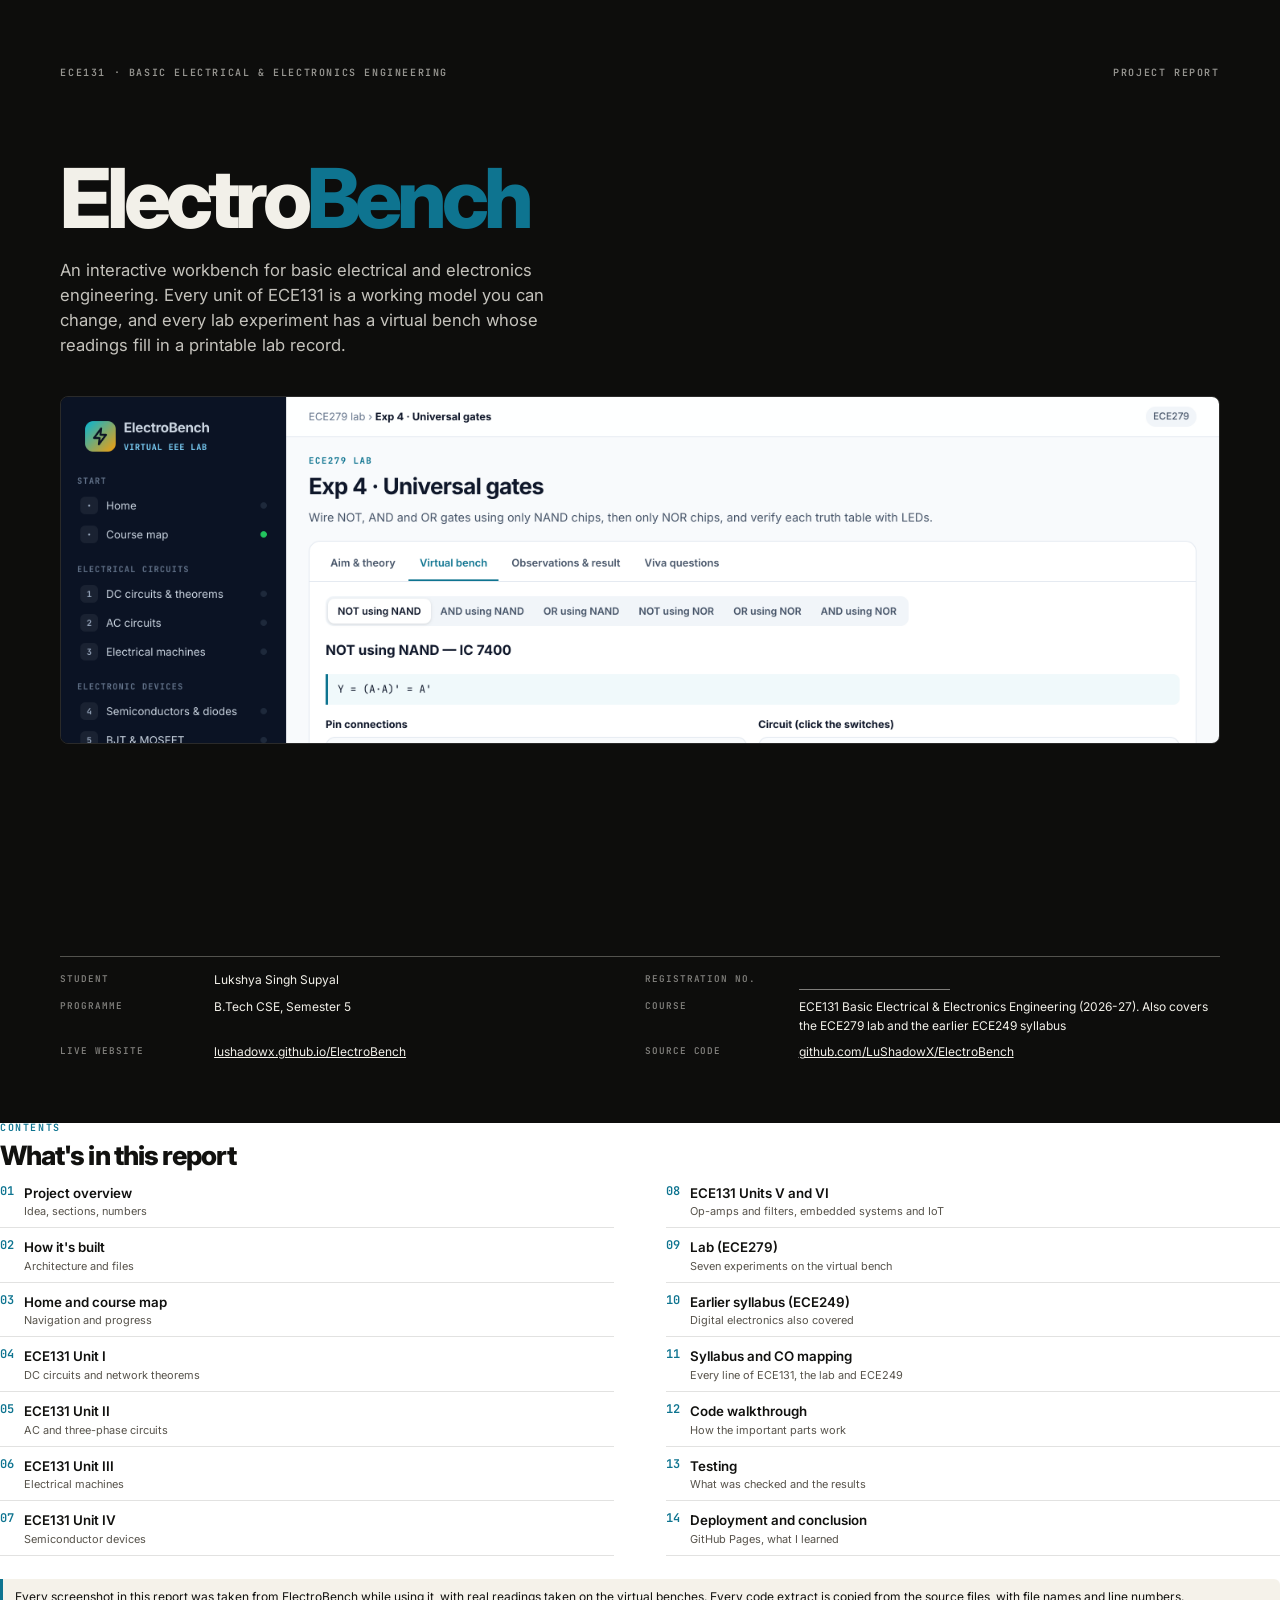
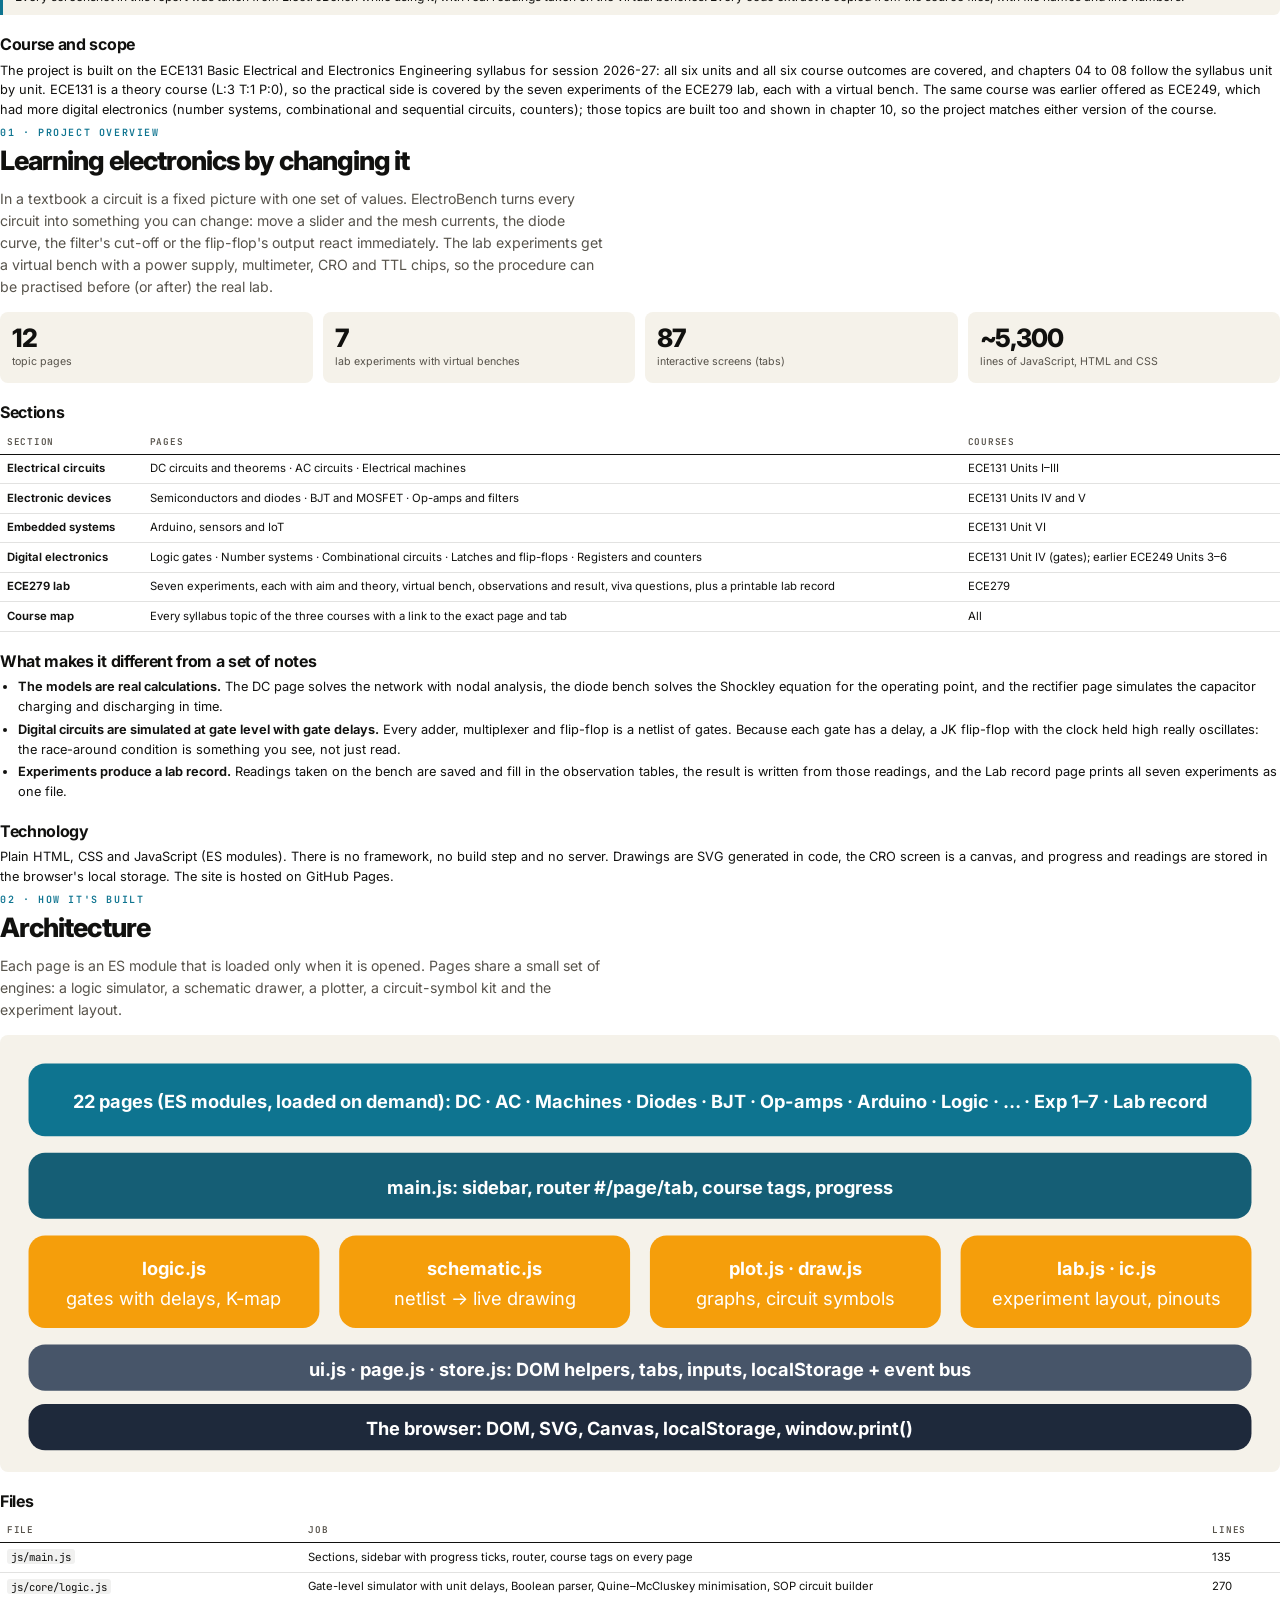
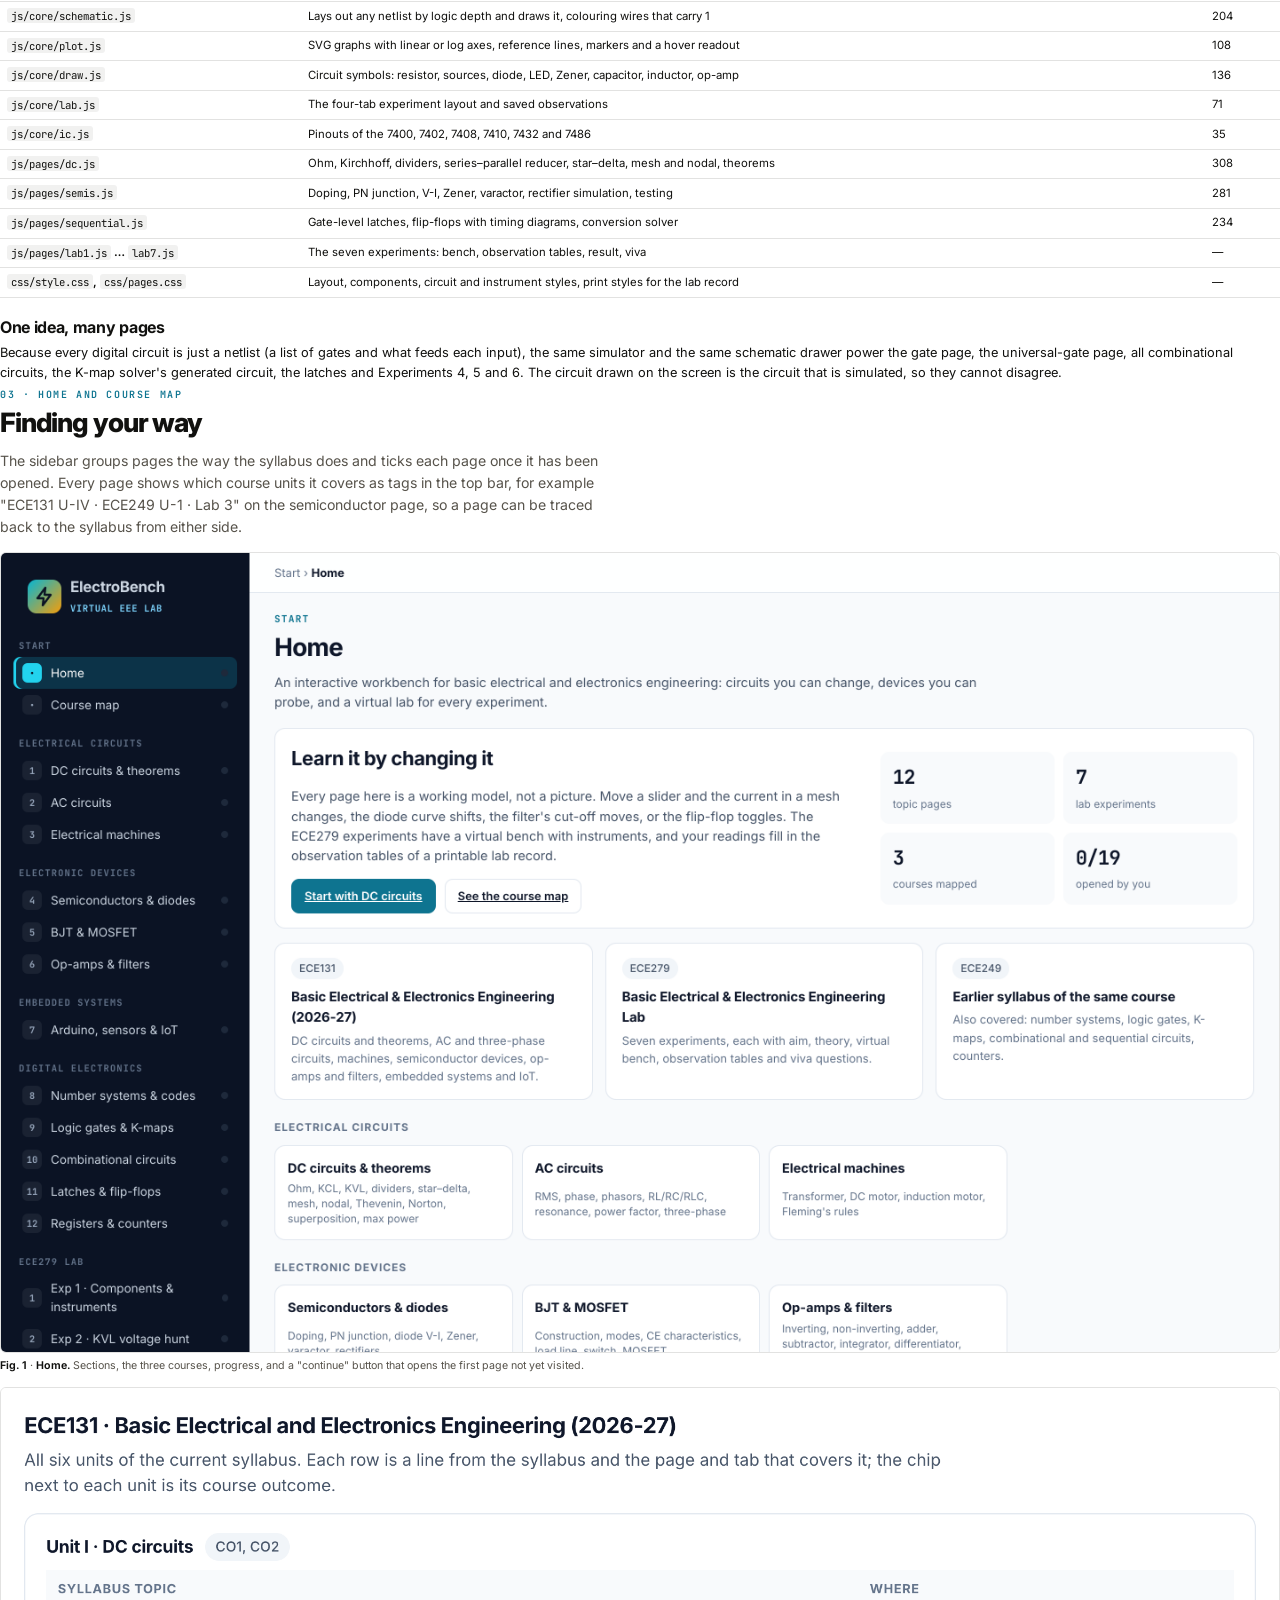
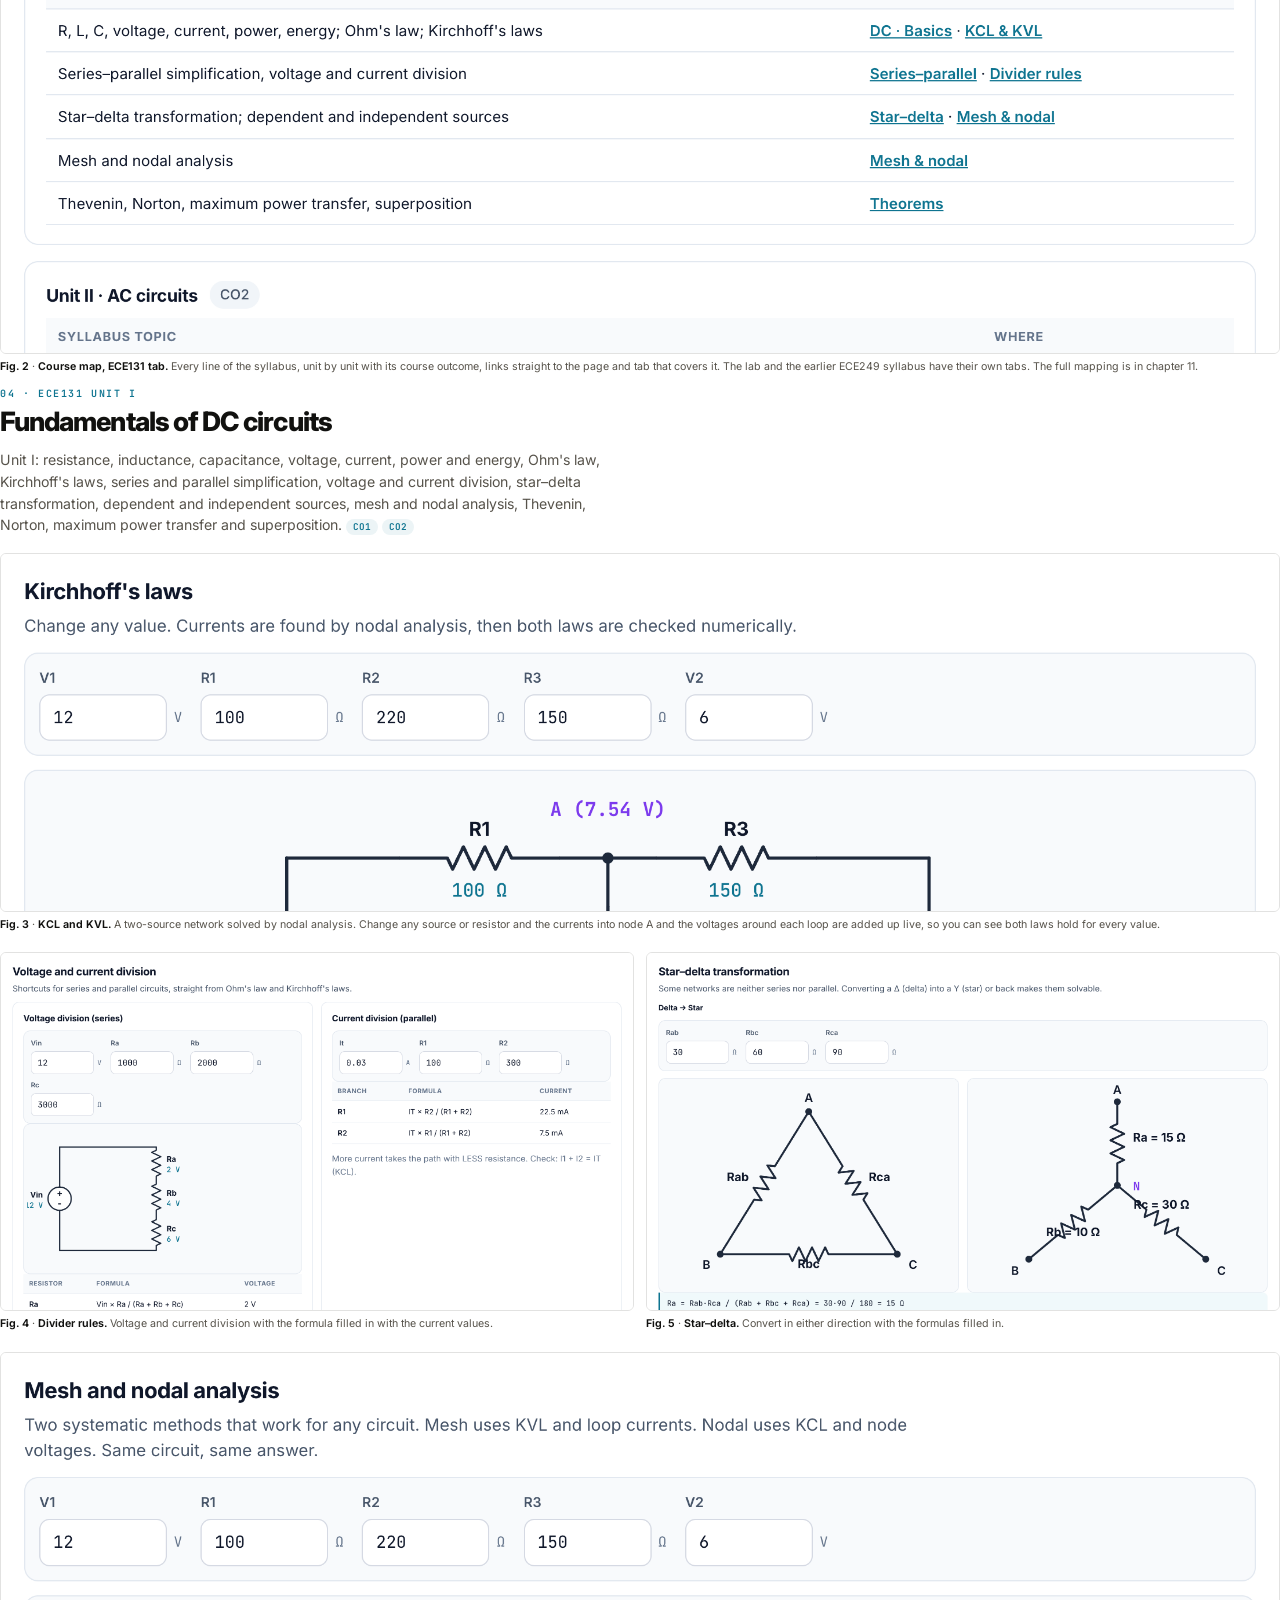
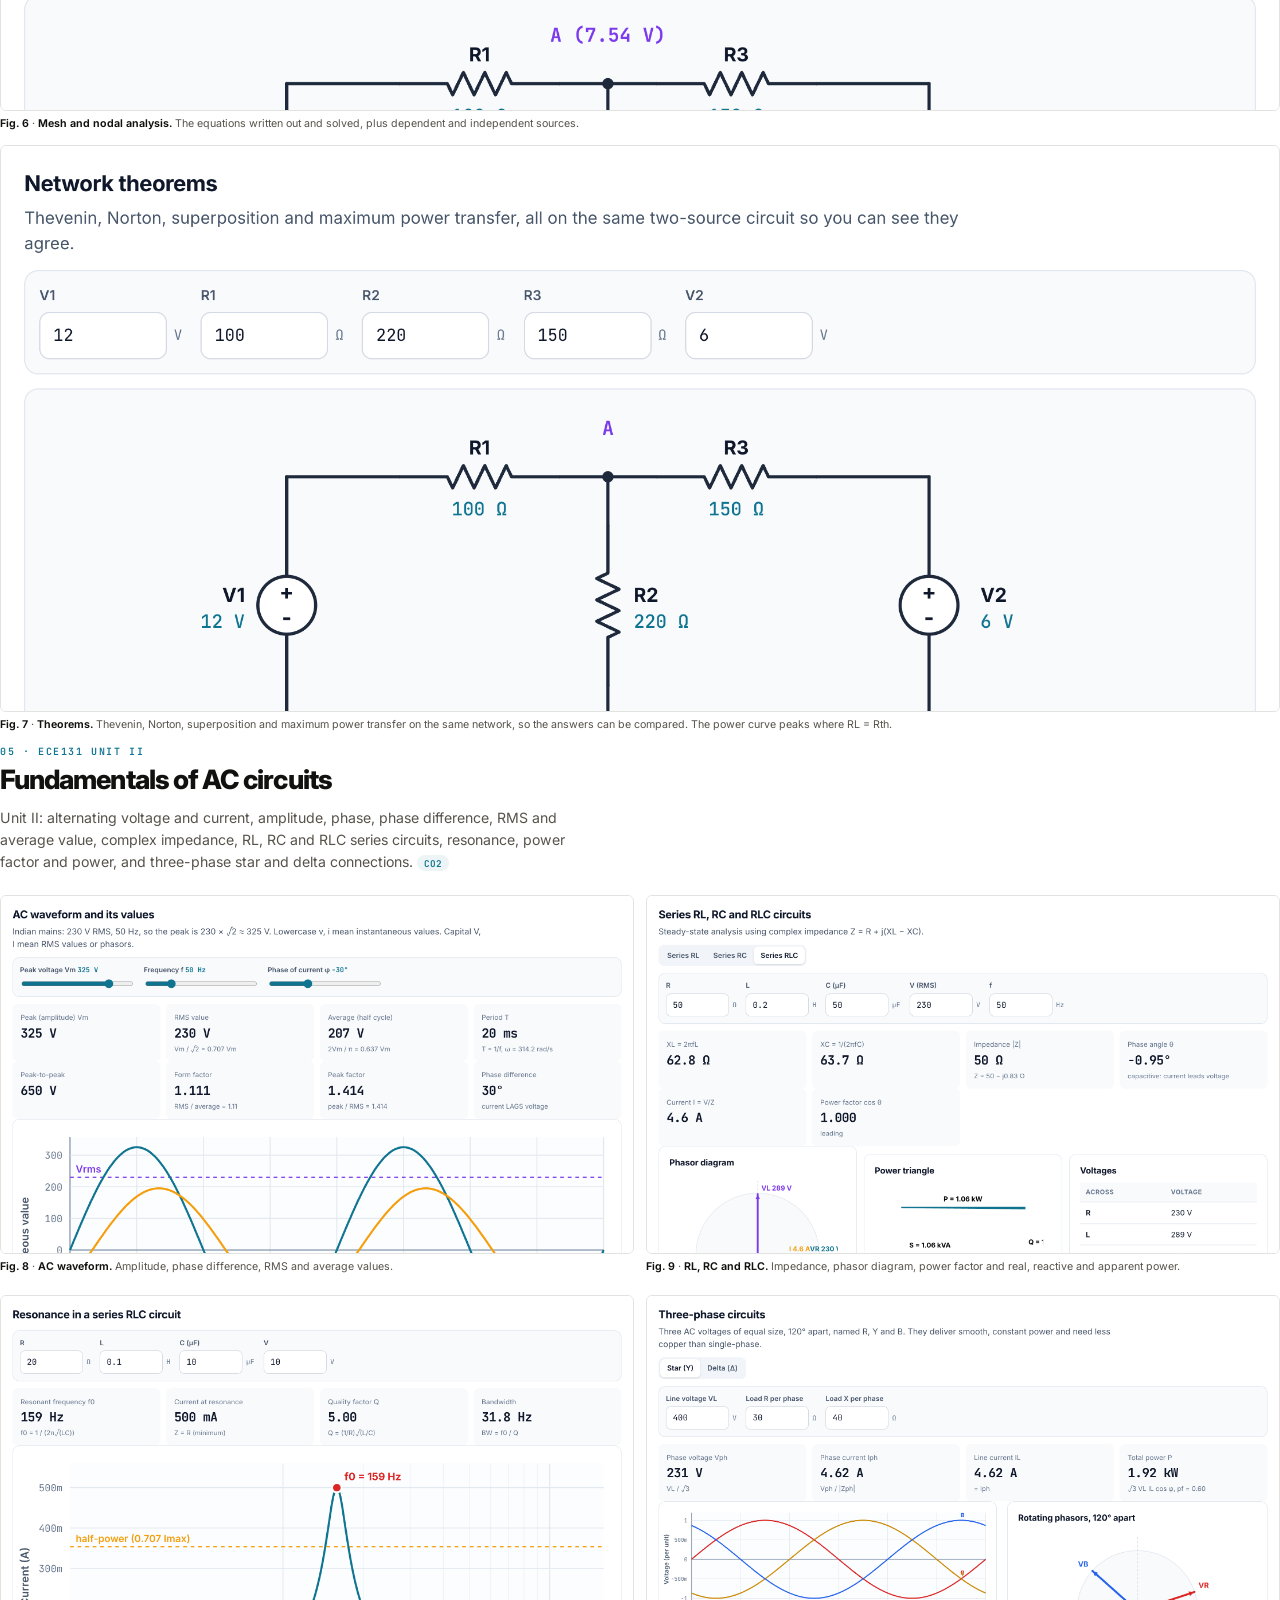
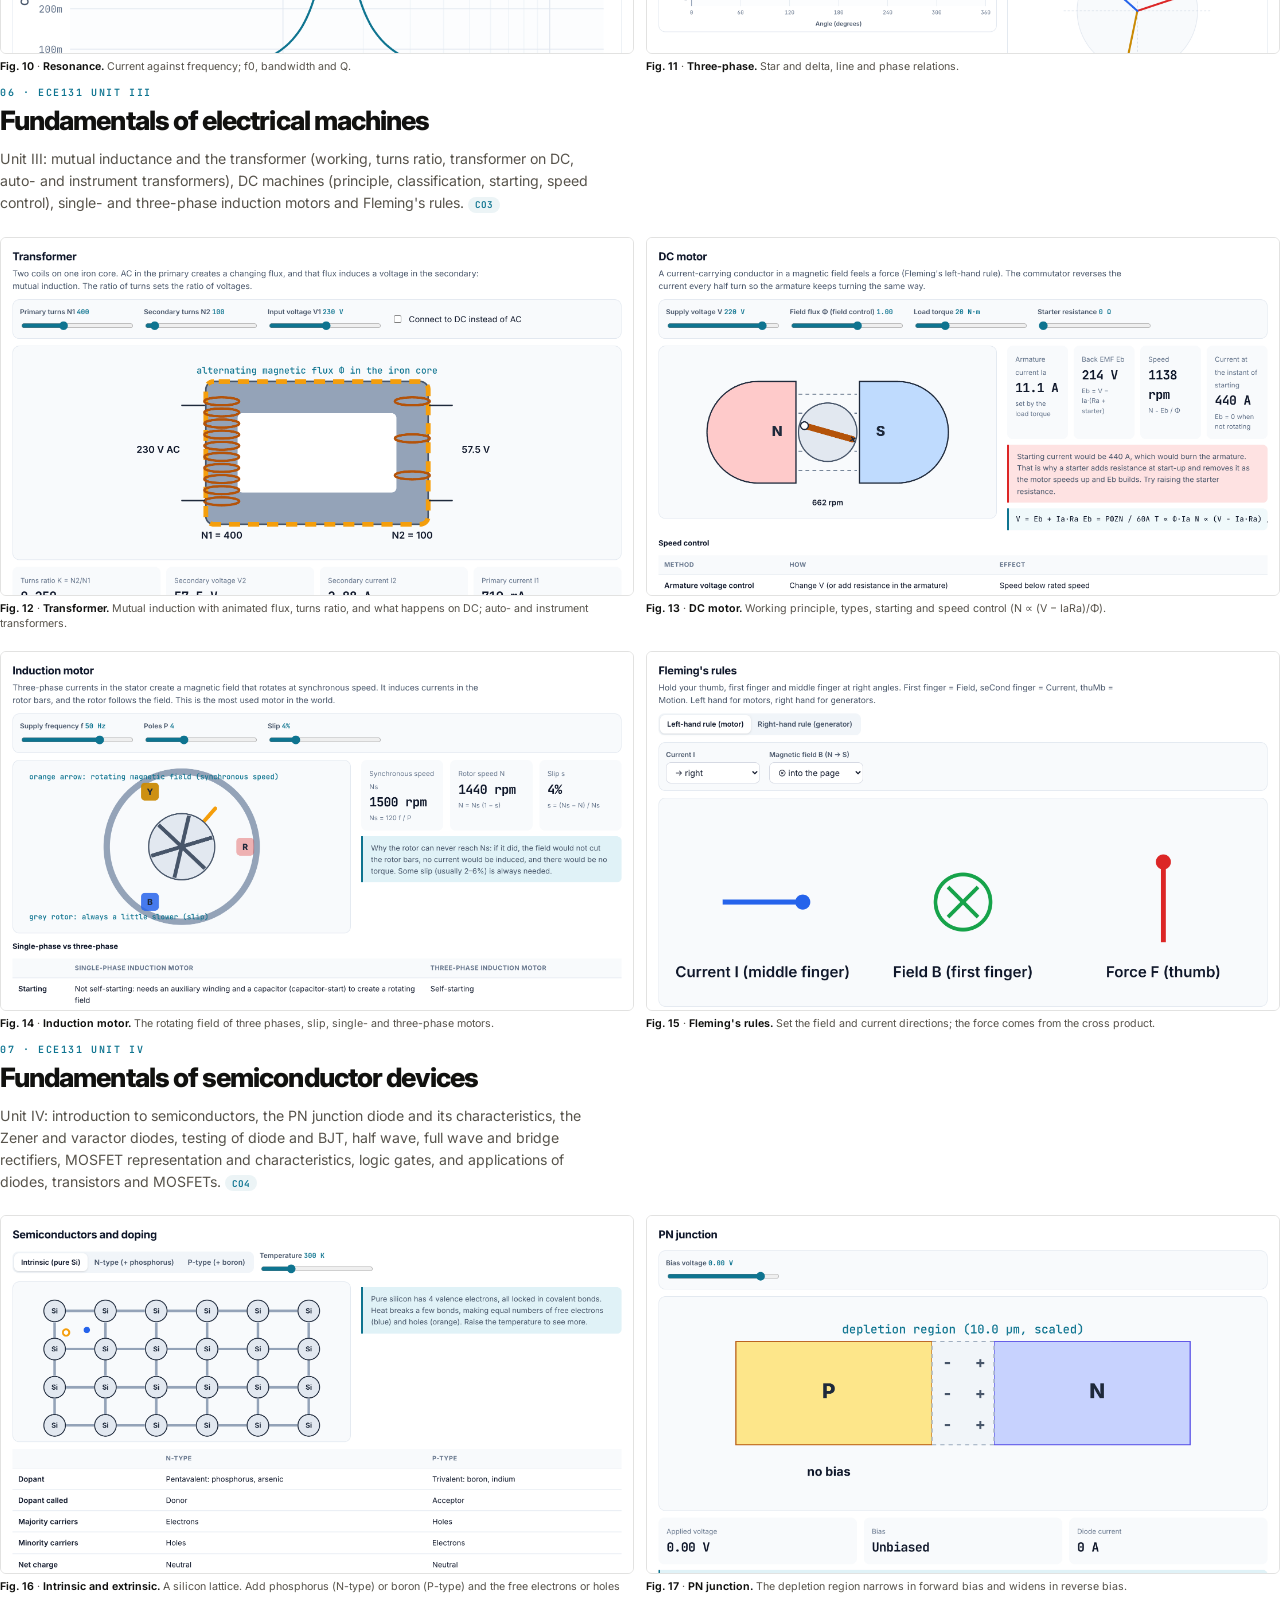
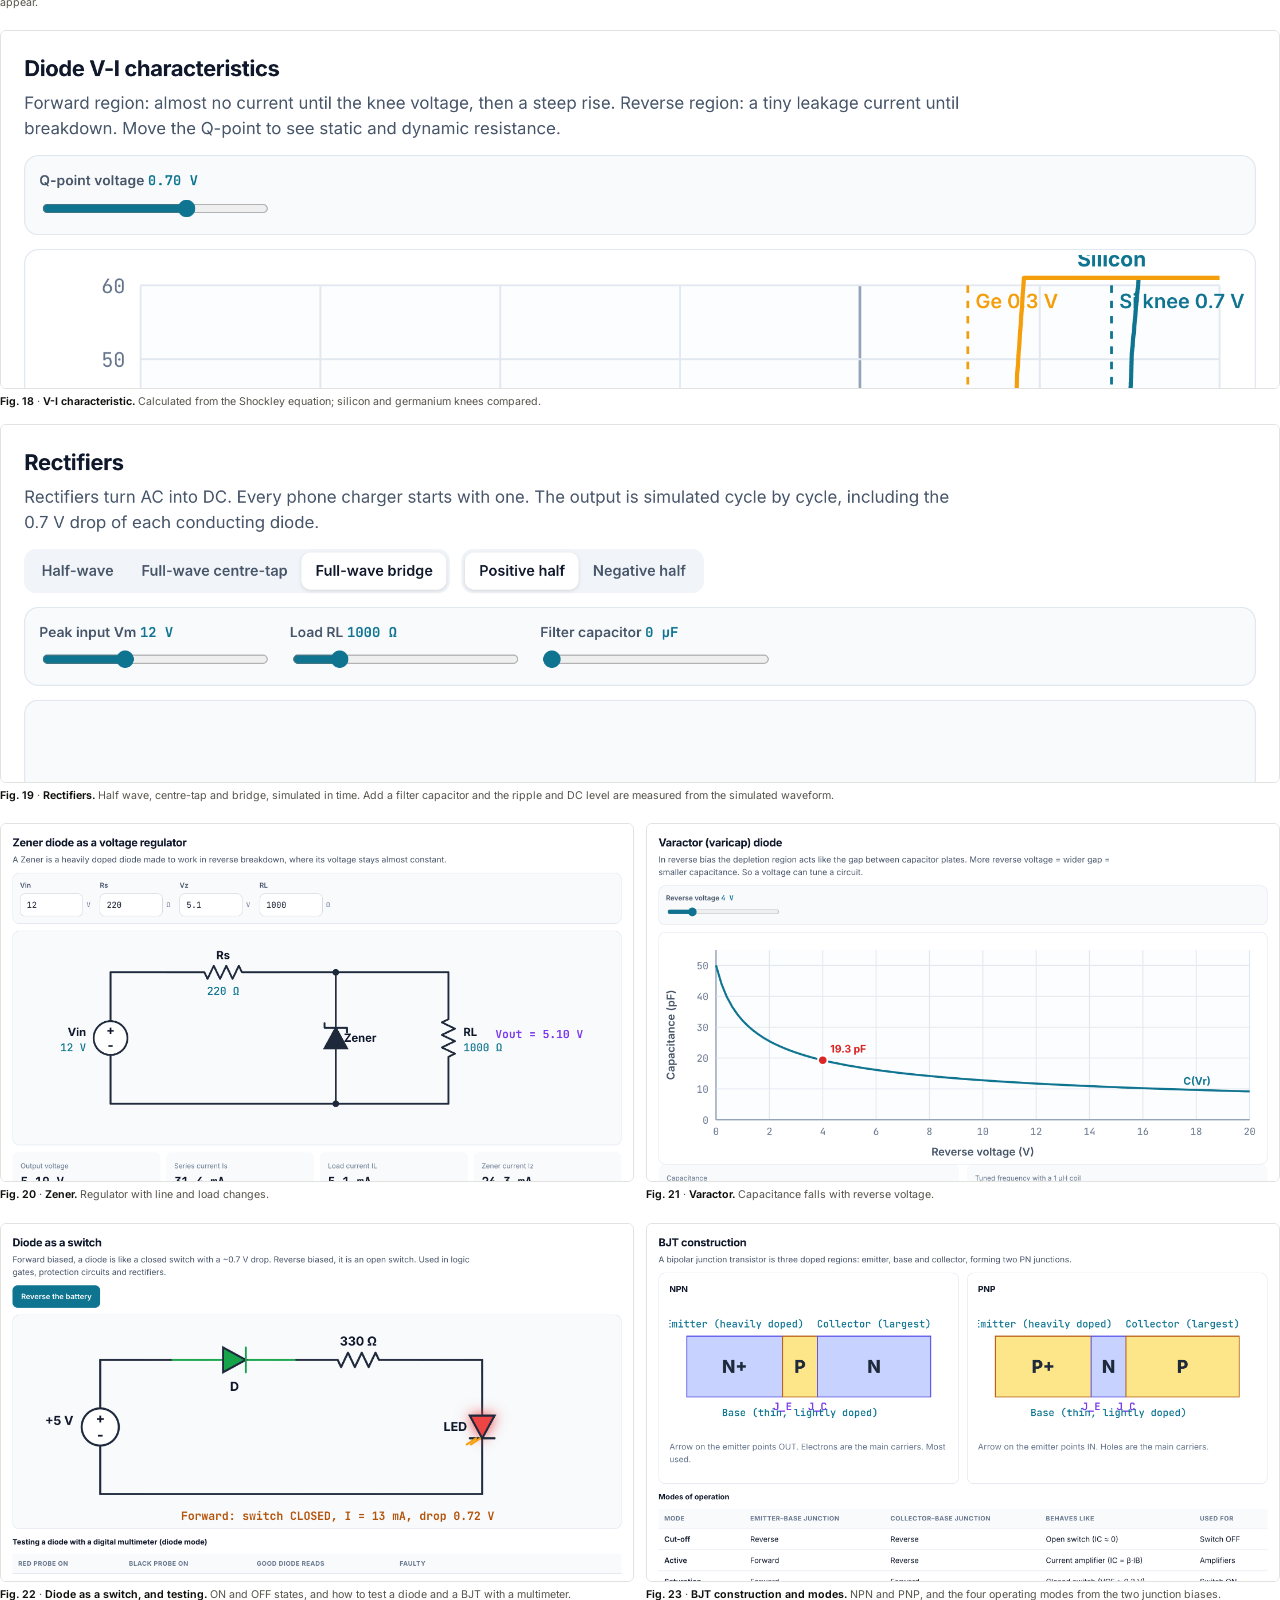
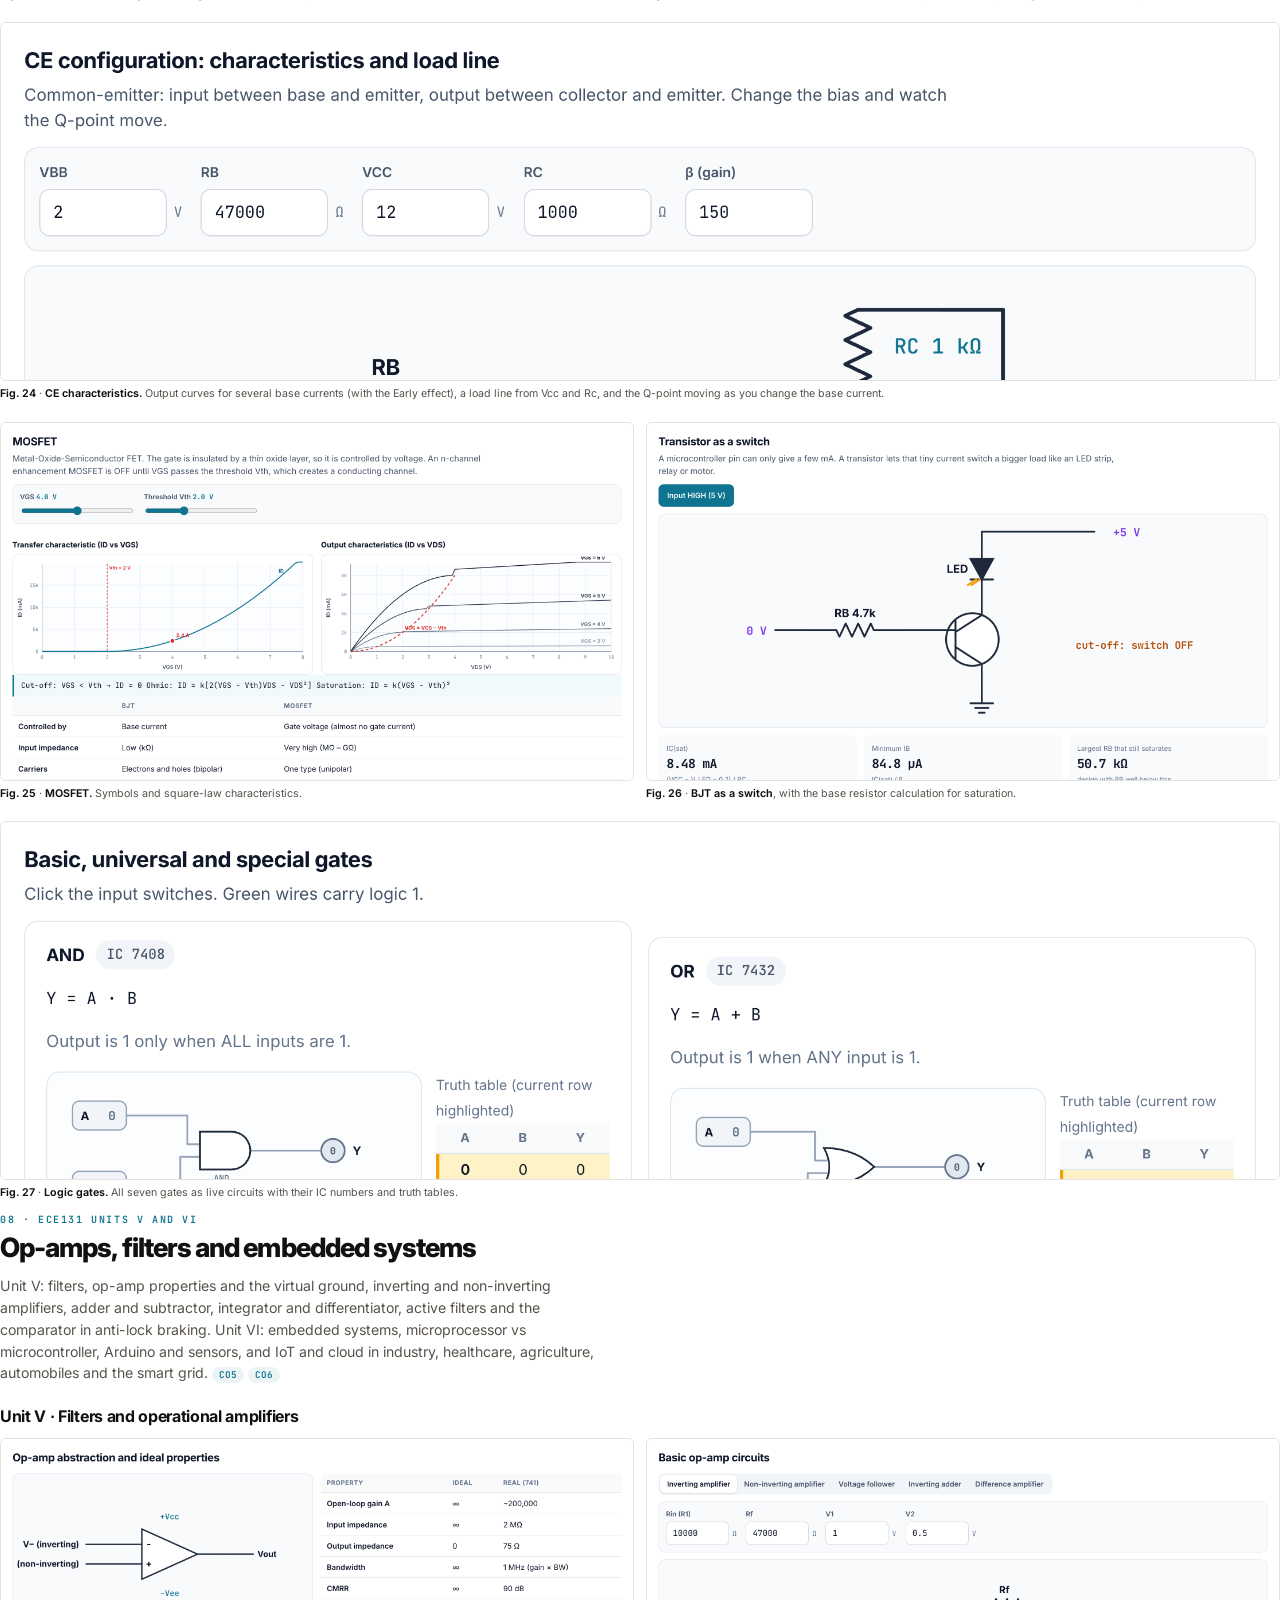
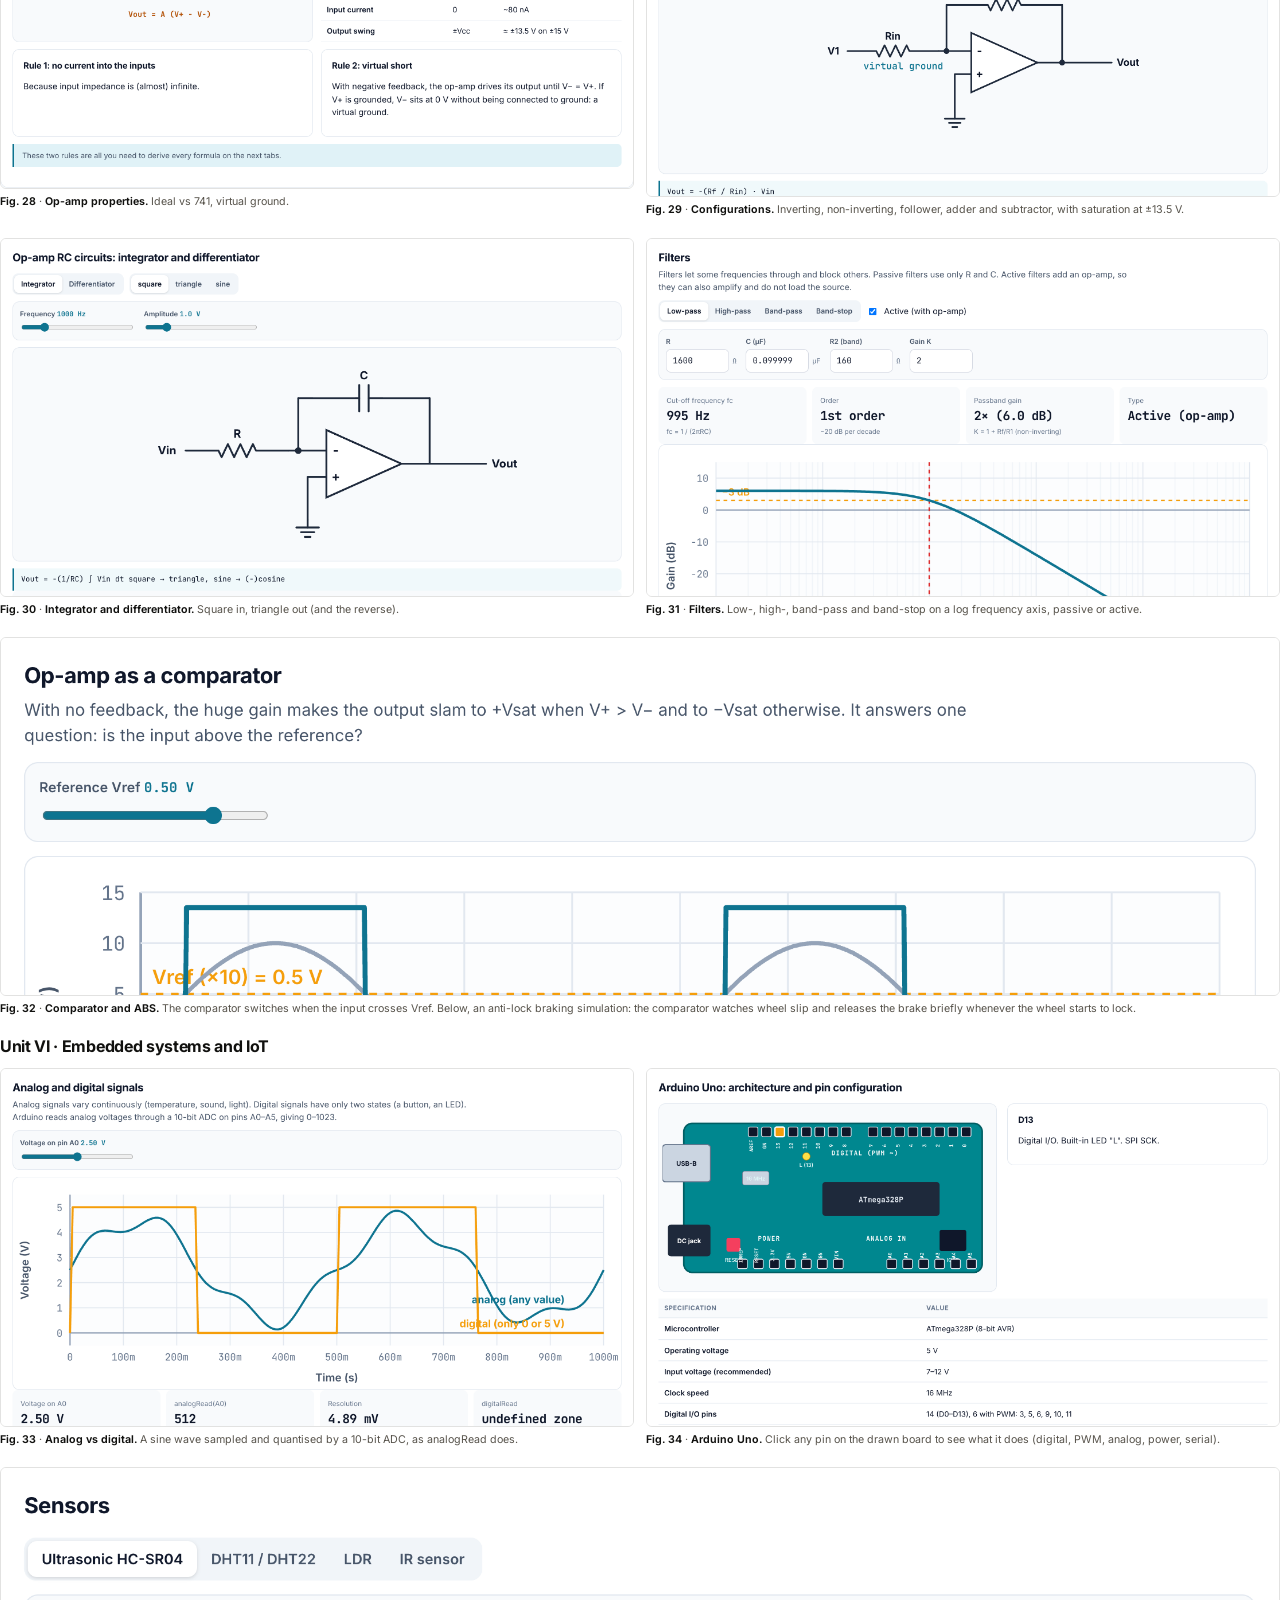
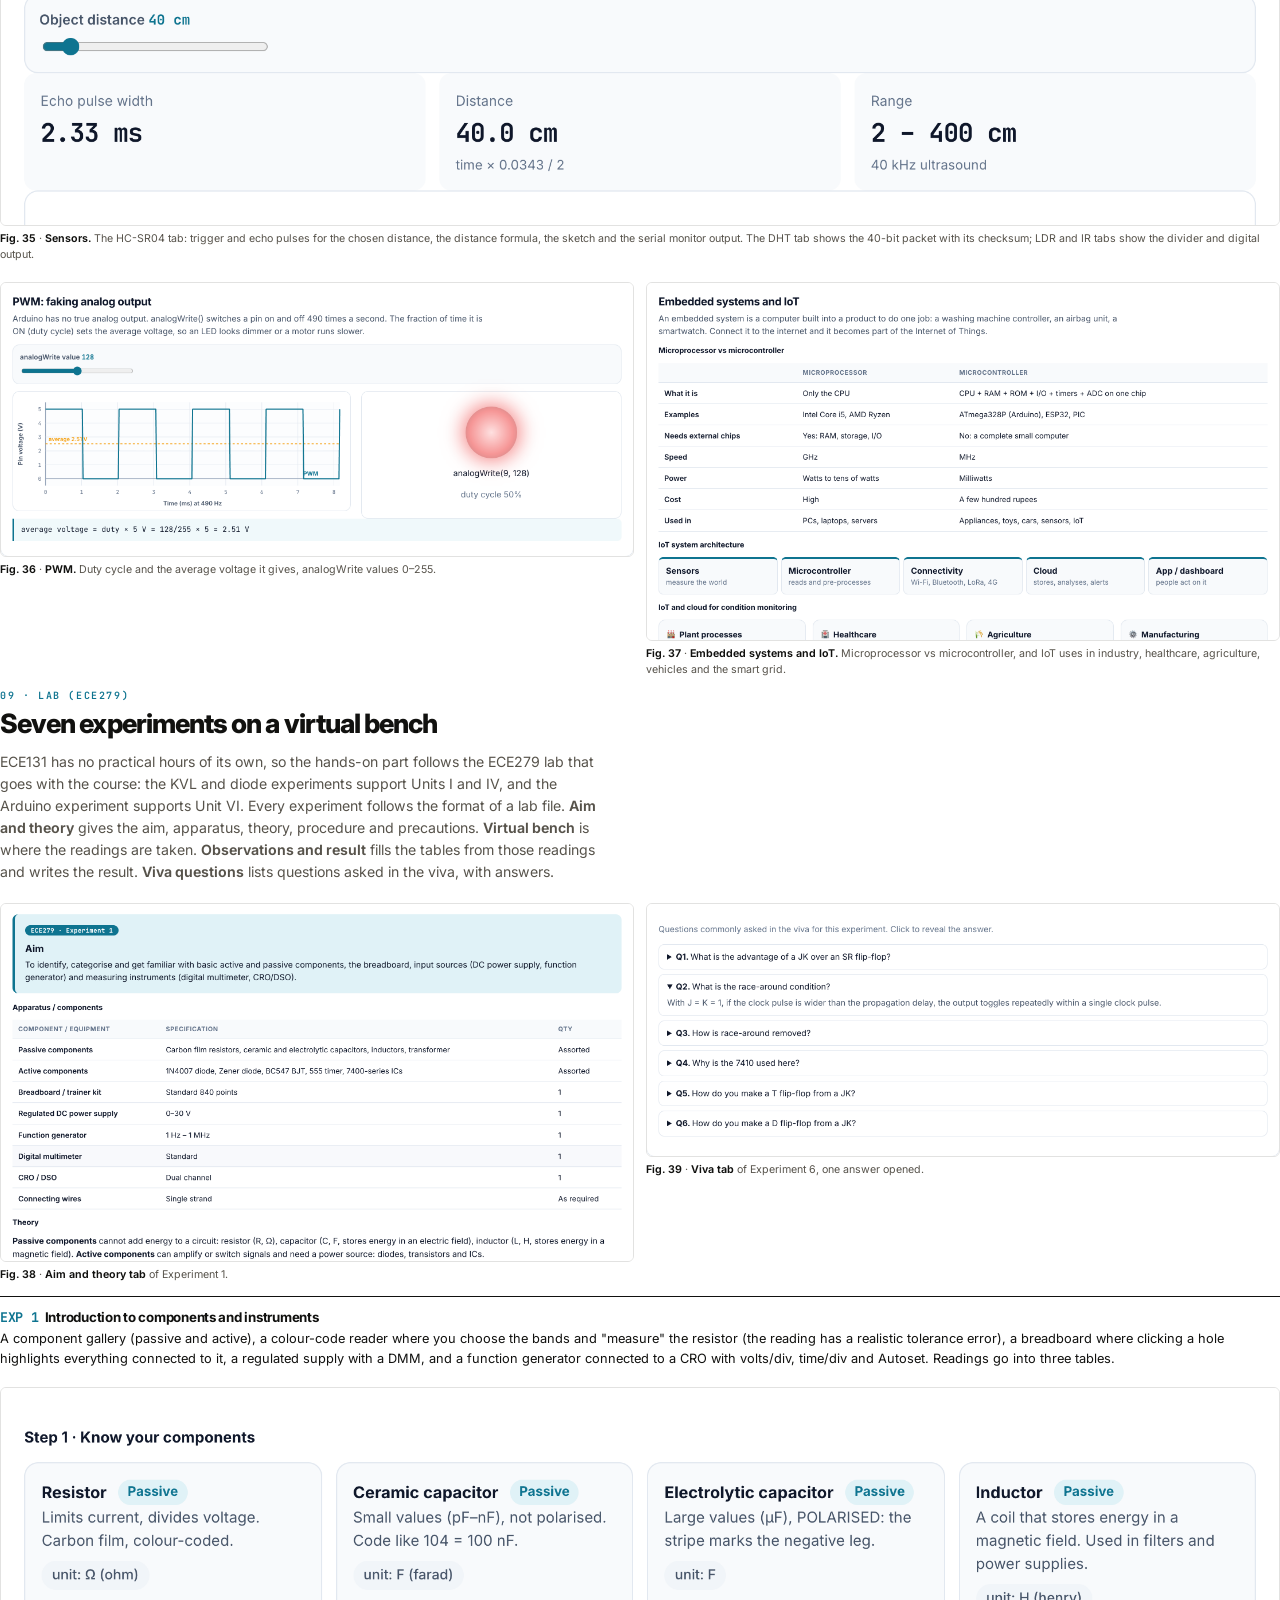
==== commit a86ce76e: "Lead with ECE131 (2026-27): course map, home page and report reorganised by ECE131 units" ====
--- a/docs/ElectroBench_Report.html
+++ b/docs/ElectroBench_Report.html
@@ -93,15 +93,15 @@
 
 <!-- ============ COVER ============ -->
 <section class="cover">
-    <div class="cover__top"><span>ECE249 · ECE279 · ECE131</span><span>Project report</span></div>
+    <div class="cover__top"><span>ECE131 · Basic Electrical &amp; Electronics Engineering</span><span>Project report</span></div>
     <h1>Electro<span>Bench</span></h1>
-    <p class="cover__sub">An interactive workbench for basic electrical and electronics engineering. Every topic of the theory course is a working model you can change, and every lab experiment has a virtual bench whose readings fill in a printable lab record.</p>
+    <p class="cover__sub">An interactive workbench for basic electrical and electronics engineering. Every unit of ECE131 is a working model you can change, and every lab experiment has a virtual bench whose readings fill in a printable lab record.</p>
     <img class="cover__shot" src="images/lab-window.png" alt="">
     <dl>
         <dt>Student</dt><dd>Lukshya Singh Supyal</dd>
         <dt>Registration no.</dt><dd><span class="blank">&nbsp;</span></dd>
         <dt>Programme</dt><dd>B.Tech CSE, Semester 5</dd>
-        <dt>Courses</dt><dd>ECE249 Basic Electrical &amp; Electronics Engg. · ECE279 Lab · ECE131 (2026-27)</dd>
+        <dt>Course</dt><dd>ECE131 Basic Electrical &amp; Electronics Engineering (2026-27). Also covers the ECE279 lab and the earlier ECE249 syllabus</dd>
         <dt>Live website</dt><dd><a href="https://lushadowx.github.io/ElectroBench/">lushadowx.github.io/ElectroBench</a></dd>
         <dt>Source code</dt><dd><a href="https://github.com/LuShadowX/ElectroBench">github.com/LuShadowX/ElectroBench</a></dd>
     </dl>
@@ -115,21 +115,21 @@
         <li><span>01</span><div>Project overview<small>Idea, sections, numbers</small></div></li>
         <li><span>02</span><div>How it's built<small>Architecture and files</small></div></li>
         <li><span>03</span><div>Home and course map<small>Navigation and progress</small></div></li>
-        <li><span>04</span><div>ECE249 Unit 1<small>Electrical laws, semiconductors, BJT</small></div></li>
-        <li><span>05</span><div>ECE249 Unit 2<small>Arduino and sensors</small></div></li>
-        <li><span>06</span><div>ECE249 Unit 3<small>Number systems, gates, K-maps</small></div></li>
-        <li><span>07</span><div>ECE249 Unit 4<small>Combinational circuits</small></div></li>
-        <li><span>08</span><div>ECE249 Units 5 and 6<small>Flip-flops, registers, counters</small></div></li>
-        <li><span>09</span><div>ECE279 Lab<small>Seven experiments on the virtual bench</small></div></li>
-        <li><span>10</span><div>ECE131 (2026-27)<small>Theorems, AC, machines, op-amps, IoT</small></div></li>
-        <li><span>11</span><div>Syllabus and CO mapping<small>Every topic of all three courses</small></div></li>
+        <li><span>04</span><div>ECE131 Unit I<small>DC circuits and network theorems</small></div></li>
+        <li><span>05</span><div>ECE131 Unit II<small>AC and three-phase circuits</small></div></li>
+        <li><span>06</span><div>ECE131 Unit III<small>Electrical machines</small></div></li>
+        <li><span>07</span><div>ECE131 Unit IV<small>Semiconductor devices</small></div></li>
+        <li><span>08</span><div>ECE131 Units V and VI<small>Op-amps and filters, embedded systems and IoT</small></div></li>
+        <li><span>09</span><div>Lab (ECE279)<small>Seven experiments on the virtual bench</small></div></li>
+        <li><span>10</span><div>Earlier syllabus (ECE249)<small>Digital electronics also covered</small></div></li>
+        <li><span>11</span><div>Syllabus and CO mapping<small>Every line of ECE131, the lab and ECE249</small></div></li>
         <li><span>12</span><div>Code walkthrough<small>How the important parts work</small></div></li>
         <li><span>13</span><div>Testing<small>What was checked and the results</small></div></li>
         <li><span>14</span><div>Deployment and conclusion<small>GitHub Pages, what I learned</small></div></li>
     </ol>
     <div class="note" style="margin-top:14px">Every screenshot in this report was taken from ElectroBench while using it, with real readings taken on the virtual benches. Every code extract is copied from the source files, with file names and line numbers.</div>
-    <h3>Why one project for three courses</h3>
-    <p>ECE249 (theory) and ECE279 (its lab) are taught together and share most topics: the KVL experiment belongs to Unit 1, the diode experiment to Unit 1, the gate and adder experiments to Units 3 and 4, the JK experiment to Unit 5 and the Arduino experiment to Unit 2. ECE131 is the 2026-27 version of the same course. It keeps semiconductors and embedded systems, drops most of the digital part, and adds network theorems, AC circuits, machines, MOSFETs and op-amps. Building one workbench lets the theory page and the experiment for the same idea link to each other, and makes it possible to cover both versions of the syllabus.</p>
+    <h3>Course and scope</h3>
+    <p>The project is built on the ECE131 Basic Electrical and Electronics Engineering syllabus for session 2026-27: all six units and all six course outcomes are covered, and chapters 04 to 08 follow the syllabus unit by unit. ECE131 is a theory course (L:3 T:1 P:0), so the practical side is covered by the seven experiments of the ECE279 lab, each with a virtual bench. The same course was earlier offered as ECE249, which had more digital electronics (number systems, combinational and sequential circuits, counters); those topics are built too and shown in chapter 10, so the project matches either version of the course.</p>
 </section>
 
 <!-- ============ 01 OVERVIEW ============ -->
@@ -147,10 +147,10 @@
     <table>
         <thead><tr><th>Section</th><th>Pages</th><th>Courses</th></tr></thead>
         <tbody>
-            <tr><th>Electrical circuits</th><td>DC circuits and theorems · AC circuits · Electrical machines</td><td>ECE249 U1, ECE131 U-I to U-III</td></tr>
-            <tr><th>Electronic devices</th><td>Semiconductors and diodes · BJT and MOSFET · Op-amps and filters</td><td>ECE249 U1, ECE131 U-IV, U-V</td></tr>
-            <tr><th>Embedded systems</th><td>Arduino, sensors and IoT</td><td>ECE249 U2, ECE131 U-VI</td></tr>
-            <tr><th>Digital electronics</th><td>Number systems · Logic gates and K-maps · Combinational circuits · Latches and flip-flops · Registers and counters</td><td>ECE249 U3 to U6</td></tr>
+            <tr><th>Electrical circuits</th><td>DC circuits and theorems · AC circuits · Electrical machines</td><td>ECE131 Units I–III</td></tr>
+            <tr><th>Electronic devices</th><td>Semiconductors and diodes · BJT and MOSFET · Op-amps and filters</td><td>ECE131 Units IV and V</td></tr>
+            <tr><th>Embedded systems</th><td>Arduino, sensors and IoT</td><td>ECE131 Unit VI</td></tr>
+            <tr><th>Digital electronics</th><td>Logic gates · Number systems · Combinational circuits · Latches and flip-flops · Registers and counters</td><td>ECE131 Unit IV (gates); earlier ECE249 Units 3–6</td></tr>
             <tr><th>ECE279 lab</th><td>Seven experiments, each with aim and theory, virtual bench, observations and result, viva questions, plus a printable lab record</td><td>ECE279</td></tr>
             <tr><th>Course map</th><td>Every syllabus topic of the three courses with a link to the exact page and tab</td><td>All</td></tr>
         </tbody>
@@ -208,309 +208,275 @@
 <section class="chapter">
     <p class="kicker">03 · Home and course map</p>
     <h2>Finding your way</h2>
-    <p class="lead">The sidebar groups pages the way the syllabus does and ticks each page once it has been opened. Every page shows which course units it covers as tags in the top bar, for example "ECE131 U-IV · ECE249 U-1 · Lab 3" on the semiconductor page.</p>
+    <p class="lead">The sidebar groups pages the way the syllabus does and ticks each page once it has been opened. Every page shows which course units it covers as tags in the top bar, for example "ECE131 U-IV · ECE249 U-1 · Lab 3" on the semiconductor page, so a page can be traced back to the syllabus from either side.</p>
     <figure class=""><img src="images/home.png" alt=""><figcaption><b>Fig. 1</b> · <b>Home.</b> Sections, the three courses, progress, and a "continue" button that opens the first page not yet visited.</figcaption></figure>
-    <figure class="fig-tall"><img src="images/map249.png" alt=""><figcaption><b>Fig. 2</b> · <b>Course map, ECE249 tab.</b> Each syllabus topic links straight to the page and tab that covers it, with a line on what you can do there. The full mapping is in chapter 11.</figcaption></figure>
-</section>
-
-<!-- ============ 04 UNIT 1 ============ -->
-<section class="chapter">
-    <p class="kicker">04 · ECE249 Unit 1</p>
-    <h2>Electrical laws and semiconductors</h2>
-    <p class="lead">Unit 1 covers Ohm's law, Kirchhoff's laws, divider rules, intrinsic and extrinsic semiconductors, the PN junction diode and its V-I characteristic, rectifiers, the diode as a switch, and BJT construction, modes and characteristics.</p>
+    <figure class="fig-tall"><img src="images/map131.png" alt=""><figcaption><b>Fig. 2</b> · <b>Course map, ECE131 tab.</b> Every line of the syllabus, unit by unit with its course outcome, links straight to the page and tab that covers it. The lab and the earlier ECE249 syllabus have their own tabs. The full mapping is in chapter 11.</figcaption></figure>
+</section>
+
+
+<!-- ============ 04 ============ -->
+<section class="chapter">
+    <p class="kicker">04 · ECE131 Unit I</p>
+    <h2>Fundamentals of DC circuits</h2>
+    <p class="lead">Unit I: resistance, inductance, capacitance, voltage, current, power and energy, Ohm's law, Kirchhoff's laws, series and parallel simplification, voltage and current division, star–delta transformation, dependent and independent sources, mesh and nodal analysis, Thevenin, Norton, maximum power transfer and superposition. <span class="tag">CO1</span><span class="tag">CO2</span></p>
     <figure class="fig-short"><img src="images/dc-kirchhoff.png" alt=""><figcaption><b>Fig. 3</b> · <b>KCL and KVL.</b> A two-source network solved by nodal analysis. Change any source or resistor and the currents into node A and the voltages around each loop are added up live, so you can see both laws hold for every value.</figcaption></figure>
     <div class="grid2">
-        <figure class="fig-short"><img src="images/dc-dividers.png" alt=""><figcaption><b>Fig. 4</b> · <b>Divider rules.</b> Voltage and current division with the formula filled in with the current values.</figcaption></figure>
-        <figure class="fig-short"><img src="images/s-doping.png" alt=""><figcaption><b>Fig. 5</b> · <b>Intrinsic and extrinsic.</b> A silicon lattice. Add phosphorus (N-type) or boron (P-type) and the free electrons or holes appear.</figcaption></figure>
-    </div>
-    <div class="grid2">
-        <figure class="fig-short"><img src="images/s-junction.png" alt=""><figcaption><b>Fig. 6</b> · <b>PN junction.</b> The depletion region narrows in forward bias and widens in reverse bias.</figcaption></figure>
-        <figure class="fig-short"><img src="images/s-vi.png" alt=""><figcaption><b>Fig. 7</b> · <b>V-I characteristic.</b> Calculated from the Shockley equation; silicon and germanium knees compared.</figcaption></figure>
-    </div>
-    <figure class="fig-short"><img src="images/s-rectifiers.png" alt=""><figcaption><b>Fig. 8</b> · <b>Rectifiers.</b> Half wave, centre-tap and bridge, simulated in time. Add a filter capacitor and the ripple and DC level are measured from the simulated waveform.</figcaption></figure>
-    <div class="grid2">
-        <figure class="fig-short"><img src="images/s-switch.png" alt=""><figcaption><b>Fig. 9</b> · <b>Diode as a switch, and testing.</b> ON and OFF states, and how to test a diode and a BJT with a multimeter.</figcaption></figure>
-        <figure class="fig-short"><img src="images/t-construction.png" alt=""><figcaption><b>Fig. 10</b> · <b>BJT construction and modes.</b> NPN and PNP, and the four operating modes from the two junction biases.</figcaption></figure>
-    </div>
-    <figure class="fig-short"><img src="images/t-characteristics.png" alt=""><figcaption><b>Fig. 11</b> · <b>CE characteristics.</b> Output curves for several base currents (with the Early effect), a load line from Vcc and Rc, and the Q-point moving as you change the base current.</figcaption></figure>
-</section>
-
-<!-- ============ 05 UNIT 2 ============ -->
-<section class="chapter">
-    <p class="kicker">05 · ECE249 Unit 2</p>
-    <h2>Arduino and sensors</h2>
-    <p class="lead">Unit 2 introduces analog and digital signals, the Arduino Uno board and its pins, and four sensors: the HC-SR04 ultrasonic sensor, DHT11/DHT22, LDR and IR.</p>
-    <div class="grid2">
-        <figure class="fig-short"><img src="images/a-signals.png" alt=""><figcaption><b>Fig. 12</b> · <b>Analog vs digital.</b> A sine wave sampled and quantised by a 10-bit ADC, as analogRead does.</figcaption></figure>
-        <figure class="fig-short"><img src="images/a-board.png" alt=""><figcaption><b>Fig. 13</b> · <b>Arduino Uno.</b> Click any pin on the drawn board to see what it does (digital, PWM, analog, power, serial).</figcaption></figure>
-    </div>
-    <figure class="fig-short"><img src="images/a-sensors.png" alt=""><figcaption><b>Fig. 14</b> · <b>Sensors.</b> The HC-SR04 tab: trigger and echo pulses for the chosen distance, the distance formula, the sketch and the serial monitor output. The DHT tab shows the 40-bit packet with its checksum; LDR and IR tabs show the divider and digital output.</figcaption></figure>
-    <div class="grid2">
-        <figure class="fig-short"><img src="images/a-pwm.png" alt=""><figcaption><b>Fig. 15</b> · <b>PWM.</b> Duty cycle and the average voltage it gives, analogWrite values 0–255.</figcaption></figure>
-        <figure class="fig-short"><img src="images/a-embedded.png" alt=""><figcaption><b>Fig. 16</b> · <b>Embedded systems and IoT.</b> Microprocessor vs microcontroller, and IoT uses in industry, healthcare, agriculture, vehicles and the smart grid.</figcaption></figure>
-    </div>
-</section>
-
-<!-- ============ 06 UNIT 3 ============ -->
-<section class="chapter">
-    <p class="kicker">06 · ECE249 Unit 3</p>
-    <h2>Number systems, logic gates and K-maps</h2>
-    <p class="lead">Unit 3 covers binary, octal, decimal and hexadecimal conversion, 1's and 2's complements, BCD, Excess-3 and Gray code, logic gates, universal gates, Boolean laws, SOP and POS forms and Karnaugh maps.</p>
-    <div class="grid2">
-        <figure class="fig-short"><img src="images/n-convert.png" alt=""><figcaption><b>Fig. 17</b> · <b>Conversions.</b> Every step of the division or multiplication method is shown, including fractions.</figcaption></figure>
-        <figure class="fig-short"><img src="images/n-complements.png" alt=""><figcaption><b>Fig. 18</b> · <b>Complements.</b> Subtraction with 1's complement (end-around carry) and 2's complement.</figcaption></figure>
-    </div>
-    <div class="grid2">
-        <figure class="fig-short"><img src="images/n-codes.png" alt=""><figcaption><b>Fig. 19</b> · <b>Codes.</b> BCD, Excess-3 and Gray code for any number, with the XOR steps for Gray.</figcaption></figure>
-        <figure class="fig-short"><img src="images/l-universal.png" alt=""><figcaption><b>Fig. 20</b> · <b>Universal gates.</b> OR built only from NAND gates. Click the switches: green wires carry logic 1.</figcaption></figure>
-    </div>
-    <figure class="fig-short"><img src="images/l-gates.png" alt=""><figcaption><b>Fig. 21</b> · <b>Logic gates.</b> All seven gates as live circuits with their IC numbers and truth tables.</figcaption></figure>
-    <div class="grid2">
-        <figure class="fig-short"><img src="images/l-laws.png" alt=""><figcaption><b>Fig. 22</b> · <b>Boolean laws.</b> Type any expression: the truth table, canonical SOP and POS are generated.</figcaption></figure>
-        <figure class="fig-short"><img src="images/l-kmap.png" alt=""><figcaption><b>Fig. 23</b> · <b>K-map solver.</b> Click cells (1, 0 or don't care). The map is minimised with the Quine–McCluskey method, the groups are drawn, and the minimised circuit is built and simulated.</figcaption></figure>
-    </div>
-</section>
-
-<!-- ============ 07 UNIT 4 ============ -->
-<section class="chapter">
-    <p class="kicker">07 · ECE249 Unit 4</p>
-    <h2>Combinational circuits</h2>
-    <p class="lead">Unit 4 covers half and full adders and subtractors, the 4:1 multiplexer, 1:4 demultiplexer, 2:4 decoder, 4:2 encoder and 1-bit and 2-bit comparators. Each one here is a gate-level netlist simulated by the same engine.</p>
-    <figure class="fig-short"><img src="images/c-adders.png" alt=""><figcaption><b>Fig. 24</b> · <b>Full adder.</b> Built from two half adders and an OR gate, exactly as wired in Experiment 5. Here A = 1, B = 0, Cin = 1 gives S = 0, Cout = 1.</figcaption></figure>
-    <div class="grid2">
-        <figure class="fig-short"><img src="images/c-ripple.png" alt=""><figcaption><b>Fig. 25</b> · <b>4-bit ripple-carry adder.</b> Four full adders chained, carry rippling from stage to stage.</figcaption></figure>
-        <figure class="fig-short"><img src="images/c-subtractors.png" alt=""><figcaption><b>Fig. 26</b> · <b>Subtractors.</b> Difference and borrow circuits.</figcaption></figure>
-    </div>
-    <figure class="fig-short"><img src="images/c-mux.png" alt=""><figcaption><b>Fig. 27</b> · <b>MUX and DEMUX.</b> The select lines route one of four inputs to the output.</figcaption></figure>
-    <div class="grid2">
-        <figure class="fig-short"><img src="images/c-codec.png" alt=""><figcaption><b>Fig. 28</b> · <b>Decoder and encoder.</b> 2:4 decoder and 4:2 encoder.</figcaption></figure>
-        <figure class="fig-short"><img src="images/c-comparators.png" alt=""><figcaption><b>Fig. 29</b> · <b>Comparators.</b> A &gt; B, A = B and A &lt; B outputs for 1-bit and 2-bit numbers.</figcaption></figure>
-    </div>
-</section>
-
-<!-- ============ 08 UNITS 5-6 ============ -->
-<section class="chapter">
-    <p class="kicker">08 · ECE249 Units 5 and 6</p>
-    <h2>Flip-flops, registers and counters</h2>
-    <p class="lead">Unit 5 covers SR latches with NOR and NAND gates, the D latch, SR, JK, D and T flip-flops, the race-around condition, the master–slave JK and flip-flop conversions. Unit 6 covers shift registers and counters.</p>
-    <div class="grid2">
-        <figure class="fig-short"><img src="images/q-latches.png" alt=""><figcaption><b>Fig. 30</b> · <b>SR latch from NOR gates.</b> Two cross-coupled gates with real gate delays. The timing diagram records each change.</figcaption></figure>
-        <figure class="fig-short"><img src="images/q-race.png" alt=""><figcaption><b>Fig. 31</b> · <b>Race-around.</b> JK from NAND gates with J = K = 1 and the clock held high: Q keeps toggling, gate delay by gate delay.</figcaption></figure>
-    </div>
-    <div class="grid2">
-        <figure class="fig-short"><img src="images/q-flipflops.png" alt=""><figcaption><b>Fig. 32</b> · <b>Flip-flops.</b> Edge-triggered SR, JK, D and T with timing diagrams, and a master–slave option.</figcaption></figure>
-        <figure class="fig-short"><img src="images/q-conversions.png" alt=""><figcaption><b>Fig. 33</b> · <b>Conversions.</b> Pick any two flip-flops. The excitation table, K-maps and input equations are worked out (e.g. SR → JK gives S = JQ', R = KQ).</figcaption></figure>
-    </div>
-    <div class="grid2">
-        <figure class="fig-short"><img src="images/r-shift.png" alt=""><figcaption><b>Fig. 34</b> · <b>Shift registers.</b> SISO, SIPO, PISO and PIPO, clocked bit by bit.</figcaption></figure>
-        <figure class="fig-short"><img src="images/r-counters.png" alt=""><figcaption><b>Fig. 35</b> · <b>Counters.</b> Up, down, mod-N, ring and Johnson. Switching to ripple mode shows the glitch states that a synchronous counter avoids.</figcaption></figure>
+            <figure class="fig-short"><img src="images/dc-dividers.png" alt=""><figcaption><b>Fig. 4</b> · <b>Divider rules.</b> Voltage and current division with the formula filled in with the current values.</figcaption></figure>
+            <figure class="fig-short"><img src="images/dc-stardelta.png" alt=""><figcaption><b>Fig. 5</b> · <b>Star–delta.</b> Convert in either direction with the formulas filled in.</figcaption></figure>
+    </div>
+    <figure class="fig-short"><img src="images/dc-mesh.png" alt=""><figcaption><b>Fig. 6</b> · <b>Mesh and nodal analysis.</b> The equations written out and solved, plus dependent and independent sources.</figcaption></figure>
+    <figure class="fig-tall"><img src="images/dc-theorems.png" alt=""><figcaption><b>Fig. 7</b> · <b>Theorems.</b> Thevenin, Norton, superposition and maximum power transfer on the same network, so the answers can be compared. The power curve peaks where RL = Rth.</figcaption></figure>
+</section>
+
+<!-- ============ 05 ============ -->
+<section class="chapter">
+    <p class="kicker">05 · ECE131 Unit II</p>
+    <h2>Fundamentals of AC circuits</h2>
+    <p class="lead">Unit II: alternating voltage and current, amplitude, phase, phase difference, RMS and average value, complex impedance, RL, RC and RLC series circuits, resonance, power factor and power, and three-phase star and delta connections. <span class="tag">CO2</span></p>
+    <div class="grid2">
+            <figure class="fig-short"><img src="images/ac-waveform.png" alt=""><figcaption><b>Fig. 8</b> · <b>AC waveform.</b> Amplitude, phase difference, RMS and average values.</figcaption></figure>
+            <figure class="fig-short"><img src="images/ac-series.png" alt=""><figcaption><b>Fig. 9</b> · <b>RL, RC and RLC.</b> Impedance, phasor diagram, power factor and real, reactive and apparent power.</figcaption></figure>
+    </div>
+    <div class="grid2">
+            <figure class="fig-short"><img src="images/ac-resonance.png" alt=""><figcaption><b>Fig. 10</b> · <b>Resonance.</b> Current against frequency; f0, bandwidth and Q.</figcaption></figure>
+            <figure class="fig-short"><img src="images/ac-threephase.png" alt=""><figcaption><b>Fig. 11</b> · <b>Three-phase.</b> Star and delta, line and phase relations.</figcaption></figure>
+    </div>
+</section>
+
+<!-- ============ 06 ============ -->
+<section class="chapter">
+    <p class="kicker">06 · ECE131 Unit III</p>
+    <h2>Fundamentals of electrical machines</h2>
+    <p class="lead">Unit III: mutual inductance and the transformer (working, turns ratio, transformer on DC, auto- and instrument transformers), DC machines (principle, classification, starting, speed control), single- and three-phase induction motors and Fleming's rules. <span class="tag">CO3</span></p>
+    <div class="grid2">
+            <figure class="fig-short"><img src="images/m-transformer.png" alt=""><figcaption><b>Fig. 12</b> · <b>Transformer.</b> Mutual induction with animated flux, turns ratio, and what happens on DC; auto- and instrument transformers.</figcaption></figure>
+            <figure class="fig-short"><img src="images/m-dcmotor.png" alt=""><figcaption><b>Fig. 13</b> · <b>DC motor.</b> Working principle, types, starting and speed control (N ∝ (V − IaRa)/Φ).</figcaption></figure>
+    </div>
+    <div class="grid2">
+            <figure class="fig-short"><img src="images/m-induction.png" alt=""><figcaption><b>Fig. 14</b> · <b>Induction motor.</b> The rotating field of three phases, slip, single- and three-phase motors.</figcaption></figure>
+            <figure class="fig-short"><img src="images/m-fleming.png" alt=""><figcaption><b>Fig. 15</b> · <b>Fleming's rules.</b> Set the field and current directions; the force comes from the cross product.</figcaption></figure>
+    </div>
+</section>
+
+<!-- ============ 07 ============ -->
+<section class="chapter">
+    <p class="kicker">07 · ECE131 Unit IV</p>
+    <h2>Fundamentals of semiconductor devices</h2>
+    <p class="lead">Unit IV: introduction to semiconductors, the PN junction diode and its characteristics, the Zener and varactor diodes, testing of diode and BJT, half wave, full wave and bridge rectifiers, MOSFET representation and characteristics, logic gates, and applications of diodes, transistors and MOSFETs. <span class="tag">CO4</span></p>
+    <div class="grid2">
+            <figure class="fig-short"><img src="images/s-doping.png" alt=""><figcaption><b>Fig. 16</b> · <b>Intrinsic and extrinsic.</b> A silicon lattice. Add phosphorus (N-type) or boron (P-type) and the free electrons or holes appear.</figcaption></figure>
+            <figure class="fig-short"><img src="images/s-junction.png" alt=""><figcaption><b>Fig. 17</b> · <b>PN junction.</b> The depletion region narrows in forward bias and widens in reverse bias.</figcaption></figure>
+    </div>
+    <figure class="fig-short"><img src="images/s-vi.png" alt=""><figcaption><b>Fig. 18</b> · <b>V-I characteristic.</b> Calculated from the Shockley equation; silicon and germanium knees compared.</figcaption></figure>
+    <figure class="fig-short"><img src="images/s-rectifiers.png" alt=""><figcaption><b>Fig. 19</b> · <b>Rectifiers.</b> Half wave, centre-tap and bridge, simulated in time. Add a filter capacitor and the ripple and DC level are measured from the simulated waveform.</figcaption></figure>
+    <div class="grid2">
+            <figure class="fig-short"><img src="images/s-zener.png" alt=""><figcaption><b>Fig. 20</b> · <b>Zener.</b> Regulator with line and load changes.</figcaption></figure>
+            <figure class="fig-short"><img src="images/s-varactor.png" alt=""><figcaption><b>Fig. 21</b> · <b>Varactor.</b> Capacitance falls with reverse voltage.</figcaption></figure>
+    </div>
+    <div class="grid2">
+            <figure class="fig-short"><img src="images/s-switch.png" alt=""><figcaption><b>Fig. 22</b> · <b>Diode as a switch, and testing.</b> ON and OFF states, and how to test a diode and a BJT with a multimeter.</figcaption></figure>
+            <figure class="fig-short"><img src="images/t-construction.png" alt=""><figcaption><b>Fig. 23</b> · <b>BJT construction and modes.</b> NPN and PNP, and the four operating modes from the two junction biases.</figcaption></figure>
+    </div>
+    <figure class="fig-short"><img src="images/t-characteristics.png" alt=""><figcaption><b>Fig. 24</b> · <b>CE characteristics.</b> Output curves for several base currents (with the Early effect), a load line from Vcc and Rc, and the Q-point moving as you change the base current.</figcaption></figure>
+    <div class="grid2">
+            <figure class="fig-short"><img src="images/t-mosfet.png" alt=""><figcaption><b>Fig. 25</b> · <b>MOSFET.</b> Symbols and square-law characteristics.</figcaption></figure>
+            <figure class="fig-short"><img src="images/t-switch.png" alt=""><figcaption><b>Fig. 26</b> · <b>BJT as a switch</b>, with the base resistor calculation for saturation.</figcaption></figure>
+    </div>
+    <figure class="fig-short"><img src="images/l-gates.png" alt=""><figcaption><b>Fig. 27</b> · <b>Logic gates.</b> All seven gates as live circuits with their IC numbers and truth tables.</figcaption></figure>
+</section>
+
+<!-- ============ 08 ============ -->
+<section class="chapter">
+    <p class="kicker">08 · ECE131 Units V and VI</p>
+    <h2>Op-amps, filters and embedded systems</h2>
+    <p class="lead">Unit V: filters, op-amp properties and the virtual ground, inverting and non-inverting amplifiers, adder and subtractor, integrator and differentiator, active filters and the comparator in anti-lock braking. Unit VI: embedded systems, microprocessor vs microcontroller, Arduino and sensors, and IoT and cloud in industry, healthcare, agriculture, automobiles and the smart grid. <span class="tag">CO5</span><span class="tag">CO6</span></p>
+    <h3>Unit V · Filters and operational amplifiers</h3>
+    <div class="grid2">
+            <figure class="fig-short"><img src="images/o-properties.png" alt=""><figcaption><b>Fig. 28</b> · <b>Op-amp properties.</b> Ideal vs 741, virtual ground.</figcaption></figure>
+            <figure class="fig-short"><img src="images/o-configs.png" alt=""><figcaption><b>Fig. 29</b> · <b>Configurations.</b> Inverting, non-inverting, follower, adder and subtractor, with saturation at ±13.5 V.</figcaption></figure>
+    </div>
+    <div class="grid2">
+            <figure class="fig-short"><img src="images/o-integrator.png" alt=""><figcaption><b>Fig. 30</b> · <b>Integrator and differentiator.</b> Square in, triangle out (and the reverse).</figcaption></figure>
+            <figure class="fig-short"><img src="images/o-filters.png" alt=""><figcaption><b>Fig. 31</b> · <b>Filters.</b> Low-, high-, band-pass and band-stop on a log frequency axis, passive or active.</figcaption></figure>
+    </div>
+    <figure class="fig-short"><img src="images/o-comparator.png" alt=""><figcaption><b>Fig. 32</b> · <b>Comparator and ABS.</b> The comparator switches when the input crosses Vref. Below, an anti-lock braking simulation: the comparator watches wheel slip and releases the brake briefly whenever the wheel starts to lock.</figcaption></figure>
+    <h3>Unit VI · Embedded systems and IoT</h3>
+    <div class="grid2">
+            <figure class="fig-short"><img src="images/a-signals.png" alt=""><figcaption><b>Fig. 33</b> · <b>Analog vs digital.</b> A sine wave sampled and quantised by a 10-bit ADC, as analogRead does.</figcaption></figure>
+            <figure class="fig-short"><img src="images/a-board.png" alt=""><figcaption><b>Fig. 34</b> · <b>Arduino Uno.</b> Click any pin on the drawn board to see what it does (digital, PWM, analog, power, serial).</figcaption></figure>
+    </div>
+    <figure class="fig-short"><img src="images/a-sensors.png" alt=""><figcaption><b>Fig. 35</b> · <b>Sensors.</b> The HC-SR04 tab: trigger and echo pulses for the chosen distance, the distance formula, the sketch and the serial monitor output. The DHT tab shows the 40-bit packet with its checksum; LDR and IR tabs show the divider and digital output.</figcaption></figure>
+    <div class="grid2">
+            <figure class="fig-short"><img src="images/a-pwm.png" alt=""><figcaption><b>Fig. 36</b> · <b>PWM.</b> Duty cycle and the average voltage it gives, analogWrite values 0–255.</figcaption></figure>
+            <figure class="fig-short"><img src="images/a-embedded.png" alt=""><figcaption><b>Fig. 37</b> · <b>Embedded systems and IoT.</b> Microprocessor vs microcontroller, and IoT uses in industry, healthcare, agriculture, vehicles and the smart grid.</figcaption></figure>
     </div>
 </section>
 
 <!-- ============ 09 LAB ============ -->
 <section class="chapter">
-    <p class="kicker">09 · ECE279 Lab</p>
+    <p class="kicker">09 · Lab (ECE279)</p>
     <h2>Seven experiments on a virtual bench</h2>
-    <p class="lead">Every experiment follows the format of a lab file. <b>Aim and theory</b> gives the aim, apparatus, theory, procedure and precautions. <b>Virtual bench</b> is where the readings are taken. <b>Observations and result</b> fills the tables from those readings and writes the result. <b>Viva questions</b> lists questions asked in the viva, with answers.</p>
-    <div class="grid2">
-        <figure class="fig-short"><img src="images/lab1-aim.png" alt=""><figcaption><b>Fig. 36</b> · <b>Aim and theory tab</b> of Experiment 1.</figcaption></figure>
-        <figure class="fig-short"><img src="images/lab-viva.png" alt=""><figcaption><b>Fig. 37</b> · <b>Viva tab</b> of Experiment 6, one answer opened.</figcaption></figure>
+    <p class="lead">ECE131 has no practical hours of its own, so the hands-on part follows the ECE279 lab that goes with the course: the KVL and diode experiments support Units I and IV, and the Arduino experiment supports Unit VI. Every experiment follows the format of a lab file. <b>Aim and theory</b> gives the aim, apparatus, theory, procedure and precautions. <b>Virtual bench</b> is where the readings are taken. <b>Observations and result</b> fills the tables from those readings and writes the result. <b>Viva questions</b> lists questions asked in the viva, with answers.</p>
+    <div class="grid2">
+        <figure class="fig-short"><img src="images/lab1-aim.png" alt=""><figcaption><b>Fig. 38</b> · <b>Aim and theory tab</b> of Experiment 1.</figcaption></figure>
+        <figure class="fig-short"><img src="images/lab-viva.png" alt=""><figcaption><b>Fig. 39</b> · <b>Viva tab</b> of Experiment 6, one answer opened.</figcaption></figure>
     </div>
 
     <div class="prac"><h4><span>EXP 1</span>Introduction to components and instruments</h4>
         <p>A component gallery (passive and active), a colour-code reader where you choose the bands and "measure" the resistor (the reading has a realistic tolerance error), a breadboard where clicking a hole highlights everything connected to it, a regulated supply with a DMM, and a function generator connected to a CRO with volts/div, time/div and Autoset. Readings go into three tables.</p></div>
-    <figure class="fig-tall"><img src="images/lab1-bench.png" alt=""><figcaption><b>Fig. 38</b> · <b>Experiment 1 bench.</b> Colour code, breadboard, supply and DMM, function generator and CRO.</figcaption></figure>
+    <figure class="fig-tall"><img src="images/lab1-bench.png" alt=""><figcaption><b>Fig. 40</b> · <b>Experiment 1 bench.</b> Colour code, breadboard, supply and DMM, function generator and CRO.</figcaption></figure>
 
     <div class="prac"><h4><span>EXP 2</span>KVL voltage hunt</h4>
         <p>A T-network on a 10 V supply: R1 in series with R2 ∥ R3, values chosen from E12. The actual resistors differ from their marked values by up to ±4%, and the meter has a little noise, so the measured loop sums come out close to zero but not exactly, like in the real lab. Place the red and black probes on nodes to measure any voltage.</p></div>
     <div class="grid2">
-        <figure class="fig-short"><img src="images/lab2-bench.png" alt=""><figcaption><b>Fig. 39</b> · <b>Bench.</b> Probes on the nodes, the DMM reading and the four measurements.</figcaption></figure>
-        <figure class="fig-short"><img src="images/lab2-obs.png" alt=""><figcaption><b>Fig. 40</b> · <b>Observations.</b> Voltage drops (theory vs measured) and the loop sums.</figcaption></figure>
+        <figure class="fig-short"><img src="images/lab2-bench.png" alt=""><figcaption><b>Fig. 41</b> · <b>Bench.</b> Probes on the nodes, the DMM reading and the four measurements.</figcaption></figure>
+        <figure class="fig-short"><img src="images/lab2-obs.png" alt=""><figcaption><b>Fig. 42</b> · <b>Observations.</b> Voltage drops (theory vs measured) and the loop sums.</figcaption></figure>
     </div>
 
     <div class="prac"><h4><span>EXP 3</span>Diode V-I characteristics (1N4007)</h4>
         <p>The supply drives the diode through 100 Ω. The diode voltage and current are the solution of the Shockley equation with the loop equation, found by bisection. Readings can be taken one at a time or as a full set; the graph, knee voltage, static and dynamic resistance are worked out from the recorded points.</p></div>
-    <figure class=""><img src="images/lab3-bench.png" alt=""><figcaption><b>Fig. 41</b> · <b>Bench.</b> Forward-bias circuit with voltmeter and milliammeter, and the V-I graph drawn from the readings: forward in quadrant I (mA) and reverse in quadrant III (nA).</figcaption></figure>
-    <figure class="fig-tall"><img src="images/lab3-obs.png" alt=""><figcaption><b>Fig. 42</b> · <b>Observations and result.</b> Forward and reverse tables, the graph and the calculations, all from the recorded readings.</figcaption></figure>
+    <figure class=""><img src="images/lab3-bench.png" alt=""><figcaption><b>Fig. 43</b> · <b>Bench.</b> Forward-bias circuit with voltmeter and milliammeter, and the V-I graph drawn from the readings: forward in quadrant I (mA) and reverse in quadrant III (nA).</figcaption></figure>
+    <figure class="fig-tall"><img src="images/lab3-obs.png" alt=""><figcaption><b>Fig. 44</b> · <b>Observations and result.</b> Forward and reverse tables, the graph and the calculations, all from the recorded readings.</figcaption></figure>
 
     <div class="prac"><h4><span>EXP 4</span>Universal gates (7400, 7402)</h4>
         <p>NOT, AND and OR built from NAND only and from NOR only. For each circuit the IC pinout is drawn with the pins you wire highlighted and labelled, next to a connection table and the live gate circuit. "Record this row" saves the LED state for the current switches; the observation table marks each row ✓ or ✗ against the expected value.</p></div>
-    <figure class="fig-short"><img src="images/lab4-bench.png" alt=""><figcaption><b>Fig. 43</b> · <b>Bench.</b> OR using NAND: A to pins 1 and 2, B to pins 4 and 5, pins 3 and 6 to pins 9 and 10, pin 8 to the LED. Note that the 7402 has its outputs on pins 1, 4, 10 and 13, which the drawing shows when you switch to the NOR circuits.</figcaption></figure>
-    <figure class="fig-tall"><img src="images/lab4-obs.png" alt=""><figcaption><b>Fig. 44</b> · <b>Observations.</b> All six circuits verified.</figcaption></figure>
-</section>
-
-<section class="chapter">
-    <p class="kicker">09 · ECE279 Lab (continued)</p>
+    <figure class="fig-short"><img src="images/lab4-bench.png" alt=""><figcaption><b>Fig. 45</b> · <b>Bench.</b> OR using NAND: A to pins 1 and 2, B to pins 4 and 5, pins 3 and 6 to pins 9 and 10, pin 8 to the LED. Note that the 7402 has its outputs on pins 1, 4, 10 and 13, which the drawing shows when you switch to the NOR circuits.</figcaption></figure>
+    <figure class="fig-tall"><img src="images/lab4-obs.png" alt=""><figcaption><b>Fig. 46</b> · <b>Observations.</b> All six circuits verified.</figcaption></figure>
+</section>
+
+<section class="chapter">
+    <p class="kicker">09 · Lab (ECE279, continued)</p>
     <div class="prac"><h4><span>EXP 5</span>Half and full adder (7486, 7408, 7432)</h4>
         <p>The pin wiring of all three chips for the full adder: gate 1 of the 7486 makes A⊕B, gate 2 adds Cin; the two AND gates of the 7408 make AB and Cin(A⊕B); the 7432 ORs them into Cout.</p></div>
-    <figure class="fig-tall"><img src="images/lab5-bench.png" alt=""><figcaption><b>Fig. 45</b> · <b>Bench.</b> Full adder pinouts and live circuit.</figcaption></figure>
-    <figure class="fig-short"><img src="images/lab5-obs.png" alt=""><figcaption><b>Fig. 46</b> · <b>Observations.</b> Both truth tables verified, observed against expected.</figcaption></figure>
+    <figure class="fig-tall"><img src="images/lab5-bench.png" alt=""><figcaption><b>Fig. 47</b> · <b>Bench.</b> Full adder pinouts and live circuit.</figcaption></figure>
+    <figure class="fig-short"><img src="images/lab5-obs.png" alt=""><figcaption><b>Fig. 48</b> · <b>Observations.</b> Both truth tables verified, observed against expected.</figcaption></figure>
 
     <div class="prac"><h4><span>EXP 6</span>JK flip-flop using NAND gates (7400, 7410)</h4>
         <p>The steering gates are 3-input NANDs from the 7410 (J, CLK, Q' and K, CLK, Q), and the latch is two NANDs of the 7400. A <b>short clock pulse</b> (two gate delays) lets the flip-flop change exactly once, so the truth table can be recorded: hold, reset, set, toggle. <b>Holding the clock high</b> with J = K = 1 shows the race-around condition and records how many times Q changed.</p></div>
-    <figure class="fig-tall"><img src="images/lab6-bench.png" alt=""><figcaption><b>Fig. 47</b> · <b>Bench.</b> Gate-level circuit, a timing diagram with one column per gate delay after a sequence of set, hold, reset and two toggles. The pin connections of both ICs are drawn below it on the same tab.</figcaption></figure>
-    <div class="grid2">
-        <figure class="fig-short"><img src="images/lab6-race.png" alt=""><figcaption><b>Fig. 48</b> · <b>Race-around.</b> Clock held high with J = K = 1: Q oscillates.</figcaption></figure>
-        <figure class="fig-short"><img src="images/lab6-obs.png" alt=""><figcaption><b>Fig. 49</b> · <b>Observations.</b> The truth table from the recorded pulses and the race-around observation.</figcaption></figure>
+    <figure class="fig-tall"><img src="images/lab6-bench.png" alt=""><figcaption><b>Fig. 49</b> · <b>Bench.</b> Gate-level circuit, a timing diagram with one column per gate delay after a sequence of set, hold, reset and two toggles. The pin connections of both ICs are drawn below it on the same tab.</figcaption></figure>
+    <div class="grid2">
+        <figure class="fig-short"><img src="images/lab6-race.png" alt=""><figcaption><b>Fig. 50</b> · <b>Race-around.</b> Clock held high with J = K = 1: Q oscillates.</figcaption></figure>
+        <figure class="fig-short"><img src="images/lab6-obs.png" alt=""><figcaption><b>Fig. 51</b> · <b>Observations.</b> The truth table from the recorded pulses and the race-around observation.</figcaption></figure>
     </div>
 </section>
 
 <section>
     <div class="prac"><h4><span>EXP 7</span>Arduino projects</h4>
         <p>Three sense → decide → act projects with the full sketch, the connection table, a block diagram, the serial monitor and a picture that follows the same logic as the code: an <b>automatic street light</b> (LDR on A0, threshold 300, relay on pin 7, status LED on 13), a <b>temperature-controlled vent</b> (DHT11 on pin 2, servo on pin 5 opening to 90° above 28 °C) and a <b>parking distance alarm</b> (HC-SR04 trig 9 / echo 10, buzzer on pin 8 below 20 cm).</p></div>
-    <figure class="fig-short"><img src="images/lab7-light.png" alt=""><figcaption><b>Fig. 50</b> · <b>Street light.</b> In the dark the ADC value falls below 300 and the lamp switches on.</figcaption></figure>
-    <div class="grid2">
-        <figure class="fig-short"><img src="images/lab7-vent.png" alt=""><figcaption><b>Fig. 51</b> · <b>Temperature vent.</b> 32 °C: the servo turns to 90°.</figcaption></figure>
-        <figure class="fig-short"><img src="images/lab7-park.png" alt=""><figcaption><b>Fig. 52</b> · <b>Parking alarm.</b> 14 cm: buzzer and LED on.</figcaption></figure>
-    </div>
-    <figure class="fig-short"><img src="images/lab7-obs.png" alt=""><figcaption><b>Fig. 53</b> · <b>Observations.</b> Readings on both sides of each threshold.</figcaption></figure>
+    <figure class="fig-short"><img src="images/lab7-light.png" alt=""><figcaption><b>Fig. 52</b> · <b>Street light.</b> In the dark the ADC value falls below 300 and the lamp switches on.</figcaption></figure>
+    <div class="grid2">
+        <figure class="fig-short"><img src="images/lab7-vent.png" alt=""><figcaption><b>Fig. 53</b> · <b>Temperature vent.</b> 32 °C: the servo turns to 90°.</figcaption></figure>
+        <figure class="fig-short"><img src="images/lab7-park.png" alt=""><figcaption><b>Fig. 54</b> · <b>Parking alarm.</b> 14 cm: buzzer and LED on.</figcaption></figure>
+    </div>
+    <figure class="fig-short"><img src="images/lab7-obs.png" alt=""><figcaption><b>Fig. 55</b> · <b>Observations.</b> Readings on both sides of each threshold.</figcaption></figure>
     <h3>Lab record</h3>
     <p>The Lab record page puts the aim, apparatus, observation tables and result of all seven experiments into one document. It has print styles, so "Print / save as PDF" gives a clean lab file without the sidebar.</p>
-    <figure class="fig-short"><img src="images/record.png" alt=""><figcaption><b>Fig. 54</b> · <b>Lab record</b> (top part): the index shows which experiments have readings, followed by each experiment's aim, apparatus, tables and result.</figcaption></figure>
-</section>
-
-<!-- ============ 10 ECE131 ============ -->
-<section class="chapter">
-    <p class="kicker">10 · ECE131 (2026-27)</p>
-    <h2>The newer syllabus</h2>
-    <p class="lead">ECE131 keeps semiconductors and embedded systems from ECE249 and adds deeper circuit analysis, AC and three-phase circuits, electrical machines, the MOSFET, op-amps and filters. These pages cover those units.</p>
-    <h3>Unit I · DC circuits</h3>
-    <div class="grid2">
-        <figure class="fig-short"><img src="images/dc-stardelta.png" alt=""><figcaption><b>Fig. 55</b> · <b>Star–delta.</b> Convert in either direction with the formulas filled in.</figcaption></figure>
-        <figure class="fig-short"><img src="images/dc-mesh.png" alt=""><figcaption><b>Fig. 56</b> · <b>Mesh and nodal analysis.</b> The equations written out and solved, plus dependent and independent sources.</figcaption></figure>
-    </div>
-    <figure class="fig-tall"><img src="images/dc-theorems.png" alt=""><figcaption><b>Fig. 57</b> · <b>Theorems.</b> Thevenin, Norton, superposition and maximum power transfer on the same network, so the answers can be compared. The power curve peaks where RL = Rth.</figcaption></figure>
-    <h3>Unit II · AC circuits</h3>
-    <div class="grid2">
-        <figure class="fig-short"><img src="images/ac-waveform.png" alt=""><figcaption><b>Fig. 58</b> · <b>AC waveform.</b> Amplitude, phase difference, RMS and average values.</figcaption></figure>
-        <figure class="fig-short"><img src="images/ac-series.png" alt=""><figcaption><b>Fig. 59</b> · <b>RL, RC and RLC.</b> Impedance, phasor diagram, power factor and real, reactive and apparent power.</figcaption></figure>
-    </div>
-    <div class="grid2">
-        <figure class="fig-short"><img src="images/ac-resonance.png" alt=""><figcaption><b>Fig. 60</b> · <b>Resonance.</b> Current against frequency; f0, bandwidth and Q.</figcaption></figure>
-        <figure class="fig-short"><img src="images/ac-threephase.png" alt=""><figcaption><b>Fig. 61</b> · <b>Three-phase.</b> Star and delta, line and phase relations.</figcaption></figure>
-    </div>
-</section>
-
-<section class="chapter">
-    <p class="kicker">10 · ECE131 (continued)</p>
-    <h3>Unit III · Electrical machines</h3>
-    <div class="grid2">
-        <figure class="fig-short"><img src="images/m-transformer.png" alt=""><figcaption><b>Fig. 62</b> · <b>Transformer.</b> Mutual induction with animated flux, turns ratio, and what happens on DC; auto- and instrument transformers.</figcaption></figure>
-        <figure class="fig-short"><img src="images/m-dcmotor.png" alt=""><figcaption><b>Fig. 63</b> · <b>DC motor.</b> Working principle, types, starting and speed control (N ∝ (V − IaRa)/Φ).</figcaption></figure>
-    </div>
-    <div class="grid2">
-        <figure class="fig-short"><img src="images/m-induction.png" alt=""><figcaption><b>Fig. 64</b> · <b>Induction motor.</b> The rotating field of three phases, slip, single- and three-phase motors.</figcaption></figure>
-        <figure class="fig-short"><img src="images/m-fleming.png" alt=""><figcaption><b>Fig. 65</b> · <b>Fleming's rules.</b> Set the field and current directions; the force comes from the cross product.</figcaption></figure>
-    </div>
-    <h3>Unit IV · Semiconductor devices</h3>
-    <div class="grid3">
-        <figure class="fig-short"><img src="images/s-zener.png" alt=""><figcaption><b>Fig. 66</b> · <b>Zener.</b> Regulator with line and load changes.</figcaption></figure>
-        <figure class="fig-short"><img src="images/s-varactor.png" alt=""><figcaption><b>Fig. 67</b> · <b>Varactor.</b> Capacitance falls with reverse voltage.</figcaption></figure>
-        <figure class="fig-short"><img src="images/t-mosfet.png" alt=""><figcaption><b>Fig. 68</b> · <b>MOSFET.</b> Symbols and square-law characteristics.</figcaption></figure>
-    </div>
-    <figure class="fig-short"><img src="images/t-switch.png" alt=""><figcaption><b>Fig. 69</b> · <b>BJT as a switch</b>, with the base resistor calculation for saturation.</figcaption></figure>
-</section>
-
-<section class="chapter">
-    <p class="kicker">10 · ECE131 (continued)</p>
-    <h3>Unit V · Filters and operational amplifiers</h3>
-    <div class="grid2">
-        <figure class="fig-short"><img src="images/o-properties.png" alt=""><figcaption><b>Fig. 70</b> · <b>Op-amp properties.</b> Ideal vs 741, virtual ground.</figcaption></figure>
-        <figure class="fig-short"><img src="images/o-configs.png" alt=""><figcaption><b>Fig. 71</b> · <b>Configurations.</b> Inverting, non-inverting, follower, adder and subtractor, with saturation at ±13.5 V.</figcaption></figure>
-    </div>
-    <div class="grid2">
-        <figure class="fig-short"><img src="images/o-integrator.png" alt=""><figcaption><b>Fig. 72</b> · <b>Integrator and differentiator.</b> Square in, triangle out (and the reverse).</figcaption></figure>
-        <figure class="fig-short"><img src="images/o-filters.png" alt=""><figcaption><b>Fig. 73</b> · <b>Filters.</b> Low-, high-, band-pass and band-stop on a log frequency axis, passive or active.</figcaption></figure>
-    </div>
-    <figure class="fig-short"><img src="images/o-comparator.png" alt=""><figcaption><b>Fig. 74</b> · <b>Comparator and ABS.</b> The comparator switches when the input crosses Vref. Below, an anti-lock braking simulation: the comparator watches wheel slip and releases the brake briefly whenever the wheel starts to lock.</figcaption></figure>
-    <h3>Unit VI · Embedded systems and IoT</h3>
-    <p>Covered by the Arduino page (Fig. 13, 14 and 16) and Experiment 7.</p>
-</section>
+    <figure class="fig-short"><img src="images/record.png" alt=""><figcaption><b>Fig. 56</b> · <b>Lab record</b> (top part): the index shows which experiments have readings, followed by each experiment's aim, apparatus, tables and result.</figcaption></figure>
+</section>
+
+
+<!-- ============ 10 ECE249 ============ -->
+<section class="chapter">
+    <p class="kicker">10 · Earlier syllabus (ECE249)</p>
+    <h2>Digital electronics, also covered</h2>
+    <p class="lead">The same course was earlier offered as ECE249. Its Units 1 and 2 (electrical laws, semiconductors, BJT, Arduino and sensors) are already shown in chapters 04, 07 and 08. Units 3 to 6 go further into digital electronics than ECE131 does. They are built in ElectroBench as well and are also the theory behind Experiments 4, 5 and 6.</p>
+    <table>
+        <thead><tr><th>ECE249 unit</th><th>Topics</th><th>In this report</th></tr></thead>
+        <tbody>
+            <tr><th>Unit 1</th><td>Ohm, KCL, KVL, dividers, semiconductors, PN diode, rectifiers, BJT</td><td>Chapters 04 and 07</td></tr>
+            <tr><th>Unit 2</th><td>Analog and digital signals, Arduino Uno, HC-SR04, DHT11/22, LDR, IR</td><td>Chapter 08</td></tr>
+            <tr><th>Unit 3</th><td>Number systems, complements, codes, gates, Boolean laws, SOP/POS, K-maps</td><td>This chapter</td></tr>
+            <tr><th>Unit 4</th><td>Adders, subtractors, MUX, DEMUX, decoder, encoder, comparators</td><td>This chapter</td></tr>
+            <tr><th>Units 5 and 6</th><td>Latches, flip-flops, race-around, conversions, shift registers, counters</td><td>This chapter</td></tr>
+        </tbody>
+    </table>
+    <h3>Unit 3 · Number systems, logic gates and K-maps</h3>
+    <p class="lead">Unit 3 covers binary, octal, decimal and hexadecimal conversion, 1's and 2's complements, BCD, Excess-3 and Gray code, logic gates, universal gates, Boolean laws, SOP and POS forms and Karnaugh maps.</p>
+    <div class="grid2">
+        <figure class="fig-short"><img src="images/n-convert.png" alt=""><figcaption><b>Fig. 57</b> · <b>Conversions.</b> Every step of the division or multiplication method is shown, including fractions.</figcaption></figure>
+        <figure class="fig-short"><img src="images/n-complements.png" alt=""><figcaption><b>Fig. 58</b> · <b>Complements.</b> Subtraction with 1's complement (end-around carry) and 2's complement.</figcaption></figure>
+    </div>
+    <div class="grid2">
+        <figure class="fig-short"><img src="images/n-codes.png" alt=""><figcaption><b>Fig. 59</b> · <b>Codes.</b> BCD, Excess-3 and Gray code for any number, with the XOR steps for Gray.</figcaption></figure>
+        <figure class="fig-short"><img src="images/l-universal.png" alt=""><figcaption><b>Fig. 60</b> · <b>Universal gates.</b> OR built only from NAND gates. Click the switches: green wires carry logic 1.</figcaption></figure>
+    </div>
+    <div class="grid2">
+        <figure class="fig-short"><img src="images/l-laws.png" alt=""><figcaption><b>Fig. 61</b> · <b>Boolean laws.</b> Type any expression: the truth table, canonical SOP and POS are generated.</figcaption></figure>
+        <figure class="fig-short"><img src="images/l-kmap.png" alt=""><figcaption><b>Fig. 62</b> · <b>K-map solver.</b> Click cells (1, 0 or don't care). The map is minimised with the Quine–McCluskey method, the groups are drawn, and the minimised circuit is built and simulated.</figcaption></figure>
+    </div>
+
+
+<section class="chapter">
+    <p class="kicker">10 · Earlier syllabus (ECE249) · Unit 4</p>
+    <h2>Combinational circuits</h2>
+    <p class="lead">Unit 4 covers half and full adders and subtractors, the 4:1 multiplexer, 1:4 demultiplexer, 2:4 decoder, 4:2 encoder and 1-bit and 2-bit comparators. Each one here is a gate-level netlist simulated by the same engine.</p>
+    <figure class="fig-short"><img src="images/c-adders.png" alt=""><figcaption><b>Fig. 63</b> · <b>Full adder.</b> Built from two half adders and an OR gate, exactly as wired in Experiment 5. Here A = 1, B = 0, Cin = 1 gives S = 0, Cout = 1.</figcaption></figure>
+    <div class="grid2">
+        <figure class="fig-short"><img src="images/c-ripple.png" alt=""><figcaption><b>Fig. 64</b> · <b>4-bit ripple-carry adder.</b> Four full adders chained, carry rippling from stage to stage.</figcaption></figure>
+        <figure class="fig-short"><img src="images/c-subtractors.png" alt=""><figcaption><b>Fig. 65</b> · <b>Subtractors.</b> Difference and borrow circuits.</figcaption></figure>
+    </div>
+    <figure class="fig-short"><img src="images/c-mux.png" alt=""><figcaption><b>Fig. 66</b> · <b>MUX and DEMUX.</b> The select lines route one of four inputs to the output.</figcaption></figure>
+    <div class="grid2">
+        <figure class="fig-short"><img src="images/c-codec.png" alt=""><figcaption><b>Fig. 67</b> · <b>Decoder and encoder.</b> 2:4 decoder and 4:2 encoder.</figcaption></figure>
+        <figure class="fig-short"><img src="images/c-comparators.png" alt=""><figcaption><b>Fig. 68</b> · <b>Comparators.</b> A &gt; B, A = B and A &lt; B outputs for 1-bit and 2-bit numbers.</figcaption></figure>
+    </div>
+</section>
+
+<section class="chapter">
+    <p class="kicker">10 · Earlier syllabus (ECE249) · Units 5 and 6</p>
+    <h2>Flip-flops, registers and counters</h2>
+    <p class="lead">Unit 5 covers SR latches with NOR and NAND gates, the D latch, SR, JK, D and T flip-flops, the race-around condition, the master–slave JK and flip-flop conversions. Unit 6 covers shift registers and counters.</p>
+    <div class="grid2">
+        <figure class="fig-short"><img src="images/q-latches.png" alt=""><figcaption><b>Fig. 69</b> · <b>SR latch from NOR gates.</b> Two cross-coupled gates with real gate delays. The timing diagram records each change.</figcaption></figure>
+        <figure class="fig-short"><img src="images/q-race.png" alt=""><figcaption><b>Fig. 70</b> · <b>Race-around.</b> JK from NAND gates with J = K = 1 and the clock held high: Q keeps toggling, gate delay by gate delay.</figcaption></figure>
+    </div>
+    <div class="grid2">
+        <figure class="fig-short"><img src="images/q-flipflops.png" alt=""><figcaption><b>Fig. 71</b> · <b>Flip-flops.</b> Edge-triggered SR, JK, D and T with timing diagrams, and a master–slave option.</figcaption></figure>
+        <figure class="fig-short"><img src="images/q-conversions.png" alt=""><figcaption><b>Fig. 72</b> · <b>Conversions.</b> Pick any two flip-flops. The excitation table, K-maps and input equations are worked out (e.g. SR → JK gives S = JQ', R = KQ).</figcaption></figure>
+    </div>
+    <div class="grid2">
+        <figure class="fig-short"><img src="images/r-shift.png" alt=""><figcaption><b>Fig. 73</b> · <b>Shift registers.</b> SISO, SIPO, PISO and PIPO, clocked bit by bit.</figcaption></figure>
+        <figure class="fig-short"><img src="images/r-counters.png" alt=""><figcaption><b>Fig. 74</b> · <b>Counters.</b> Up, down, mod-N, ring and Johnson. Switching to ripple mode shows the glitch states that a synchronous counter avoids.</figcaption></figure>
+    </div>
+</section>
+
 
 <!-- ============ 11 MAPPING ============ -->
 <section class="chapter">
     <p class="kicker">11 · Syllabus and CO mapping</p>
-    <h2>Every topic, every course</h2>
-    <p class="lead">The tables below list every topic from the ECE249 unit notes, every ECE279 practical and every line of the ECE131 2026-27 syllabus, with the place in ElectroBench that covers it.</p>
-    <h3>ECE249 · Basic Electrical and Electronics Engineering</h3>
-    <table class="t-topics">
-        <thead><tr><th>Syllabus topic</th><th>Where in ElectroBench</th><th>Unit</th></tr></thead>
-        <tbody>
-            <tr><th>Ohm's law, KCL, KVL, voltage and current divider rules</th><td>DC circuits: Basics, KCL &amp; KVL, Divider rules (Fig. 3, 4); Exp 2</td><td>Unit 1</td></tr>
-            <tr><th>Intrinsic and extrinsic semiconductors</th><td>Semiconductors: Doping (Fig. 5)</td><td>Unit 1</td></tr>
-            <tr><th>PN junction diode, V-I characteristics</th><td>Semiconductors: PN junction, V-I curve (Fig. 6, 7); Exp 3</td><td>Unit 1</td></tr>
-            <tr><th>Rectifiers: half wave, full wave, bridge</th><td>Semiconductors: Rectifiers (Fig. 8)</td><td>Unit 1</td></tr>
-            <tr><th>Diode as a switch</th><td>Semiconductors: Switch &amp; testing (Fig. 9)</td><td>Unit 1</td></tr>
-            <tr><th>BJT construction, types, modes, CE characteristics</th><td>BJT &amp; MOSFET: Construction, CE characteristics (Fig. 10, 11)</td><td>Unit 1</td></tr>
-            <tr><th>Analog and digital signals</th><td>Arduino: Analog vs digital (Fig. 12)</td><td>Unit 2</td></tr>
-            <tr><th>Arduino Uno board and pins</th><td>Arduino: Arduino Uno (Fig. 13)</td><td>Unit 2</td></tr>
-            <tr><th>HC-SR04, DHT11/DHT22, LDR, IR sensors</th><td>Arduino: Sensors (Fig. 14); Exp 7</td><td>Unit 2</td></tr>
-            <tr><th>Number systems and conversions</th><td>Number systems: Conversions (Fig. 17)</td><td>Unit 3</td></tr>
-            <tr><th>1's and 2's complement</th><td>Number systems: Complements (Fig. 18)</td><td>Unit 3</td></tr>
-            <tr><th>BCD, Excess-3, Gray code</th><td>Number systems: Codes (Fig. 19)</td><td>Unit 3</td></tr>
-            <tr><th>Logic gates, universal gates</th><td>Logic: Gates, Universal gates (Fig. 21, 20); Exp 4</td><td>Unit 3</td></tr>
-            <tr><th>Boolean laws, SOP and POS</th><td>Logic: Boolean laws (Fig. 22)</td><td>Unit 3</td></tr>
-            <tr><th>Karnaugh maps</th><td>Logic: K-map solver (Fig. 23)</td><td>Unit 3</td></tr>
-            <tr><th>Half and full adder, half and full subtractor</th><td>Combinational: Adders, 4-bit adder, Subtractors (Fig. 24, 25, 26); Exp 5</td><td>Unit 4</td></tr>
-            <tr><th>MUX 4:1, DEMUX 1:4</th><td>Combinational: MUX &amp; DEMUX (Fig. 27)</td><td>Unit 4</td></tr>
-            <tr><th>Decoder 2:4, encoder 4:2</th><td>Combinational: Decoder &amp; encoder (Fig. 28)</td><td>Unit 4</td></tr>
-            <tr><th>1-bit and 2-bit comparators</th><td>Combinational: Comparators (Fig. 29)</td><td>Unit 4</td></tr>
-            <tr><th>SR latch (NOR, NAND), D latch</th><td>Latches &amp; flip-flops: Latches (Fig. 30)</td><td>Unit 5</td></tr>
-            <tr><th>SR, JK, D, T flip-flops</th><td>Latches &amp; flip-flops: Flip-flops (Fig. 32); Exp 6</td><td>Unit 5</td></tr>
-            <tr><th>Race-around condition, master–slave JK</th><td>Latches (Fig. 31), Flip-flops; Exp 6 (Fig. 48)</td><td>Unit 5</td></tr>
-            <tr><th>Flip-flop conversions</th><td>Latches &amp; flip-flops: Conversions (Fig. 33)</td><td>Unit 5</td></tr>
-            <tr><th>Shift registers SISO, SIPO, PISO, PIPO</th><td>Registers &amp; counters: Shift registers (Fig. 34)</td><td>Unit 6</td></tr>
-            <tr><th>Asynchronous and synchronous counters, up/down, mod-N, ring, Johnson</th><td>Registers &amp; counters: Counters (Fig. 35)</td><td>Unit 6</td></tr>
-        </tbody>
-    </table>
-    <h3>ECE279 · Laboratory</h3>
-    <table class="t-topics">
-        <thead><tr><th>Practical</th><th>Virtual bench in ElectroBench</th><th>Linked theory</th></tr></thead>
-        <tbody>
-            <tr><th>1. Introduction to components and instruments</th><td>Gallery, colour code, breadboard, RPS + DMM, function generator + CRO (Fig. 38)</td><td>U1</td></tr>
-            <tr><th>2. KVL voltage hunt</th><td>T-network with probes and loop sums (Fig. 39, 40)</td><td>U1</td></tr>
-            <tr><th>3. Diode V-I characteristics</th><td>1N4007 forward and reverse, knee, static and dynamic resistance (Fig. 41, 42)</td><td>U1</td></tr>
-            <tr><th>4. Universal gates</th><td>7400 and 7402 pin wiring, six circuits (Fig. 43, 44)</td><td>U3</td></tr>
-            <tr><th>5. Half and full adder</th><td>7486 + 7408 + 7432 pin wiring (Fig. 45, 46)</td><td>U4</td></tr>
-            <tr><th>6. JK flip-flop using NAND gates</th><td>7400 + 7410, short pulse vs held clock (Fig. 47, 48, 49)</td><td>U5</td></tr>
-            <tr><th>7. Arduino projects with sensors</th><td>Street light, temperature vent, parking alarm (Fig. 50, 51, 52)</td><td>U2</td></tr>
-        </tbody>
-    </table>
-</section>
-
-<section class="chapter">
-    <p class="kicker">11 · Syllabus and CO mapping (continued)</p>
+    <h2>Every line of the syllabus</h2>
+    <p class="lead">Every line of the ECE131 2026-27 syllabus with the place in ElectroBench that covers it and its course outcome, followed by the lab experiments and the earlier ECE249 syllabus.</p>
     <h3>ECE131 · Basic Electrical and Electronics Engineering (session 2026-27)</h3>
     <table class="t-topics">
         <thead><tr><th>Syllabus topic</th><th>Where in ElectroBench</th><th>Unit / CO</th></tr></thead>
         <tbody>
             <tr><th>R, L, C, voltage, current, power and energy; Ohm's law; Kirchhoff's laws</th><td>DC: Basics, KCL &amp; KVL (Fig. 3)</td><td>I · CO1, CO2</td></tr>
             <tr><th>Series and parallel simplification, voltage and current division</th><td>DC: Series–parallel, Divider rules (Fig. 4)</td><td>I · CO2</td></tr>
-            <tr><th>Star–delta transformation; dependent and independent sources</th><td>DC: Star–delta, Mesh &amp; nodal (Fig. 55, 56)</td><td>I · CO2</td></tr>
-            <tr><th>Mesh and nodal analysis</th><td>DC: Mesh &amp; nodal (Fig. 56)</td><td>I · CO2</td></tr>
-            <tr><th>Thevenin, Norton, maximum power transfer, superposition</th><td>DC: Theorems (Fig. 57)</td><td>I · CO2</td></tr>
-            <tr><th>Amplitude, phase, phase difference, RMS and average value; notation i, v, I, V</th><td>AC: Waveform (Fig. 58)</td><td>II · CO2</td></tr>
-            <tr><th>Complex impedance; RL, RC, RLC series; power factor and power</th><td>AC: RL · RC · RLC (Fig. 59)</td><td>II · CO2</td></tr>
-            <tr><th>Resonance in series RLC</th><td>AC: Resonance (Fig. 60)</td><td>II · CO2</td></tr>
-            <tr><th>Three-phase star and delta; line and phase relations</th><td>AC: Three-phase (Fig. 61)</td><td>II · CO2</td></tr>
-            <tr><th>Mutual inductance, transformer working, turns ratio, transformer on DC, auto- and instrument transformers</th><td>Machines: Transformer (Fig. 62)</td><td>III · CO3</td></tr>
-            <tr><th>DC machines: principle, classification, starting, speed control, applications</th><td>Machines: DC motor (Fig. 63)</td><td>III · CO3</td></tr>
-            <tr><th>Single- and three-phase induction motors; AC motor applications</th><td>Machines: Induction motor (Fig. 64)</td><td>III · CO3</td></tr>
-            <tr><th>Fleming's left- and right-hand rules</th><td>Machines: Fleming's rules (Fig. 65)</td><td>III · CO3</td></tr>
-            <tr><th>PN junction diode working and characteristics</th><td>Semiconductors (Fig. 6, 7); Exp 3</td><td>IV · CO4</td></tr>
-            <tr><th>Zener diode; varactor diode</th><td>Semiconductors: Zener, Varactor (Fig. 66, 67)</td><td>IV · CO4</td></tr>
-            <tr><th>Logic gates</th><td>Logic: Gates (Fig. 21); Exp 4</td><td>IV · CO4</td></tr>
-            <tr><th>Testing of diode and BJT</th><td>Semiconductors: Switch &amp; testing (Fig. 9)</td><td>IV · CO4</td></tr>
-            <tr><th>Half wave, full wave and bridge rectifiers</th><td>Semiconductors: Rectifiers (Fig. 8)</td><td>IV · CO4</td></tr>
-            <tr><th>MOSFET representation and characteristics; applications of diodes, transistors, MOSFET</th><td>BJT &amp; MOSFET (Fig. 68, 69)</td><td>IV · CO4</td></tr>
-            <tr><th>Filters: low-, high-, band-pass, band-stop (active)</th><td>Op-amps: Filters (Fig. 73)</td><td>V · CO5</td></tr>
-            <tr><th>Op-amp properties, virtual ground</th><td>Op-amps: Properties (Fig. 70)</td><td>V · CO5</td></tr>
-            <tr><th>Inverting, non-inverting, adder, subtractor</th><td>Op-amps: Configurations (Fig. 71)</td><td>V · CO5</td></tr>
-            <tr><th>Integrator and differentiator</th><td>Op-amps: Integrator &amp; differentiator (Fig. 72)</td><td>V · CO5</td></tr>
-            <tr><th>Comparator and its use in anti-lock braking</th><td>Op-amps: Comparator &amp; ABS (Fig. 74)</td><td>V · CO5</td></tr>
-            <tr><th>Embedded systems; microprocessor vs microcontroller</th><td>Arduino: Embedded systems &amp; IoT (Fig. 16)</td><td>VI · CO6</td></tr>
-            <tr><th>Arduino and sensors</th><td>Arduino: Uno, Sensors (Fig. 13, 14); Exp 7</td><td>VI · CO6</td></tr>
-            <tr><th>IoT and cloud in plants, healthcare, agriculture, manufacturing, automobiles, smart grid</th><td>Arduino: Embedded systems &amp; IoT (Fig. 16)</td><td>VI · CO6</td></tr>
+            <tr><th>Star–delta transformation; dependent and independent sources</th><td>DC: Star–delta, Mesh &amp; nodal (Fig. 5, 6)</td><td>I · CO2</td></tr>
+            <tr><th>Mesh and nodal analysis</th><td>DC: Mesh &amp; nodal (Fig. 6)</td><td>I · CO2</td></tr>
+            <tr><th>Thevenin, Norton, maximum power transfer, superposition</th><td>DC: Theorems (Fig. 7)</td><td>I · CO2</td></tr>
+            <tr><th>Amplitude, phase, phase difference, RMS and average value; notation i, v, I, V</th><td>AC: Waveform (Fig. 8)</td><td>II · CO2</td></tr>
+            <tr><th>Complex impedance; RL, RC, RLC series; power factor and power</th><td>AC: RL · RC · RLC (Fig. 9)</td><td>II · CO2</td></tr>
+            <tr><th>Resonance in series RLC</th><td>AC: Resonance (Fig. 10)</td><td>II · CO2</td></tr>
+            <tr><th>Three-phase star and delta; line and phase relations</th><td>AC: Three-phase (Fig. 11)</td><td>II · CO2</td></tr>
+            <tr><th>Mutual inductance, transformer working, turns ratio, transformer on DC, auto- and instrument transformers</th><td>Machines: Transformer (Fig. 12)</td><td>III · CO3</td></tr>
+            <tr><th>DC machines: principle, classification, starting, speed control, applications</th><td>Machines: DC motor (Fig. 13)</td><td>III · CO3</td></tr>
+            <tr><th>Single- and three-phase induction motors; AC motor applications</th><td>Machines: Induction motor (Fig. 14)</td><td>III · CO3</td></tr>
+            <tr><th>Fleming's left- and right-hand rules</th><td>Machines: Fleming's rules (Fig. 15)</td><td>III · CO3</td></tr>
+            <tr><th>PN junction diode working and characteristics</th><td>Semiconductors (Fig. 17, 18); Exp 3</td><td>IV · CO4</td></tr>
+            <tr><th>Zener diode; varactor diode</th><td>Semiconductors: Zener, Varactor (Fig. 20, 21)</td><td>IV · CO4</td></tr>
+            <tr><th>Logic gates</th><td>Logic: Gates (Fig. 27); Exp 4</td><td>IV · CO4</td></tr>
+            <tr><th>Testing of diode and BJT</th><td>Semiconductors: Switch &amp; testing (Fig. 22)</td><td>IV · CO4</td></tr>
+            <tr><th>Half wave, full wave and bridge rectifiers</th><td>Semiconductors: Rectifiers (Fig. 19)</td><td>IV · CO4</td></tr>
+            <tr><th>MOSFET representation and characteristics; applications of diodes, transistors, MOSFET</th><td>BJT &amp; MOSFET (Fig. 25, 26)</td><td>IV · CO4</td></tr>
+            <tr><th>Filters: low-, high-, band-pass, band-stop (active)</th><td>Op-amps: Filters (Fig. 31)</td><td>V · CO5</td></tr>
+            <tr><th>Op-amp properties, virtual ground</th><td>Op-amps: Properties (Fig. 28)</td><td>V · CO5</td></tr>
+            <tr><th>Inverting, non-inverting, adder, subtractor</th><td>Op-amps: Configurations (Fig. 29)</td><td>V · CO5</td></tr>
+            <tr><th>Integrator and differentiator</th><td>Op-amps: Integrator &amp; differentiator (Fig. 30)</td><td>V · CO5</td></tr>
+            <tr><th>Comparator and its use in anti-lock braking</th><td>Op-amps: Comparator &amp; ABS (Fig. 32)</td><td>V · CO5</td></tr>
+            <tr><th>Embedded systems; microprocessor vs microcontroller</th><td>Arduino: Embedded systems &amp; IoT (Fig. 37)</td><td>VI · CO6</td></tr>
+            <tr><th>Arduino and sensors</th><td>Arduino: Uno, Sensors (Fig. 34, 35); Exp 7</td><td>VI · CO6</td></tr>
+            <tr><th>IoT and cloud in plants, healthcare, agriculture, manufacturing, automobiles, smart grid</th><td>Arduino: Embedded systems &amp; IoT (Fig. 37)</td><td>VI · CO6</td></tr>
         </tbody>
     </table>
     <h3>ECE131 course outcomes</h3>
@@ -522,7 +488,55 @@
         <div class="co-card"><b>CO5</b>Analyse filters and operational amplifiers<em>Op-amp configurations, integrator, filters, comparator and ABS</em></div>
         <div class="co-card"><b>CO6</b>Illustrate IoT, cloud and embedded systems in various fields<em>Arduino page and the three projects of Exp 7</em></div>
     </div>
-    <figure class="fig-tall"><img src="images/map131.png" alt=""><figcaption><b>Fig. 75</b> · <b>The same mapping inside the site</b> (Course map, ECE131 tab): every row is a link to the page and tab.</figcaption></figure>
+</section>
+
+<section class="chapter">
+    <p class="kicker">11 · Syllabus and CO mapping (continued)</p>
+    <h3>Lab · ECE279</h3>
+    <table class="t-topics">
+        <thead><tr><th>Practical</th><th>Virtual bench in ElectroBench</th><th>ECE131 / ECE249 unit</th></tr></thead>
+        <tbody>
+            <tr><th>1. Introduction to components and instruments</th><td>Gallery, colour code, breadboard, RPS + DMM, function generator + CRO (Fig. 40)</td><td>I / 1</td></tr>
+            <tr><th>2. KVL voltage hunt</th><td>T-network with probes and loop sums (Fig. 41, 42)</td><td>I / 1</td></tr>
+            <tr><th>3. Diode V-I characteristics</th><td>1N4007 forward and reverse, knee, static and dynamic resistance (Fig. 43, 44)</td><td>IV / 1</td></tr>
+            <tr><th>4. Universal gates</th><td>7400 and 7402 pin wiring, six circuits (Fig. 45, 46)</td><td>IV / 3</td></tr>
+            <tr><th>5. Half and full adder</th><td>7486 + 7408 + 7432 pin wiring (Fig. 47, 48)</td><td>— / 4</td></tr>
+            <tr><th>6. JK flip-flop using NAND gates</th><td>7400 + 7410, short pulse vs held clock (Fig. 49, 50, 51)</td><td>— / 5</td></tr>
+            <tr><th>7. Arduino projects with sensors</th><td>Street light, temperature vent, parking alarm (Fig. 52, 53, 54)</td><td>VI / 2</td></tr>
+        </tbody>
+    </table>
+    <h3>Earlier syllabus · ECE249</h3>
+    <table class="t-topics">
+        <thead><tr><th>Syllabus topic</th><th>Where in ElectroBench</th><th>Unit</th></tr></thead>
+        <tbody>
+            <tr><th>Ohm's law, KCL, KVL, voltage and current divider rules</th><td>DC circuits: Basics, KCL &amp; KVL, Divider rules (Fig. 3, 4); Exp 2</td><td>Unit 1</td></tr>
+            <tr><th>Intrinsic and extrinsic semiconductors</th><td>Semiconductors: Doping (Fig. 16)</td><td>Unit 1</td></tr>
+            <tr><th>PN junction diode, V-I characteristics</th><td>Semiconductors: PN junction, V-I curve (Fig. 17, 18); Exp 3</td><td>Unit 1</td></tr>
+            <tr><th>Rectifiers: half wave, full wave, bridge</th><td>Semiconductors: Rectifiers (Fig. 19)</td><td>Unit 1</td></tr>
+            <tr><th>Diode as a switch</th><td>Semiconductors: Switch &amp; testing (Fig. 22)</td><td>Unit 1</td></tr>
+            <tr><th>BJT construction, types, modes, CE characteristics</th><td>BJT &amp; MOSFET: Construction, CE characteristics (Fig. 23, 24)</td><td>Unit 1</td></tr>
+            <tr><th>Analog and digital signals</th><td>Arduino: Analog vs digital (Fig. 33)</td><td>Unit 2</td></tr>
+            <tr><th>Arduino Uno board and pins</th><td>Arduino: Arduino Uno (Fig. 34)</td><td>Unit 2</td></tr>
+            <tr><th>HC-SR04, DHT11/DHT22, LDR, IR sensors</th><td>Arduino: Sensors (Fig. 35); Exp 7</td><td>Unit 2</td></tr>
+            <tr><th>Number systems and conversions</th><td>Number systems: Conversions (Fig. 57)</td><td>Unit 3</td></tr>
+            <tr><th>1's and 2's complement</th><td>Number systems: Complements (Fig. 58)</td><td>Unit 3</td></tr>
+            <tr><th>BCD, Excess-3, Gray code</th><td>Number systems: Codes (Fig. 59)</td><td>Unit 3</td></tr>
+            <tr><th>Logic gates, universal gates</th><td>Logic: Gates, Universal gates (Fig. 27, 60); Exp 4</td><td>Unit 3</td></tr>
+            <tr><th>Boolean laws, SOP and POS</th><td>Logic: Boolean laws (Fig. 61)</td><td>Unit 3</td></tr>
+            <tr><th>Karnaugh maps</th><td>Logic: K-map solver (Fig. 62)</td><td>Unit 3</td></tr>
+            <tr><th>Half and full adder, half and full subtractor</th><td>Combinational: Adders, 4-bit adder, Subtractors (Fig. 63, 64, 65); Exp 5</td><td>Unit 4</td></tr>
+            <tr><th>MUX 4:1, DEMUX 1:4</th><td>Combinational: MUX &amp; DEMUX (Fig. 66)</td><td>Unit 4</td></tr>
+            <tr><th>Decoder 2:4, encoder 4:2</th><td>Combinational: Decoder &amp; encoder (Fig. 67)</td><td>Unit 4</td></tr>
+            <tr><th>1-bit and 2-bit comparators</th><td>Combinational: Comparators (Fig. 68)</td><td>Unit 4</td></tr>
+            <tr><th>SR latch (NOR, NAND), D latch</th><td>Latches &amp; flip-flops: Latches (Fig. 69)</td><td>Unit 5</td></tr>
+            <tr><th>SR, JK, D, T flip-flops</th><td>Latches &amp; flip-flops: Flip-flops (Fig. 71); Exp 6</td><td>Unit 5</td></tr>
+            <tr><th>Race-around condition, master–slave JK</th><td>Latches (Fig. 70), Flip-flops; Exp 6 (Fig. 50)</td><td>Unit 5</td></tr>
+            <tr><th>Flip-flop conversions</th><td>Latches &amp; flip-flops: Conversions (Fig. 72)</td><td>Unit 5</td></tr>
+            <tr><th>Shift registers SISO, SIPO, PISO, PIPO</th><td>Registers &amp; counters: Shift registers (Fig. 73)</td><td>Unit 6</td></tr>
+            <tr><th>Asynchronous and synchronous counters, up/down, mod-N, ring, Johnson</th><td>Registers &amp; counters: Counters (Fig. 74)</td><td>Unit 6</td></tr>
+        </tbody>
+    </table>
+    <figure class="fig-tall"><img src="images/map249.png" alt=""><figcaption><b>Fig. 75</b> · <b>The ECE249 tab of the course map</b> in the site: every row links to the page and tab.</figcaption></figure>
 </section>
 
 <!-- ============ 12 CODE ============ -->
